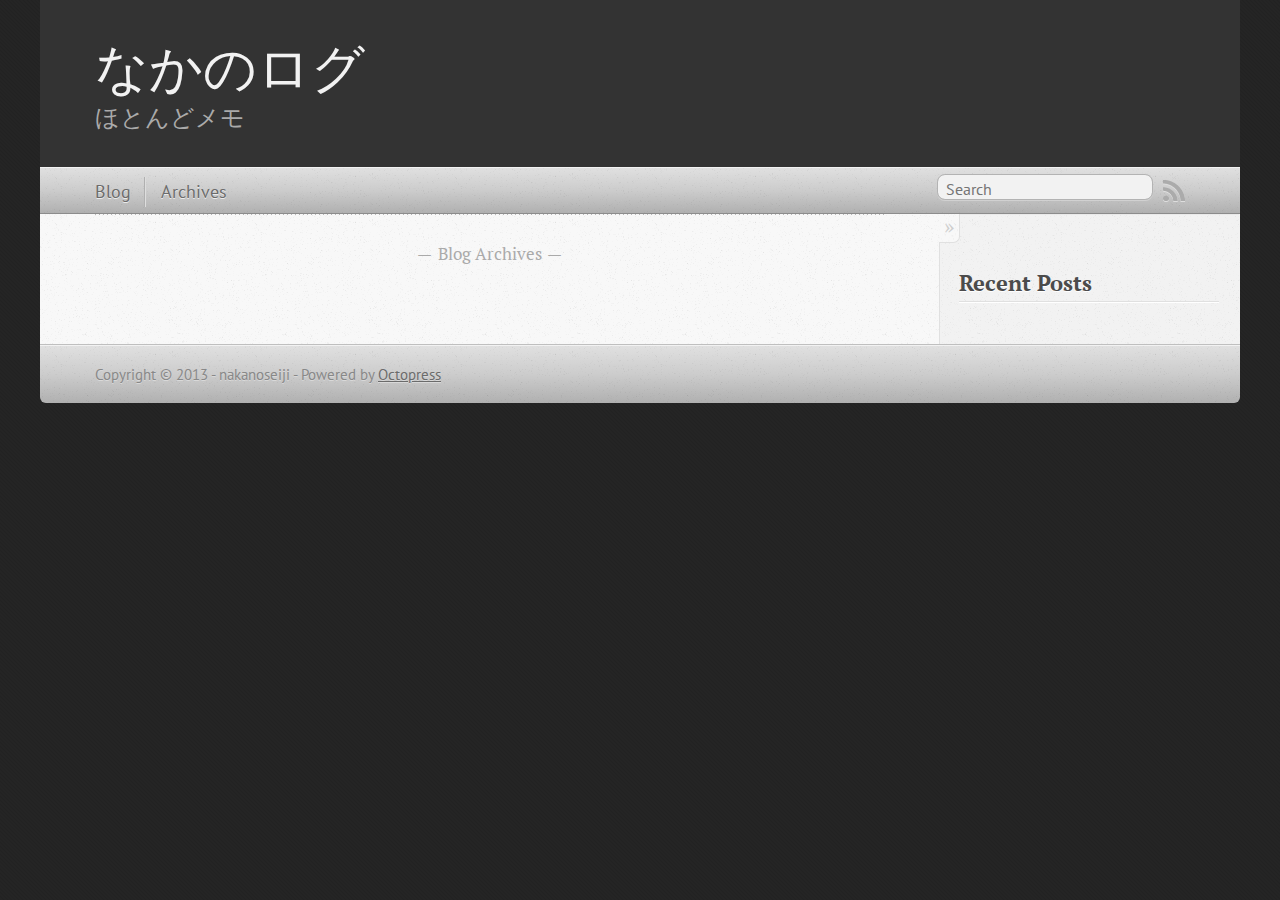
==== index.html @ bb23fef5 "Site updated at 2013-03-10 07:55:59 UTC" ====
<!DOCTYPE html>
<!--[if IEMobile 7 ]><html class="no-js iem7"><![endif]-->
<!--[if lt IE 9]><html class="no-js lte-ie8"><![endif]-->
<!--[if (gt IE 8)|(gt IEMobile 7)|!(IEMobile)|!(IE)]><!--><html class="no-js" lang="en"><!--<![endif]-->
<head>
  <meta charset="utf-8">
  <title>なかのログ</title>
  <meta name="author" content="nakanoseiji">

  
  <meta name="description" content=" Blog Archives Recent Posts ">
  

  <!-- http://t.co/dKP3o1e -->
  <meta name="HandheldFriendly" content="True">
  <meta name="MobileOptimized" content="320">
  <meta name="viewport" content="width=device-width, initial-scale=1">

  
  <link rel="canonical" href="http://nakanoseiji.github.com">
  <link href="/favicon.png" rel="icon">
  <link href="/stylesheets/screen.css" media="screen, projection" rel="stylesheet" type="text/css">
  <link href="/atom.xml" rel="alternate" title="なかのログ" type="application/atom+xml">
  <script src="/javascripts/modernizr-2.0.js"></script>
  <script src="//ajax.googleapis.com/ajax/libs/jquery/1.9.1/jquery.min.js"></script>
  <script>!window.jQuery && document.write(unescape('%3Cscript src="./javascripts/lib/jquery.min.js"%3E%3C/script%3E'))</script>
  <script src="/javascripts/octopress.js" type="text/javascript"></script>
  <!--Fonts from Google"s Web font directory at http://google.com/webfonts -->
<link href="http://fonts.googleapis.com/css?family=PT+Serif:regular,italic,bold,bolditalic" rel="stylesheet" type="text/css">
<link href="http://fonts.googleapis.com/css?family=PT+Sans:regular,italic,bold,bolditalic" rel="stylesheet" type="text/css">

  

</head>

<body   >
  <header role="banner"><hgroup>
  <h1><a href="/">なかのログ</a></h1>
  
    <h2>ほとんどメモ</h2>
  
</hgroup>

</header>
  <nav role="navigation"><ul class="subscription" data-subscription="rss">
  <li><a href="/atom.xml" rel="subscribe-rss" title="subscribe via RSS">RSS</a></li>
  
</ul>
  
<form action="http://google.com/search" method="get">
  <fieldset role="search">
    <input type="hidden" name="q" value="site:nakanoseiji.github.com" />
    <input class="search" type="text" name="q" results="0" placeholder="Search"/>
  </fieldset>
</form>
  
<ul class="main-navigation">
  <li><a href="/">Blog</a></li>
  <li><a href="/blog/archives">Archives</a></li>
</ul>

</nav>
  <div id="main">
    <div id="content">
      <div class="blog-index">
  
  
  <div class="pagination">
    
    <a href="/blog/archives">Blog Archives</a>
    
  </div>
</div>
<aside class="sidebar">
  
    <section>
  <h1>Recent Posts</h1>
  <ul id="recent_posts">
    
  </ul>
</section>





  
</aside>

    </div>
  </div>
  <footer role="contentinfo"><p>
  Copyright &copy; 2013 - nakanoseiji -
  <span class="credit">Powered by <a href="http://octopress.org">Octopress</a></span>
</p>

</footer>
  







  <script type="text/javascript">
    (function(){
      var twitterWidgets = document.createElement('script');
      twitterWidgets.type = 'text/javascript';
      twitterWidgets.async = true;
      twitterWidgets.src = 'http://platform.twitter.com/widgets.js';
      document.getElementsByTagName('head')[0].appendChild(twitterWidgets);
    })();
  </script>





</body>
</html>
---- stylesheets/screen.css ----
html,body,div,span,applet,object,iframe,h1,h2,h3,h4,h5,h6,p,blockquote,pre,a,abbr,acronym,address,big,cite,code,del,dfn,em,img,ins,kbd,q,s,samp,small,strike,strong,sub,sup,tt,var,b,u,i,center,dl,dt,dd,ol,ul,li,fieldset,form,label,legend,table,caption,tbody,tfoot,thead,tr,th,td,article,aside,canvas,details,embed,figure,figcaption,footer,header,hgroup,menu,nav,output,ruby,section,summary,time,mark,audio,video{margin:0;padding:0;border:0;font:inherit;font-size:100%;vertical-align:baseline}html{line-height:1}ol,ul{list-style:none}table{border-collapse:collapse;border-spacing:0}caption,th,td{text-align:left;font-weight:normal;vertical-align:middle}q,blockquote{quotes:none}q:before,q:after,blockquote:before,blockquote:after{content:"";content:none}a img{border:none}article,aside,details,figcaption,figure,footer,header,hgroup,menu,nav,section,summary{display:block}article,aside,details,figcaption,figure,footer,header,hgroup,menu,nav,section,summary{display:block}a{color:#1863a1}a:visited{color:#751590}a:focus{color:#0181eb}a:hover{color:#0181eb}a:active{color:#01579f}aside.sidebar a{color:#1863a1}aside.sidebar a:focus{color:#0181eb}aside.sidebar a:hover{color:#0181eb}aside.sidebar a:active{color:#01579f}a{-webkit-transition:color 0.3s;-moz-transition:color 0.3s;-o-transition:color 0.3s;transition:color 0.3s}html{background:#252525 url('/images/line-tile.png?1362900975') top left}body>div{background:#f2f2f2 url('/images/noise.png?1362900975') top left;border-bottom:1px solid #bfbfbf}body>div>div{background:#f8f8f8 url('/images/noise.png?1362900975') top left;border-right:1px solid #e0e0e0}.heading,body>header h1,h1,h2,h3,h4,h5,h6{font-family:"PT Serif","Georgia","Helvetica Neue",Arial,sans-serif}.sans,body>header h2,article header p.meta,article>footer,#content .blog-index footer,html .gist .gist-file .gist-meta,#blog-archives a.category,#blog-archives time,aside.sidebar section,body>footer{font-family:"PT Sans","Helvetica Neue",Arial,sans-serif}.serif,body,#content .blog-index a[rel=full-article]{font-family:"PT Serif",Georgia,Times,"Times New Roman",serif}.mono,pre,code,tt,p code,li code{font-family:Menlo,Monaco,"Andale Mono","lucida console","Courier New",monospace}body>header h1{font-size:2.2em;font-family:"PT Serif","Georgia","Helvetica Neue",Arial,sans-serif;font-weight:normal;line-height:1.2em;margin-bottom:0.6667em}body>header h2{font-family:"PT Serif","Georgia","Helvetica Neue",Arial,sans-serif}body{line-height:1.5em;color:#222}h1{font-size:2.2em;line-height:1.2em}@media only screen and (min-width: 992px){body{font-size:1.15em}h1{font-size:2.6em;line-height:1.2em}}h1,h2,h3,h4,h5,h6{text-rendering:optimizelegibility;margin-bottom:1em;font-weight:bold}h2,section h1{font-size:1.5em}h3,section h2,section section h1{font-size:1.3em}h4,section h3,section section h2,section section section h1{font-size:1em}h5,section h4,section section h3{font-size:.9em}h6,section h5,section section h4,section section section h3{font-size:.8em}p,article blockquote,ul,ol{margin-bottom:1.5em}ul{list-style-type:disc}ul ul{list-style-type:circle;margin-bottom:0px}ul ul ul{list-style-type:square;margin-bottom:0px}ol{list-style-type:decimal}ol ol{list-style-type:lower-alpha;margin-bottom:0px}ol ol ol{list-style-type:lower-roman;margin-bottom:0px}ul,ul ul,ul ol,ol,ol ul,ol ol{margin-left:1.3em}ul ul,ul ol,ol ul,ol ol{margin-bottom:0em}strong{font-weight:bold}em{font-style:italic}sup,sub{font-size:0.8em;position:relative;display:inline-block}sup{top:-0.5em}sub{bottom:-0.5em}q{font-style:italic}q:before{content:"\201C"}q:after{content:"\201D"}em,dfn{font-style:italic}strong,dfn{font-weight:bold}del,s{text-decoration:line-through}abbr,acronym{border-bottom:1px dotted;cursor:help}sub,sup{line-height:0}hr{margin-bottom:0.2em}small{font-size:.8em}big{font-size:1.2em}article blockquote{font-style:italic;position:relative;font-size:1.2em;line-height:1.5em;padding-left:1em;border-left:4px solid rgba(170,170,170,0.5)}article blockquote cite{font-style:italic}article blockquote cite a{color:#aaa !important;word-wrap:break-word}article blockquote cite:before{content:'\2014';padding-right:.3em;padding-left:.3em;color:#aaa}@media only screen and (min-width: 992px){article blockquote{padding-left:1.5em;border-left-width:4px}}.pullquote-right:before,.pullquote-left:before{padding:0;border:none;content:attr(data-pullquote);float:right;width:45%;margin:.5em 0 1em 1.5em;position:relative;top:7px;font-size:1.4em;line-height:1.45em}.pullquote-left:before{float:left;margin:.5em 1.5em 1em 0}.force-wrap,article a,aside.sidebar a{white-space:-moz-pre-wrap;white-space:-pre-wrap;white-space:-o-pre-wrap;white-space:pre-wrap;word-wrap:break-word}.group,body>header,body>nav,body>footer,body #content>article,body #content>div>article,body #content>div>section,body div.pagination,aside.sidebar,#main,#content,.sidebar{*zoom:1}.group:after,body>header:after,body>nav:after,body>footer:after,body #content>article:after,body #content>div>article:after,body #content>div>section:after,body div.pagination:after,aside.sidebar:after,#main:after,#content:after,.sidebar:after{content:"";display:table;clear:both}body{-webkit-text-size-adjust:none;max-width:1200px;position:relative;margin:0 auto}body>header,body>nav,body>footer,body #content>article,body #content>div>article,body #content>div>section{padding-left:18px;padding-right:18px}@media only screen and (min-width: 480px){body>header,body>nav,body>footer,body #content>article,body #content>div>article,body #content>div>section{padding-left:25px;padding-right:25px}}@media only screen and (min-width: 768px){body>header,body>nav,body>footer,body #content>article,body #content>div>article,body #content>div>section{padding-left:35px;padding-right:35px}}@media only screen and (min-width: 992px){body>header,body>nav,body>footer,body #content>article,body #content>div>article,body #content>div>section{padding-left:55px;padding-right:55px}}body div.pagination{margin-left:18px;margin-right:18px}@media only screen and (min-width: 480px){body div.pagination{margin-left:25px;margin-right:25px}}@media only screen and (min-width: 768px){body div.pagination{margin-left:35px;margin-right:35px}}@media only screen and (min-width: 992px){body div.pagination{margin-left:55px;margin-right:55px}}body>header{font-size:1em;padding-top:1.5em;padding-bottom:1.5em}#content{overflow:hidden}#content>div,#content>article{width:100%}aside.sidebar{float:none;padding:0 18px 1px;background-color:#f7f7f7;border-top:1px solid #e0e0e0}.flex-content,article img,article video,article .flash-video,aside.sidebar img{max-width:100%;height:auto}.basic-alignment.left,article img.left,article video.left,article .left.flash-video,aside.sidebar img.left{float:left;margin-right:1.5em}.basic-alignment.right,article img.right,article video.right,article .right.flash-video,aside.sidebar img.right{float:right;margin-left:1.5em}.basic-alignment.center,article img.center,article video.center,article .center.flash-video,aside.sidebar img.center{display:block;margin:0 auto 1.5em}.basic-alignment.left,article img.left,article video.left,article .left.flash-video,aside.sidebar img.left,.basic-alignment.right,article img.right,article video.right,article .right.flash-video,aside.sidebar img.right{margin-bottom:.8em}.toggle-sidebar,.no-sidebar .toggle-sidebar{display:none}@media only screen and (min-width: 750px){body.sidebar-footer aside.sidebar{float:none;width:auto;clear:left;margin:0;padding:0 35px 1px;background-color:#f7f7f7;border-top:1px solid #eaeaea}body.sidebar-footer aside.sidebar section.odd,body.sidebar-footer aside.sidebar section.even{float:left;width:48%}body.sidebar-footer aside.sidebar section.odd{margin-left:0}body.sidebar-footer aside.sidebar section.even{margin-left:4%}body.sidebar-footer aside.sidebar.thirds section{width:30%;margin-left:5%}body.sidebar-footer aside.sidebar.thirds section.first{margin-left:0;clear:both}}body.sidebar-footer #content{margin-right:0px}body.sidebar-footer .toggle-sidebar{display:none}@media only screen and (min-width: 550px){body>header{font-size:1em}}@media only screen and (min-width: 750px){aside.sidebar{float:none;width:auto;clear:left;margin:0;padding:0 35px 1px;background-color:#f7f7f7;border-top:1px solid #eaeaea}aside.sidebar section.odd,aside.sidebar section.even{float:left;width:48%}aside.sidebar section.odd{margin-left:0}aside.sidebar section.even{margin-left:4%}aside.sidebar.thirds section{width:30%;margin-left:5%}aside.sidebar.thirds section.first{margin-left:0;clear:both}}@media only screen and (min-width: 768px){body{-webkit-text-size-adjust:auto}body>header{font-size:1.2em}#main{padding:0;margin:0 auto}#content{overflow:visible;margin-right:240px;position:relative}.no-sidebar #content{margin-right:0;border-right:0}.collapse-sidebar #content{margin-right:20px}#content>div,#content>article{padding-top:17.5px;padding-bottom:17.5px;float:left}aside.sidebar{width:210px;padding:0 15px 15px;background:none;clear:none;float:left;margin:0 -100% 0 0}aside.sidebar section{width:auto;margin-left:0}aside.sidebar section.odd,aside.sidebar section.even{float:none;width:auto;margin-left:0}.collapse-sidebar aside.sidebar{float:none;width:auto;clear:left;margin:0;padding:0 35px 1px;background-color:#f7f7f7;border-top:1px solid #eaeaea}.collapse-sidebar aside.sidebar section.odd,.collapse-sidebar aside.sidebar section.even{float:left;width:48%}.collapse-sidebar aside.sidebar section.odd{margin-left:0}.collapse-sidebar aside.sidebar section.even{margin-left:4%}.collapse-sidebar aside.sidebar.thirds section{width:30%;margin-left:5%}.collapse-sidebar aside.sidebar.thirds section.first{margin-left:0;clear:both}}@media only screen and (min-width: 992px){body>header{font-size:1.3em}#content{margin-right:300px}#content>div,#content>article{padding-top:27.5px;padding-bottom:27.5px}aside.sidebar{width:260px;padding:1.2em 20px 20px}.collapse-sidebar aside.sidebar{padding-left:55px;padding-right:55px}}@media only screen and (min-width: 768px){ul,ol{margin-left:0}}body>header{background:#333}body>header h1{display:inline-block;margin:0}body>header h1 a,body>header h1 a:visited,body>header h1 a:hover{color:#f2f2f2;text-decoration:none}body>header h2{margin:.2em 0 0;font-size:1em;color:#aaa;font-weight:normal}body>nav{position:relative;background-color:#ccc;background:url('/images/noise.png?1362900975'),-webkit-gradient(linear, 50% 0%, 50% 100%, color-stop(0%, #e0e0e0), color-stop(50%, #cccccc), color-stop(100%, #b0b0b0));background:url('/images/noise.png?1362900975'),-webkit-linear-gradient(#e0e0e0,#cccccc,#b0b0b0);background:url('/images/noise.png?1362900975'),-moz-linear-gradient(#e0e0e0,#cccccc,#b0b0b0);background:url('/images/noise.png?1362900975'),-o-linear-gradient(#e0e0e0,#cccccc,#b0b0b0);background:url('/images/noise.png?1362900975'),linear-gradient(#e0e0e0,#cccccc,#b0b0b0);border-top:1px solid #f2f2f2;border-bottom:1px solid #8c8c8c;padding-top:.35em;padding-bottom:.35em}body>nav form{-webkit-background-clip:padding;-moz-background-clip:padding;background-clip:padding-box;margin:0;padding:0}body>nav form .search{padding:.3em .5em 0;font-size:.85em;font-family:"PT Sans","Helvetica Neue",Arial,sans-serif;line-height:1.1em;width:95%;-webkit-border-radius:0.5em;-moz-border-radius:0.5em;-ms-border-radius:0.5em;-o-border-radius:0.5em;border-radius:0.5em;-webkit-background-clip:padding;-moz-background-clip:padding;background-clip:padding-box;-webkit-box-shadow:#d1d1d1 0 1px;-moz-box-shadow:#d1d1d1 0 1px;box-shadow:#d1d1d1 0 1px;background-color:#f2f2f2;border:1px solid #b3b3b3;color:#888}body>nav form .search:focus{color:#444;border-color:#80b1df;-webkit-box-shadow:#80b1df 0 0 4px,#80b1df 0 0 3px inset;-moz-box-shadow:#80b1df 0 0 4px,#80b1df 0 0 3px inset;box-shadow:#80b1df 0 0 4px,#80b1df 0 0 3px inset;background-color:#fff;outline:none}body>nav fieldset[role=search]{float:right;width:48%}body>nav fieldset.mobile-nav{float:left;width:48%}body>nav fieldset.mobile-nav select{width:100%;font-size:.8em;border:1px solid #888}body>nav ul{display:none}@media only screen and (min-width: 550px){body>nav{font-size:.9em}body>nav ul{margin:0;padding:0;border:0;overflow:hidden;*zoom:1;float:left;display:block;padding-top:.15em}body>nav ul li{list-style-image:none;list-style-type:none;margin-left:0;white-space:nowrap;display:inline;float:left;padding-left:0;padding-right:0}body>nav ul li:first-child,body>nav ul li.first{padding-left:0}body>nav ul li:last-child{padding-right:0}body>nav ul li.last{padding-right:0}body>nav ul.subscription{margin-left:.8em;float:right}body>nav ul.subscription li:last-child a{padding-right:0}body>nav ul li{margin:0}body>nav a{color:#6b6b6b;font-family:"PT Sans","Helvetica Neue",Arial,sans-serif;text-shadow:#ebebeb 0 1px;float:left;text-decoration:none;font-size:1.1em;padding:.1em 0;line-height:1.5em}body>nav a:visited{color:#6b6b6b}body>nav a:hover{color:#2b2b2b}body>nav li+li{border-left:1px solid #b0b0b0;margin-left:.8em}body>nav li+li a{padding-left:.8em;border-left:1px solid #dedede}body>nav form{float:right;text-align:left;padding-left:.8em;width:175px}body>nav form .search{width:93%;font-size:.95em;line-height:1.2em}body>nav ul[data-subscription$=email]+form{width:97px}body>nav ul[data-subscription$=email]+form .search{width:91%}body>nav fieldset.mobile-nav{display:none}body>nav fieldset[role=search]{width:99%}}@media only screen and (min-width: 992px){body>nav form{width:215px}body>nav ul[data-subscription$=email]+form{width:147px}}.no-placeholder body>nav .search{background:#f2f2f2 url('/images/search.png?1362900975') 0.3em 0.25em no-repeat;text-indent:1.3em}@media only screen and (min-width: 550px){.maskImage body>nav ul[data-subscription$=email]+form{width:123px}}@media only screen and (min-width: 992px){.maskImage body>nav ul[data-subscription$=email]+form{width:173px}}.maskImage ul.subscription{position:relative;top:.2em}.maskImage ul.subscription li,.maskImage ul.subscription a{border:0;padding:0}.maskImage a[rel=subscribe-rss]{position:relative;top:0px;text-indent:-999999em;background-color:#dedede;border:0;padding:0}.maskImage a[rel=subscribe-rss],.maskImage a[rel=subscribe-rss]:after{-webkit-mask-image:url('/images/rss.png?1362900975');-moz-mask-image:url('/images/rss.png?1362900975');-ms-mask-image:url('/images/rss.png?1362900975');-o-mask-image:url('/images/rss.png?1362900975');mask-image:url('/images/rss.png?1362900975');-webkit-mask-repeat:no-repeat;-moz-mask-repeat:no-repeat;-ms-mask-repeat:no-repeat;-o-mask-repeat:no-repeat;mask-repeat:no-repeat;width:22px;height:22px}.maskImage a[rel=subscribe-rss]:after{content:"";position:absolute;top:-1px;left:0;background-color:#ababab}.maskImage a[rel=subscribe-rss]:hover:after{background-color:#9e9e9e}.maskImage a[rel=subscribe-email]{position:relative;top:0px;text-indent:-999999em;background-color:#dedede;border:0;padding:0}.maskImage a[rel=subscribe-email],.maskImage a[rel=subscribe-email]:after{-webkit-mask-image:url('/images/email.png?1362900975');-moz-mask-image:url('/images/email.png?1362900975');-ms-mask-image:url('/images/email.png?1362900975');-o-mask-image:url('/images/email.png?1362900975');mask-image:url('/images/email.png?1362900975');-webkit-mask-repeat:no-repeat;-moz-mask-repeat:no-repeat;-ms-mask-repeat:no-repeat;-o-mask-repeat:no-repeat;mask-repeat:no-repeat;width:28px;height:22px}.maskImage a[rel=subscribe-email]:after{content:"";position:absolute;top:-1px;left:0;background-color:#ababab}.maskImage a[rel=subscribe-email]:hover:after{background-color:#9e9e9e}article{padding-top:1em}article header{position:relative;padding-top:2em;padding-bottom:1em;margin-bottom:1em;background:url('[data-uri]') bottom left repeat-x}article header h1{margin:0}article header h1 a{text-decoration:none}article header h1 a:hover{text-decoration:underline}article header p{font-size:.9em;color:#aaa;margin:0}article header p.meta{text-transform:uppercase;position:absolute;top:0}@media only screen and (min-width: 768px){article header{margin-bottom:1.5em;padding-bottom:1em;background:url('[data-uri]') bottom left repeat-x}}article h2{padding-top:0.8em;background:url('[data-uri]') top left repeat-x}.entry-content article h2:first-child,article header+h2{padding-top:0}article h2:first-child,article header+h2{background:none}article .feature{padding-top:.5em;margin-bottom:1em;padding-bottom:1em;background:url('[data-uri]') bottom left repeat-x;font-size:2.0em;font-style:italic;line-height:1.3em}article img,article video,article .flash-video{-webkit-border-radius:0.3em;-moz-border-radius:0.3em;-ms-border-radius:0.3em;-o-border-radius:0.3em;border-radius:0.3em;-webkit-box-shadow:rgba(0,0,0,0.15) 0 1px 4px;-moz-box-shadow:rgba(0,0,0,0.15) 0 1px 4px;box-shadow:rgba(0,0,0,0.15) 0 1px 4px;-webkit-box-sizing:border-box;-moz-box-sizing:border-box;box-sizing:border-box;border:#fff 0.5em solid}article video,article .flash-video{margin:0 auto 1.5em}article video{display:block;width:100%}article .flash-video>div{position:relative;display:block;padding-bottom:56.25%;padding-top:1px;height:0;overflow:hidden}article .flash-video>div iframe,article .flash-video>div object,article .flash-video>div embed{position:absolute;top:0;left:0;width:100%;height:100%}article>footer{padding-bottom:2.5em;margin-top:2em}article>footer p.meta{margin-bottom:.8em;font-size:.85em;clear:both;overflow:hidden}.blog-index article+article{background:url('[data-uri]') top left repeat-x}#content .blog-index{padding-top:0;padding-bottom:0}#content .blog-index article{padding-top:2em}#content .blog-index article header{background:none;padding-bottom:0}#content .blog-index article h1{font-size:2.2em}#content .blog-index article h1 a{color:inherit}#content .blog-index article h1 a:hover{color:#0181eb}#content .blog-index a[rel=full-article]{background:#ebebeb;display:inline-block;padding:.4em .8em;margin-right:.5em;text-decoration:none;color:#666;-webkit-transition:background-color 0.5s;-moz-transition:background-color 0.5s;-o-transition:background-color 0.5s;transition:background-color 0.5s}#content .blog-index a[rel=full-article]:hover{background:#0181eb;text-shadow:none;color:#f8f8f8}#content .blog-index footer{margin-top:1em}.separator,article>footer .byline+time:before,article>footer time+time:before,article>footer .comments:before,article>footer .byline ~ .categories:before{content:"\2022 ";padding:0 .4em 0 .2em;display:inline-block}#content div.pagination{text-align:center;font-size:.95em;position:relative;background:url('[data-uri]') top left repeat-x;padding-top:1.5em;padding-bottom:1.5em}#content div.pagination a{text-decoration:none;color:#aaa}#content div.pagination a.prev{position:absolute;left:0}#content div.pagination a.next{position:absolute;right:0}#content div.pagination a:hover{color:#0181eb}#content div.pagination a[href*=archive]:before,#content div.pagination a[href*=archive]:after{content:'\2014';padding:0 .3em}p.meta+.sharing{padding-top:1em;padding-left:0;background:url('[data-uri]') top left repeat-x}#fb-root{display:none}.highlight,html .gist .gist-file .gist-syntax .gist-highlight{border:1px solid #05232b !important}.highlight table td.code,html .gist .gist-file .gist-syntax .gist-highlight table td.code{width:100%}.highlight .line-numbers,html .gist .gist-file .gist-syntax .highlight .line_numbers{text-align:right;font-size:13px;line-height:1.45em;background:#073642 url('/images/noise.png?1362900975') top left !important;border-right:1px solid #00232c !important;-webkit-box-shadow:#083e4b -1px 0 inset;-moz-box-shadow:#083e4b -1px 0 inset;box-shadow:#083e4b -1px 0 inset;text-shadow:#021014 0 -1px;padding:.8em !important;-webkit-border-radius:0;-moz-border-radius:0;-ms-border-radius:0;-o-border-radius:0;border-radius:0}.highlight .line-numbers span,html .gist .gist-file .gist-syntax .highlight .line_numbers span{color:#586e75 !important}figure.code,.gist-file,pre{-webkit-box-shadow:rgba(0,0,0,0.06) 0 0 10px;-moz-box-shadow:rgba(0,0,0,0.06) 0 0 10px;box-shadow:rgba(0,0,0,0.06) 0 0 10px}figure.code .highlight pre,.gist-file .highlight pre,pre .highlight pre{-webkit-box-shadow:none;-moz-box-shadow:none;box-shadow:none}.gist .highlight *::-moz-selection,figure.code .highlight *::-moz-selection{background:#386774;color:inherit;text-shadow:#002b36 0 1px}.gist .highlight *::-webkit-selection,figure.code .highlight *::-webkit-selection{background:#386774;color:inherit;text-shadow:#002b36 0 1px}.gist .highlight *::selection,figure.code .highlight *::selection{background:#386774;color:inherit;text-shadow:#002b36 0 1px}html .gist .gist-file{margin-bottom:1.8em;position:relative;border:none;padding-top:26px !important}html .gist .gist-file .highlight{margin-bottom:0}html .gist .gist-file .gist-syntax{border-bottom:0 !important;background:none !important}html .gist .gist-file .gist-syntax .gist-highlight{background:#002b36 !important}html .gist .gist-file .gist-syntax .highlight pre{padding:0}html .gist .gist-file .gist-meta{padding:.6em 0.8em;border:1px solid #083e4b !important;color:#586e75;font-size:.7em !important;background:#073642 url('/images/noise.png?1362900975') top left;line-height:1.5em}html .gist .gist-file .gist-meta a{color:#75878b !important;text-decoration:none}html .gist .gist-file .gist-meta a:hover{text-decoration:underline}html .gist .gist-file .gist-meta a:hover{color:#93a1a1 !important}html .gist .gist-file .gist-meta a[href*='#file']{position:absolute;top:0;left:0;right:-10px;color:#474747 !important}html .gist .gist-file .gist-meta a[href*='#file']:hover{color:#1863a1 !important}html .gist .gist-file .gist-meta a[href*=raw]{top:.4em}pre{background:#002b36 url('/images/noise.png?1362900975') top left;-webkit-border-radius:0.4em;-moz-border-radius:0.4em;-ms-border-radius:0.4em;-o-border-radius:0.4em;border-radius:0.4em;border:1px solid #05232b;line-height:1.45em;font-size:13px;margin-bottom:2.1em;padding:.8em 1em;color:#93a1a1;overflow:auto}h3.filename+pre{-moz-border-radius-topleft:0px;-webkit-border-top-left-radius:0px;border-top-left-radius:0px;-moz-border-radius-topright:0px;-webkit-border-top-right-radius:0px;border-top-right-radius:0px}p code,li code{display:inline-block;white-space:no-wrap;background:#fff;font-size:.8em;line-height:1.5em;color:#555;border:1px solid #ddd;-webkit-border-radius:0.4em;-moz-border-radius:0.4em;-ms-border-radius:0.4em;-o-border-radius:0.4em;border-radius:0.4em;padding:0 .3em;margin:-1px 0}p pre code,li pre code{font-size:1em !important;background:none;border:none}.pre-code,html .gist .gist-file .gist-syntax .highlight pre,.highlight code{font-family:Menlo,Monaco,"Andale Mono","lucida console","Courier New",monospace !important;overflow:scroll;overflow-y:hidden;display:block;padding:.8em;overflow-x:auto;line-height:1.45em;background:#002b36 url('/images/noise.png?1362900975') top left !important;color:#93a1a1 !important}.pre-code span,html .gist .gist-file .gist-syntax .highlight pre span,.highlight code span{color:#93a1a1 !important}.pre-code span,html .gist .gist-file .gist-syntax .highlight pre span,.highlight code span{font-style:normal !important;font-weight:normal !important}.pre-code .c,html .gist .gist-file .gist-syntax .highlight pre .c,.highlight code .c{color:#586e75 !important;font-style:italic !important}.pre-code .cm,html .gist .gist-file .gist-syntax .highlight pre .cm,.highlight code .cm{color:#586e75 !important;font-style:italic !important}.pre-code .cp,html .gist .gist-file .gist-syntax .highlight pre .cp,.highlight code .cp{color:#586e75 !important;font-style:italic !important}.pre-code .c1,html .gist .gist-file .gist-syntax .highlight pre .c1,.highlight code .c1{color:#586e75 !important;font-style:italic !important}.pre-code .cs,html .gist .gist-file .gist-syntax .highlight pre .cs,.highlight code .cs{color:#586e75 !important;font-weight:bold !important;font-style:italic !important}.pre-code .err,html .gist .gist-file .gist-syntax .highlight pre .err,.highlight code .err{color:#dc322f !important;background:none !important}.pre-code .k,html .gist .gist-file .gist-syntax .highlight pre .k,.highlight code .k{color:#cb4b16 !important}.pre-code .o,html .gist .gist-file .gist-syntax .highlight pre .o,.highlight code .o{color:#93a1a1 !important;font-weight:bold !important}.pre-code .p,html .gist .gist-file .gist-syntax .highlight pre .p,.highlight code .p{color:#93a1a1 !important}.pre-code .ow,html .gist .gist-file .gist-syntax .highlight pre .ow,.highlight code .ow{color:#2aa198 !important;font-weight:bold !important}.pre-code .gd,html .gist .gist-file .gist-syntax .highlight pre .gd,.highlight code .gd{color:#93a1a1 !important;background-color:#372c34 !important;display:inline-block}.pre-code .gd .x,html .gist .gist-file .gist-syntax .highlight pre .gd .x,.highlight code .gd .x{color:#93a1a1 !important;background-color:#4d2d33 !important;display:inline-block}.pre-code .ge,html .gist .gist-file .gist-syntax .highlight pre .ge,.highlight code .ge{color:#93a1a1 !important;font-style:italic !important}.pre-code .gh,html .gist .gist-file .gist-syntax .highlight pre .gh,.highlight code .gh{color:#586e75 !important}.pre-code .gi,html .gist .gist-file .gist-syntax .highlight pre .gi,.highlight code .gi{color:#93a1a1 !important;background-color:#1a412b !important;display:inline-block}.pre-code .gi .x,html .gist .gist-file .gist-syntax .highlight pre .gi .x,.highlight code .gi .x{color:#93a1a1 !important;background-color:#355720 !important;display:inline-block}.pre-code .gs,html .gist .gist-file .gist-syntax .highlight pre .gs,.highlight code .gs{color:#93a1a1 !important;font-weight:bold !important}.pre-code .gu,html .gist .gist-file .gist-syntax .highlight pre .gu,.highlight code .gu{color:#6c71c4 !important}.pre-code .kc,html .gist .gist-file .gist-syntax .highlight pre .kc,.highlight code .kc{color:#859900 !important;font-weight:bold !important}.pre-code .kd,html .gist .gist-file .gist-syntax .highlight pre .kd,.highlight code .kd{color:#268bd2 !important}.pre-code .kp,html .gist .gist-file .gist-syntax .highlight pre .kp,.highlight code .kp{color:#cb4b16 !important;font-weight:bold !important}.pre-code .kr,html .gist .gist-file .gist-syntax .highlight pre .kr,.highlight code .kr{color:#d33682 !important;font-weight:bold !important}.pre-code .kt,html .gist .gist-file .gist-syntax .highlight pre .kt,.highlight code .kt{color:#2aa198 !important}.pre-code .n,html .gist .gist-file .gist-syntax .highlight pre .n,.highlight code .n{color:#268bd2 !important}.pre-code .na,html .gist .gist-file .gist-syntax .highlight pre .na,.highlight code .na{color:#268bd2 !important}.pre-code .nb,html .gist .gist-file .gist-syntax .highlight pre .nb,.highlight code .nb{color:#859900 !important}.pre-code .nc,html .gist .gist-file .gist-syntax .highlight pre .nc,.highlight code .nc{color:#d33682 !important}.pre-code .no,html .gist .gist-file .gist-syntax .highlight pre .no,.highlight code .no{color:#b58900 !important}.pre-code .nl,html .gist .gist-file .gist-syntax .highlight pre .nl,.highlight code .nl{color:#859900 !important}.pre-code .ne,html .gist .gist-file .gist-syntax .highlight pre .ne,.highlight code .ne{color:#268bd2 !important;font-weight:bold !important}.pre-code .nf,html .gist .gist-file .gist-syntax .highlight pre .nf,.highlight code .nf{color:#268bd2 !important;font-weight:bold !important}.pre-code .nn,html .gist .gist-file .gist-syntax .highlight pre .nn,.highlight code .nn{color:#b58900 !important}.pre-code .nt,html .gist .gist-file .gist-syntax .highlight pre .nt,.highlight code .nt{color:#268bd2 !important;font-weight:bold !important}.pre-code .nx,html .gist .gist-file .gist-syntax .highlight pre .nx,.highlight code .nx{color:#b58900 !important}.pre-code .vg,html .gist .gist-file .gist-syntax .highlight pre .vg,.highlight code .vg{color:#268bd2 !important}.pre-code .vi,html .gist .gist-file .gist-syntax .highlight pre .vi,.highlight code .vi{color:#268bd2 !important}.pre-code .nv,html .gist .gist-file .gist-syntax .highlight pre .nv,.highlight code .nv{color:#268bd2 !important}.pre-code .mf,html .gist .gist-file .gist-syntax .highlight pre .mf,.highlight code .mf{color:#2aa198 !important}.pre-code .m,html .gist .gist-file .gist-syntax .highlight pre .m,.highlight code .m{color:#2aa198 !important}.pre-code .mh,html .gist .gist-file .gist-syntax .highlight pre .mh,.highlight code .mh{color:#2aa198 !important}.pre-code .mi,html .gist .gist-file .gist-syntax .highlight pre .mi,.highlight code .mi{color:#2aa198 !important}.pre-code .s,html .gist .gist-file .gist-syntax .highlight pre .s,.highlight code .s{color:#2aa198 !important}.pre-code .sd,html .gist .gist-file .gist-syntax .highlight pre .sd,.highlight code .sd{color:#2aa198 !important}.pre-code .s2,html .gist .gist-file .gist-syntax .highlight pre .s2,.highlight code .s2{color:#2aa198 !important}.pre-code .se,html .gist .gist-file .gist-syntax .highlight pre .se,.highlight code .se{color:#dc322f !important}.pre-code .si,html .gist .gist-file .gist-syntax .highlight pre .si,.highlight code .si{color:#268bd2 !important}.pre-code .sr,html .gist .gist-file .gist-syntax .highlight pre .sr,.highlight code .sr{color:#2aa198 !important}.pre-code .s1,html .gist .gist-file .gist-syntax .highlight pre .s1,.highlight code .s1{color:#2aa198 !important}.pre-code div .gd,html .gist .gist-file .gist-syntax .highlight pre div .gd,.highlight code div .gd,.pre-code div .gd .x,html .gist .gist-file .gist-syntax .highlight pre div .gd .x,.highlight code div .gd .x,.pre-code div .gi,html .gist .gist-file .gist-syntax .highlight pre div .gi,.highlight code div .gi,.pre-code div .gi .x,html .gist .gist-file .gist-syntax .highlight pre div .gi .x,.highlight code div .gi .x{display:inline-block;width:100%}.highlight,.gist-highlight{margin-bottom:1.8em;background:#002b36;overflow-y:hidden;overflow-x:auto}.highlight pre,.gist-highlight pre{background:none;-webkit-border-radius:0px;-moz-border-radius:0px;-ms-border-radius:0px;-o-border-radius:0px;border-radius:0px;border:none;padding:0;margin-bottom:0}pre::-webkit-scrollbar,.highlight::-webkit-scrollbar,.gist-highlight::-webkit-scrollbar{height:.5em;background:rgba(255,255,255,0.15)}pre::-webkit-scrollbar-thumb:horizontal,.highlight::-webkit-scrollbar-thumb:horizontal,.gist-highlight::-webkit-scrollbar-thumb:horizontal{background:rgba(255,255,255,0.2);-webkit-border-radius:4px;border-radius:4px}.highlight code{background:#000}figure.code{background:none;padding:0;border:0;margin-bottom:1.5em}figure.code pre{margin-bottom:0}figure.code figcaption{position:relative}figure.code .highlight{margin-bottom:0}.code-title,html .gist .gist-file .gist-meta a[href*='#file'],h3.filename,figure.code figcaption{text-align:center;font-size:13px;line-height:2em;text-shadow:#cbcccc 0 1px 0;color:#474747;font-weight:normal;margin-bottom:0;-moz-border-radius-topleft:5px;-webkit-border-top-left-radius:5px;border-top-left-radius:5px;-moz-border-radius-topright:5px;-webkit-border-top-right-radius:5px;border-top-right-radius:5px;font-family:"Helvetica Neue", Arial, "Lucida Grande", "Lucida Sans Unicode", Lucida, sans-serif;background:#aaa url('/images/code_bg.png?1362900975') top repeat-x;border:1px solid #565656;border-top-color:#cbcbcb;border-left-color:#a5a5a5;border-right-color:#a5a5a5;border-bottom:0}.download-source,html .gist .gist-file .gist-meta a[href*=raw],figure.code figcaption a{position:absolute;right:.8em;text-decoration:none;color:#666 !important;z-index:1;font-size:13px;text-shadow:#cbcccc 0 1px 0;padding-left:3em}.download-source:hover,html .gist .gist-file .gist-meta a[href*=raw]:hover,figure.code figcaption a:hover{text-decoration:underline}#archive #content>div,#archive #content>div>article{padding-top:0}#blog-archives{color:#aaa}#blog-archives article{padding:1em 0 1em;position:relative;background:url('[data-uri]') bottom left repeat-x}#blog-archives article:last-child{background:none}#blog-archives article footer{padding:0;margin:0}#blog-archives h1{color:#222;margin-bottom:.3em}#blog-archives h2{display:none}#blog-archives h1{font-size:1.5em}#blog-archives h1 a{text-decoration:none;color:inherit;font-weight:normal;display:inline-block}#blog-archives h1 a:hover{text-decoration:underline}#blog-archives h1 a:hover{color:#0181eb}#blog-archives a.category,#blog-archives time{color:#aaa}#blog-archives .entry-content{display:none}#blog-archives time{font-size:.9em;line-height:1.2em}#blog-archives time .month,#blog-archives time .day{display:inline-block}#blog-archives time .month{text-transform:uppercase}#blog-archives p{margin-bottom:1em}#blog-archives a,#blog-archives .entry-content a{color:inherit}#blog-archives a:hover,#blog-archives .entry-content a:hover{color:#0181eb}#blog-archives a:hover{color:#0181eb}@media only screen and (min-width: 550px){#blog-archives article{margin-left:5em}#blog-archives h2{margin-bottom:.3em;font-weight:normal;display:inline-block;position:relative;top:-1px;float:left}#blog-archives h2:first-child{padding-top:.75em}#blog-archives time{position:absolute;text-align:right;left:0em;top:1.8em}#blog-archives .year{display:none}#blog-archives article{padding-left:4.5em;padding-bottom:.7em}#blog-archives a.category{line-height:1.1em}}#content>.category article{margin-left:0;padding-left:6.8em}#content>.category .year{display:inline}.side-shadow-border,aside.sidebar section h1,aside.sidebar li{-webkit-box-shadow:#fff 0 1px;-moz-box-shadow:#fff 0 1px;box-shadow:#fff 0 1px}aside.sidebar{overflow:hidden;color:#4b4b4b;text-shadow:#fff 0 1px}aside.sidebar section{font-size:.8em;line-height:1.4em;margin-bottom:1.5em}aside.sidebar section h1{margin:1.5em 0 0;padding-bottom:.2em;border-bottom:1px solid #e0e0e0}aside.sidebar section h1+p{padding-top:.4em}aside.sidebar img{-webkit-border-radius:0.3em;-moz-border-radius:0.3em;-ms-border-radius:0.3em;-o-border-radius:0.3em;border-radius:0.3em;-webkit-box-shadow:rgba(0,0,0,0.15) 0 1px 4px;-moz-box-shadow:rgba(0,0,0,0.15) 0 1px 4px;box-shadow:rgba(0,0,0,0.15) 0 1px 4px;-webkit-box-sizing:border-box;-moz-box-sizing:border-box;box-sizing:border-box;border:#fff 0.3em solid}aside.sidebar ul{margin-bottom:0.5em;margin-left:0}aside.sidebar li{list-style:none;padding:.5em 0;margin:0;border-bottom:1px solid #e0e0e0}aside.sidebar li p:last-child{margin-bottom:0}aside.sidebar a{color:inherit;-webkit-transition:color 0.5s;-moz-transition:color 0.5s;-o-transition:color 0.5s;transition:color 0.5s}aside.sidebar:hover a{color:#1863a1}aside.sidebar:hover a:hover{color:#0181eb}.aside-alt-link,#pinboard_linkroll .pin-tag{color:#7e7e7e}.aside-alt-link:hover,#pinboard_linkroll .pin-tag:hover{color:#0181eb}@media only screen and (min-width: 768px){.toggle-sidebar{outline:none;position:absolute;right:-10px;top:0;bottom:0;display:inline-block;text-decoration:none;color:#cecece;width:9px;cursor:pointer}.toggle-sidebar:hover{background:#e9e9e9;background:-webkit-gradient(linear, 0% 50%, 100% 50%, color-stop(0%, rgba(224,224,224,0.5)), color-stop(100%, rgba(224,224,224,0)));background:-webkit-linear-gradient(left, rgba(224,224,224,0.5),rgba(224,224,224,0));background:-moz-linear-gradient(left, rgba(224,224,224,0.5),rgba(224,224,224,0));background:-o-linear-gradient(left, rgba(224,224,224,0.5),rgba(224,224,224,0));background:linear-gradient(left, rgba(224,224,224,0.5),rgba(224,224,224,0))}.toggle-sidebar:after{position:absolute;right:-11px;top:0;width:20px;font-size:1.2em;line-height:1.1em;padding-bottom:.15em;-moz-border-radius-bottomright:0.3em;-webkit-border-bottom-right-radius:0.3em;border-bottom-right-radius:0.3em;text-align:center;background:#f8f8f8 url('/images/noise.png?1362900975') top left;border-bottom:1px solid #e0e0e0;border-right:1px solid #e0e0e0;content:"\00BB";text-indent:-1px}.collapse-sidebar .toggle-sidebar{text-indent:0px;right:-20px;width:19px}.collapse-sidebar .toggle-sidebar:hover{background:#e9e9e9}.collapse-sidebar .toggle-sidebar:after{border-left:1px solid #e0e0e0;text-shadow:#fff 0 1px;content:"\00AB";left:0px;right:0;text-align:center;text-indent:0;border:0;border-right-width:0;background:none}}.googleplus h1{-moz-box-shadow:none !important;-webkit-box-shadow:none !important;-o-box-shadow:none !important;box-shadow:none !important;border-bottom:0px none !important}.googleplus a{text-decoration:none;white-space:normal !important;line-height:32px}.googleplus a img{float:left;margin-right:0.5em;border:0 none}.googleplus-hidden{position:absolute;top:-1000em;left:-1000em}#pinboard_linkroll .pin-title,#pinboard_linkroll .pin-description{display:block;margin-bottom:.5em}#pinboard_linkroll .pin-tag{text-decoration:none}#pinboard_linkroll .pin-tag:hover{text-decoration:underline}#pinboard_linkroll .pin-tag:after{content:','}#pinboard_linkroll .pin-tag:last-child:after{content:''}.delicious-posts a.delicious-link{margin-bottom:.5em;display:block}.delicious-posts p{font-size:1em}body>footer{font-size:.8em;color:#888;text-shadow:#d9d9d9 0 1px;background-color:#ccc;background:url('/images/noise.png?1362900975'),-webkit-gradient(linear, 50% 0%, 50% 100%, color-stop(0%, #e0e0e0), color-stop(50%, #cccccc), color-stop(100%, #b0b0b0));background:url('/images/noise.png?1362900975'),-webkit-linear-gradient(#e0e0e0,#cccccc,#b0b0b0);background:url('/images/noise.png?1362900975'),-moz-linear-gradient(#e0e0e0,#cccccc,#b0b0b0);background:url('/images/noise.png?1362900975'),-o-linear-gradient(#e0e0e0,#cccccc,#b0b0b0);background:url('/images/noise.png?1362900975'),linear-gradient(#e0e0e0,#cccccc,#b0b0b0);border-top:1px solid #f2f2f2;position:relative;padding-top:1em;padding-bottom:1em;margin-bottom:3em;-moz-border-radius-bottomleft:0.4em;-webkit-border-bottom-left-radius:0.4em;border-bottom-left-radius:0.4em;-moz-border-radius-bottomright:0.4em;-webkit-border-bottom-right-radius:0.4em;border-bottom-right-radius:0.4em;z-index:1}body>footer a{color:#6b6b6b}body>footer a:visited{color:#6b6b6b}body>footer a:hover{color:#484848}body>footer p:last-child{margin-bottom:0}
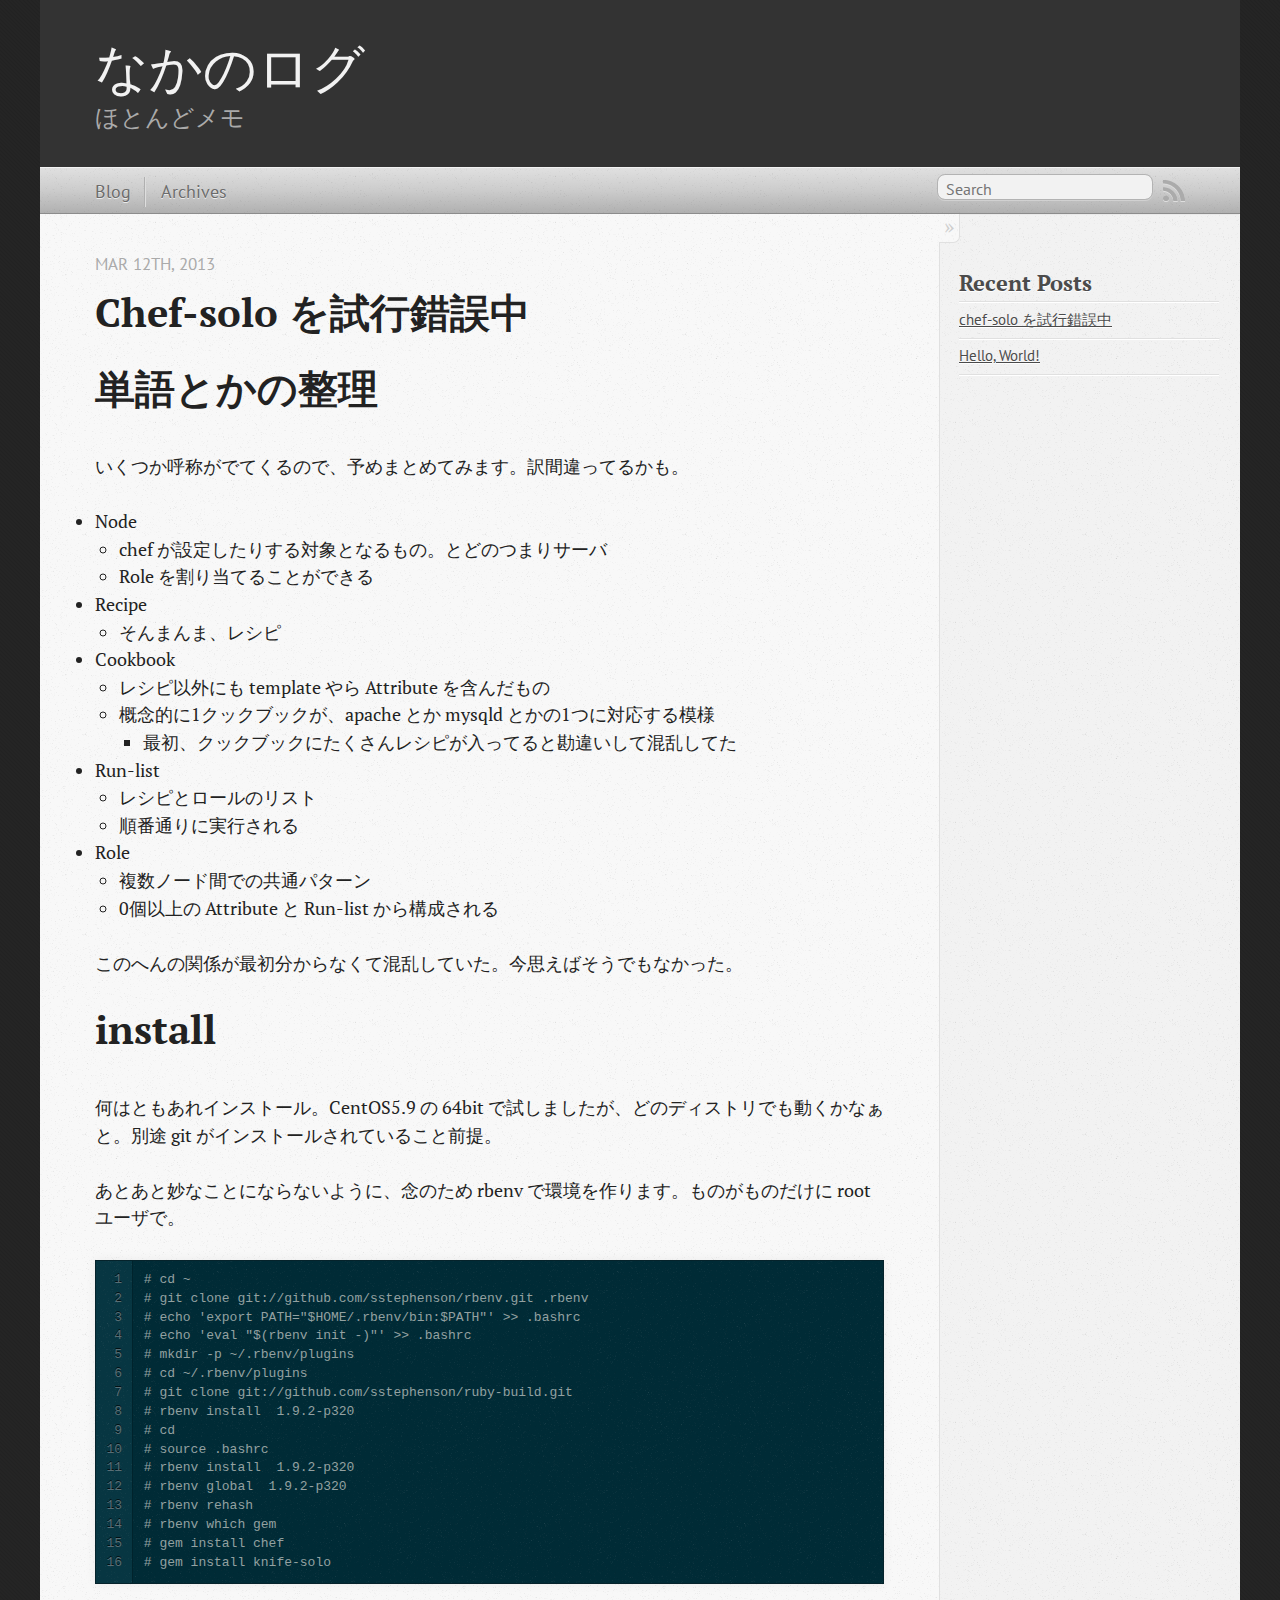
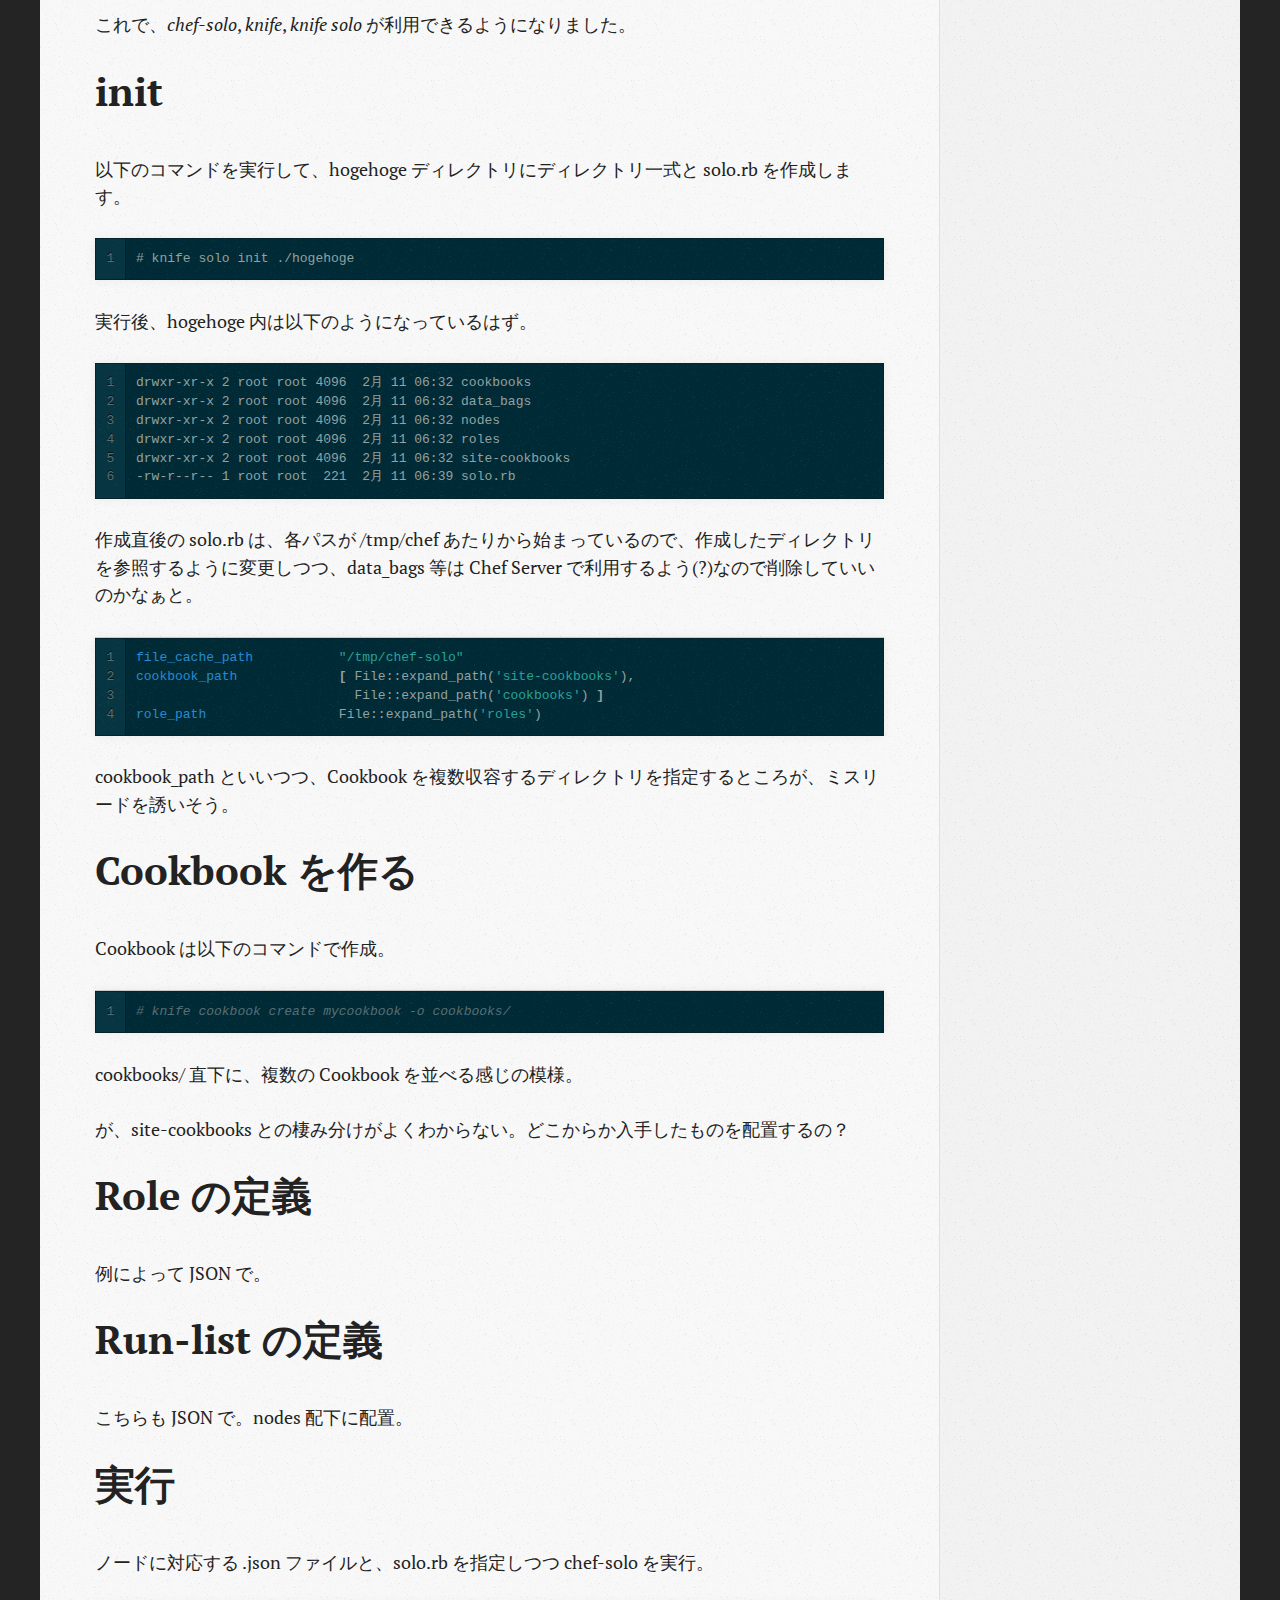
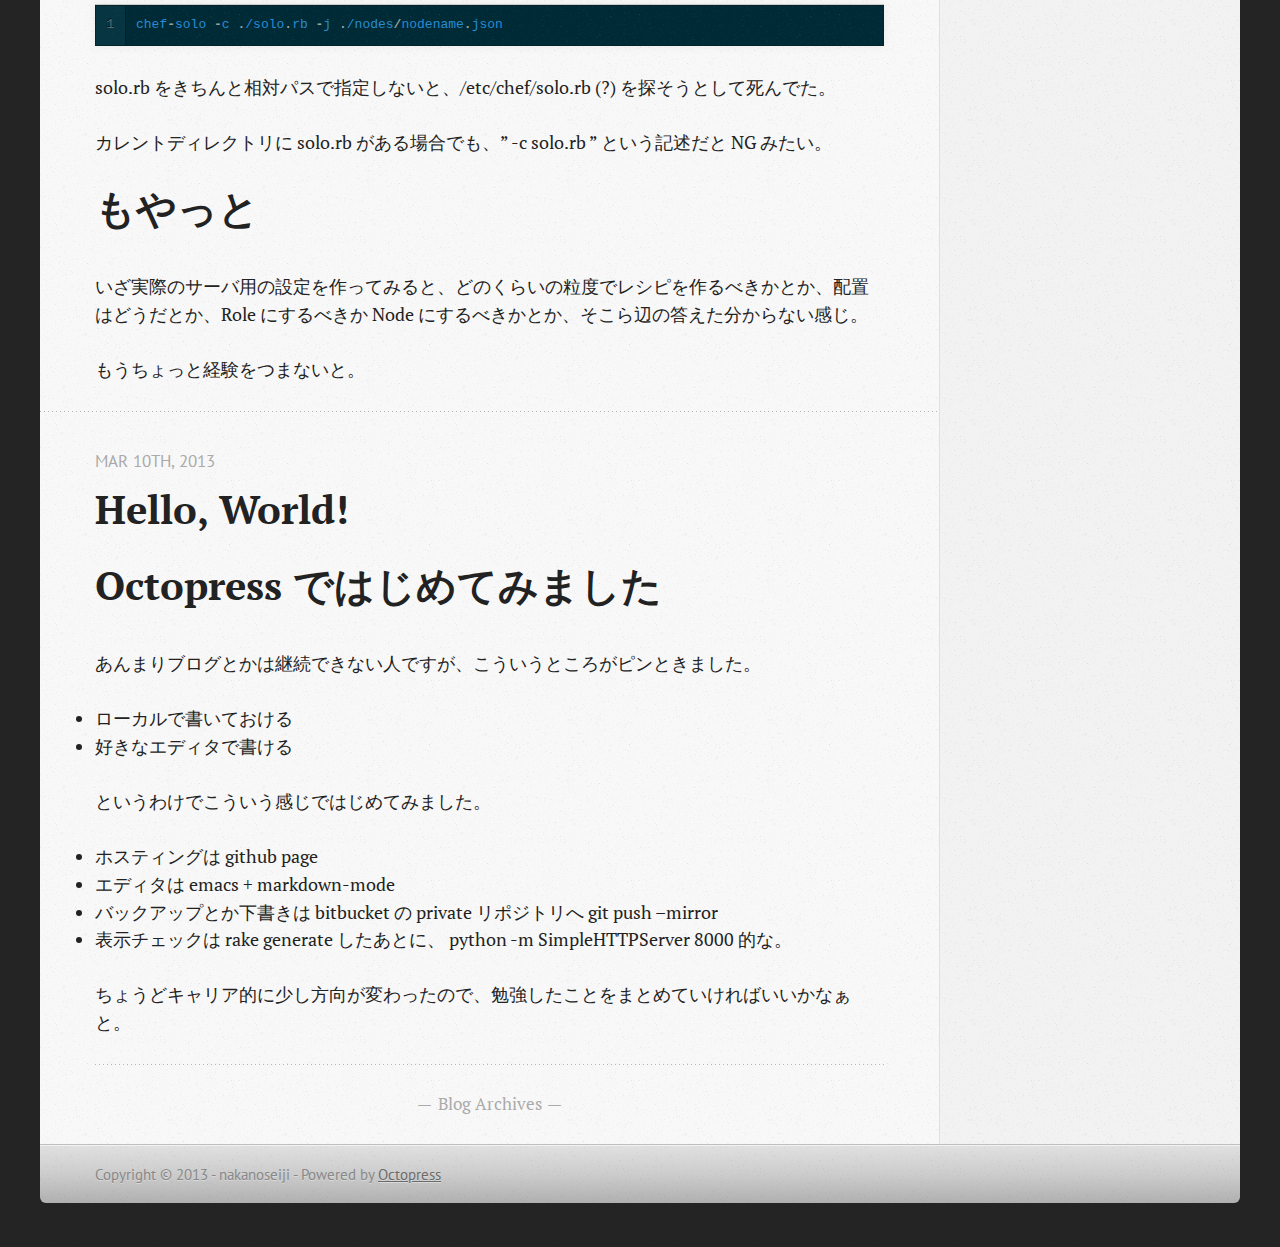
==== commit 184627ee: "Site updated at 2013-03-12 17:14:43 UTC" ====
--- a/index.html
+++ b/index.html
@@ -9,7 +9,8 @@
   <meta name="author" content="nakanoseiji">
 
   
-  <meta name="description" content=" Blog Archives Recent Posts ">
+  <meta name="description" content="単語とかの整理 いくつか呼称がでてくるので、予めまとめてみます。訳間違ってるかも。 Node chef が設定したりする対象となるもの。とどのつまりサーバ
+Role を割り当てることができる Recipe そんまんま、レシピ Cookbook レシピ以外にも template やら &hellip;">
   
 
   <!-- http://t.co/dKP3o1e -->
@@ -66,6 +67,266 @@
       <div class="blog-index">
   
   
+  
+    <article>
+      
+  <header>
+    
+      <h1 class="entry-title"><a href="/blog/2013/03/12/hello-chef-solo/">Chef-solo を試行錯誤中</a></h1>
+    
+    
+      <p class="meta">
+        
+
+
+
+
+
+
+
+
+  
+
+
+<time datetime="2013-03-12T06:34:00+09:00" pubdate data-updated="true">Mar 12<span>th</span>, 2013</time>
+        
+      </p>
+    
+  </header>
+
+
+  <div class="entry-content"><h1>単語とかの整理</h1>
+
+<p>いくつか呼称がでてくるので、予めまとめてみます。訳間違ってるかも。</p>
+
+<ul>
+<li>Node
+
+<ul>
+<li>chef が設定したりする対象となるもの。とどのつまりサーバ</li>
+<li>Role を割り当てることができる</li>
+</ul>
+</li>
+<li>Recipe
+
+<ul>
+<li>そんまんま、レシピ</li>
+</ul>
+</li>
+<li>Cookbook
+
+<ul>
+<li>レシピ以外にも template やら Attribute を含んだもの</li>
+<li>概念的に1クックブックが、apache とか mysqld とかの1つに対応する模様
+
+<ul>
+<li> 最初、クックブックにたくさんレシピが入ってると勘違いして混乱してた</li>
+</ul>
+</li>
+</ul>
+</li>
+<li>Run-list
+
+<ul>
+<li>レシピとロールのリスト</li>
+<li>順番通りに実行される</li>
+</ul>
+</li>
+<li>Role
+
+<ul>
+<li>複数ノード間での共通パターン</li>
+<li>0個以上の Attribute と Run-list から構成される</li>
+</ul>
+</li>
+</ul>
+
+
+<p>このへんの関係が最初分からなくて混乱していた。今思えばそうでもなかった。</p>
+
+<h1>install</h1>
+
+<p>何はともあれインストール。CentOS5.9 の 64bit で試しましたが、どのディストリでも動くかなぁと。別途 git がインストールされていること前提。</p>
+
+<p>あとあと妙なことにならないように、念のため rbenv で環境を作ります。ものがものだけに root ユーザで。</p>
+
+<figure class='code'><div class="highlight"><table><tr><td class="gutter"><pre class="line-numbers"><span class='line-number'>1</span>
+<span class='line-number'>2</span>
+<span class='line-number'>3</span>
+<span class='line-number'>4</span>
+<span class='line-number'>5</span>
+<span class='line-number'>6</span>
+<span class='line-number'>7</span>
+<span class='line-number'>8</span>
+<span class='line-number'>9</span>
+<span class='line-number'>10</span>
+<span class='line-number'>11</span>
+<span class='line-number'>12</span>
+<span class='line-number'>13</span>
+<span class='line-number'>14</span>
+<span class='line-number'>15</span>
+<span class='line-number'>16</span>
+</pre></td><td class='code'><pre><code class=''><span class='line'># cd ~
+</span><span class='line'># git clone git://github.com/sstephenson/rbenv.git .rbenv
+</span><span class='line'># echo 'export PATH="$HOME/.rbenv/bin:$PATH"' &gt;&gt; .bashrc
+</span><span class='line'># echo 'eval "$(rbenv init -)"' &gt;&gt; .bashrc
+</span><span class='line'># mkdir -p ~/.rbenv/plugins
+</span><span class='line'># cd ~/.rbenv/plugins
+</span><span class='line'># git clone git://github.com/sstephenson/ruby-build.git
+</span><span class='line'># rbenv install  1.9.2-p320
+</span><span class='line'># cd
+</span><span class='line'># source .bashrc
+</span><span class='line'># rbenv install  1.9.2-p320
+</span><span class='line'># rbenv global  1.9.2-p320
+</span><span class='line'># rbenv rehash
+</span><span class='line'># rbenv which gem
+</span><span class='line'># gem install chef
+</span><span class='line'># gem install knife-solo</span></code></pre></td></tr></table></div></figure>
+
+
+<p>これで、<em>chef-solo</em>, <em>knife</em>, <em>knife solo</em> が利用できるようになりました。</p>
+
+<h1>init</h1>
+
+<p>以下のコマンドを実行して、hogehoge ディレクトリにディレクトリ一式と solo.rb を作成します。</p>
+
+<figure class='code'><div class="highlight"><table><tr><td class="gutter"><pre class="line-numbers"><span class='line-number'>1</span>
+</pre></td><td class='code'><pre><code class=''><span class='line'># knife solo init ./hogehoge</span></code></pre></td></tr></table></div></figure>
+
+
+<p>実行後、hogehoge 内は以下のようになっているはず。</p>
+
+<figure class='code'><div class="highlight"><table><tr><td class="gutter"><pre class="line-numbers"><span class='line-number'>1</span>
+<span class='line-number'>2</span>
+<span class='line-number'>3</span>
+<span class='line-number'>4</span>
+<span class='line-number'>5</span>
+<span class='line-number'>6</span>
+</pre></td><td class='code'><pre><code class=''><span class='line'>drwxr-xr-x 2 root root 4096  2月 11 06:32 cookbooks
+</span><span class='line'>drwxr-xr-x 2 root root 4096  2月 11 06:32 data_bags
+</span><span class='line'>drwxr-xr-x 2 root root 4096  2月 11 06:32 nodes
+</span><span class='line'>drwxr-xr-x 2 root root 4096  2月 11 06:32 roles
+</span><span class='line'>drwxr-xr-x 2 root root 4096  2月 11 06:32 site-cookbooks
+</span><span class='line'>-rw-r--r-- 1 root root  221  2月 11 06:39 solo.rb</span></code></pre></td></tr></table></div></figure>
+
+
+<p>作成直後の solo.rb は、各パスが /tmp/chef あたりから始まっているので、作成したディレクトリを参照するように変更しつつ、data_bags 等は Chef Server で利用するよう(?)なので削除していいのかなぁと。</p>
+
+<figure class='code'><figcaption><span></span></figcaption><div class="highlight"><table><tr><td class="gutter"><pre class="line-numbers"><span class='line-number'>1</span>
+<span class='line-number'>2</span>
+<span class='line-number'>3</span>
+<span class='line-number'>4</span>
+</pre></td><td class='code'><pre><code class='ruby'><span class='line'><span class="n">file_cache_path</span>           <span class="s2">&quot;/tmp/chef-solo&quot;</span>
+</span><span class='line'><span class="n">cookbook_path</span>             <span class="o">[</span> <span class="ss">File</span><span class="p">:</span><span class="ss">:expand_path</span><span class="p">(</span><span class="s1">&#39;site-cookbooks&#39;</span><span class="p">),</span>
+</span><span class='line'>                            <span class="ss">File</span><span class="p">:</span><span class="ss">:expand_path</span><span class="p">(</span><span class="s1">&#39;cookbooks&#39;</span><span class="p">)</span> <span class="o">]</span>
+</span><span class='line'><span class="n">role_path</span>                 <span class="ss">File</span><span class="p">:</span><span class="ss">:expand_path</span><span class="p">(</span><span class="s1">&#39;roles&#39;</span><span class="p">)</span>
+</span></code></pre></td></tr></table></div></figure>
+
+
+<p>cookbook_path といいつつ、Cookbook を複数収容するディレクトリを指定するところが、ミスリードを誘いそう。</p>
+
+<h1>Cookbook を作る</h1>
+
+<p>Cookbook は以下のコマンドで作成。</p>
+
+<figure class='code'><figcaption><span></span></figcaption><div class="highlight"><table><tr><td class="gutter"><pre class="line-numbers"><span class='line-number'>1</span>
+</pre></td><td class='code'><pre><code class='ruby'><span class='line'><span class="c1"># knife cookbook create mycookbook -o cookbooks/</span>
+</span></code></pre></td></tr></table></div></figure>
+
+
+<p>cookbooks/ 直下に、複数の Cookbook を並べる感じの模様。</p>
+
+<p>が、site-cookbooks との棲み分けがよくわからない。どこからか入手したものを配置するの？</p>
+
+<h1>Role の定義</h1>
+
+<p>例によって JSON で。</p>
+
+<h1>Run-list の定義</h1>
+
+<p>こちらも JSON で。nodes 配下に配置。</p>
+
+<h1>実行</h1>
+
+<p>ノードに対応する .json ファイルと、solo.rb を指定しつつ chef-solo を実行。</p>
+
+<figure class='code'><figcaption><span></span></figcaption><div class="highlight"><table><tr><td class="gutter"><pre class="line-numbers"><span class='line-number'>1</span>
+</pre></td><td class='code'><pre><code class='ruby'><span class='line'><span class="n">chef</span><span class="o">-</span><span class="n">solo</span> <span class="o">-</span><span class="n">c</span> <span class="o">.</span><span class="n">/solo</span><span class="o">.</span><span class="n">rb</span> <span class="o">-</span><span class="n">j</span> <span class="o">.</span><span class="n">/nodes</span><span class="o">/</span><span class="n">nodename</span><span class="o">.</span><span class="n">json</span>
+</span></code></pre></td></tr></table></div></figure>
+
+
+<p>solo.rb をきちんと相対パスで指定しないと、/etc/chef/solo.rb (?) を探そうとして死んでた。</p>
+
+<p>カレントディレクトリに solo.rb がある場合でも、&#8221; -c solo.rb &#8221; という記述だと NG みたい。</p>
+
+<h1>もやっと</h1>
+
+<p>いざ実際のサーバ用の設定を作ってみると、どのくらいの粒度でレシピを作るべきかとか、配置はどうだとか、Role にするべきか Node にするべきかとか、そこら辺の答えた分からない感じ。</p>
+
+<p>もうちょっと経験をつまないと。</p>
+</div>
+  
+  
+
+
+    </article>
+  
+  
+    <article>
+      
+  <header>
+    
+      <h1 class="entry-title"><a href="/blog/2013/03/10/hello-world/">Hello, World!</a></h1>
+    
+    
+      <p class="meta">
+        
+
+
+
+
+
+
+
+
+  
+
+
+<time datetime="2013-03-10T17:04:00+09:00" pubdate data-updated="true">Mar 10<span>th</span>, 2013</time>
+        
+      </p>
+    
+  </header>
+
+
+  <div class="entry-content"><h1>Octopress ではじめてみました</h1>
+
+<p>あんまりブログとかは継続できない人ですが、こういうところがピンときました。</p>
+
+<ul>
+<li>ローカルで書いておける</li>
+<li>好きなエディタで書ける</li>
+</ul>
+
+
+<p>というわけでこういう感じではじめてみました。</p>
+
+<ul>
+<li>ホスティングは github page</li>
+<li>エディタは emacs + markdown-mode</li>
+<li>バックアップとか下書きは bitbucket の private リポジトリへ git push &#8211;mirror</li>
+<li>表示チェックは rake generate したあとに、 python -m SimpleHTTPServer 8000 的な。</li>
+</ul>
+
+
+<p>ちょうどキャリア的に少し方向が変わったので、勉強したことをまとめていければいいかなぁと。</p>
+</div>
+  
+  
+
+
+    </article>
+  
   <div class="pagination">
     
     <a href="/blog/archives">Blog Archives</a>
@@ -77,6 +338,14 @@
     <section>
   <h1>Recent Posts</h1>
   <ul id="recent_posts">
+    
+      <li class="post">
+        <a href="/blog/2013/03/12/hello-chef-solo/">chef-solo を試行錯誤中</a>
+      </li>
+    
+      <li class="post">
+        <a href="/blog/2013/03/10/hello-world/">Hello, World!</a>
+      </li>
     
   </ul>
 </section>
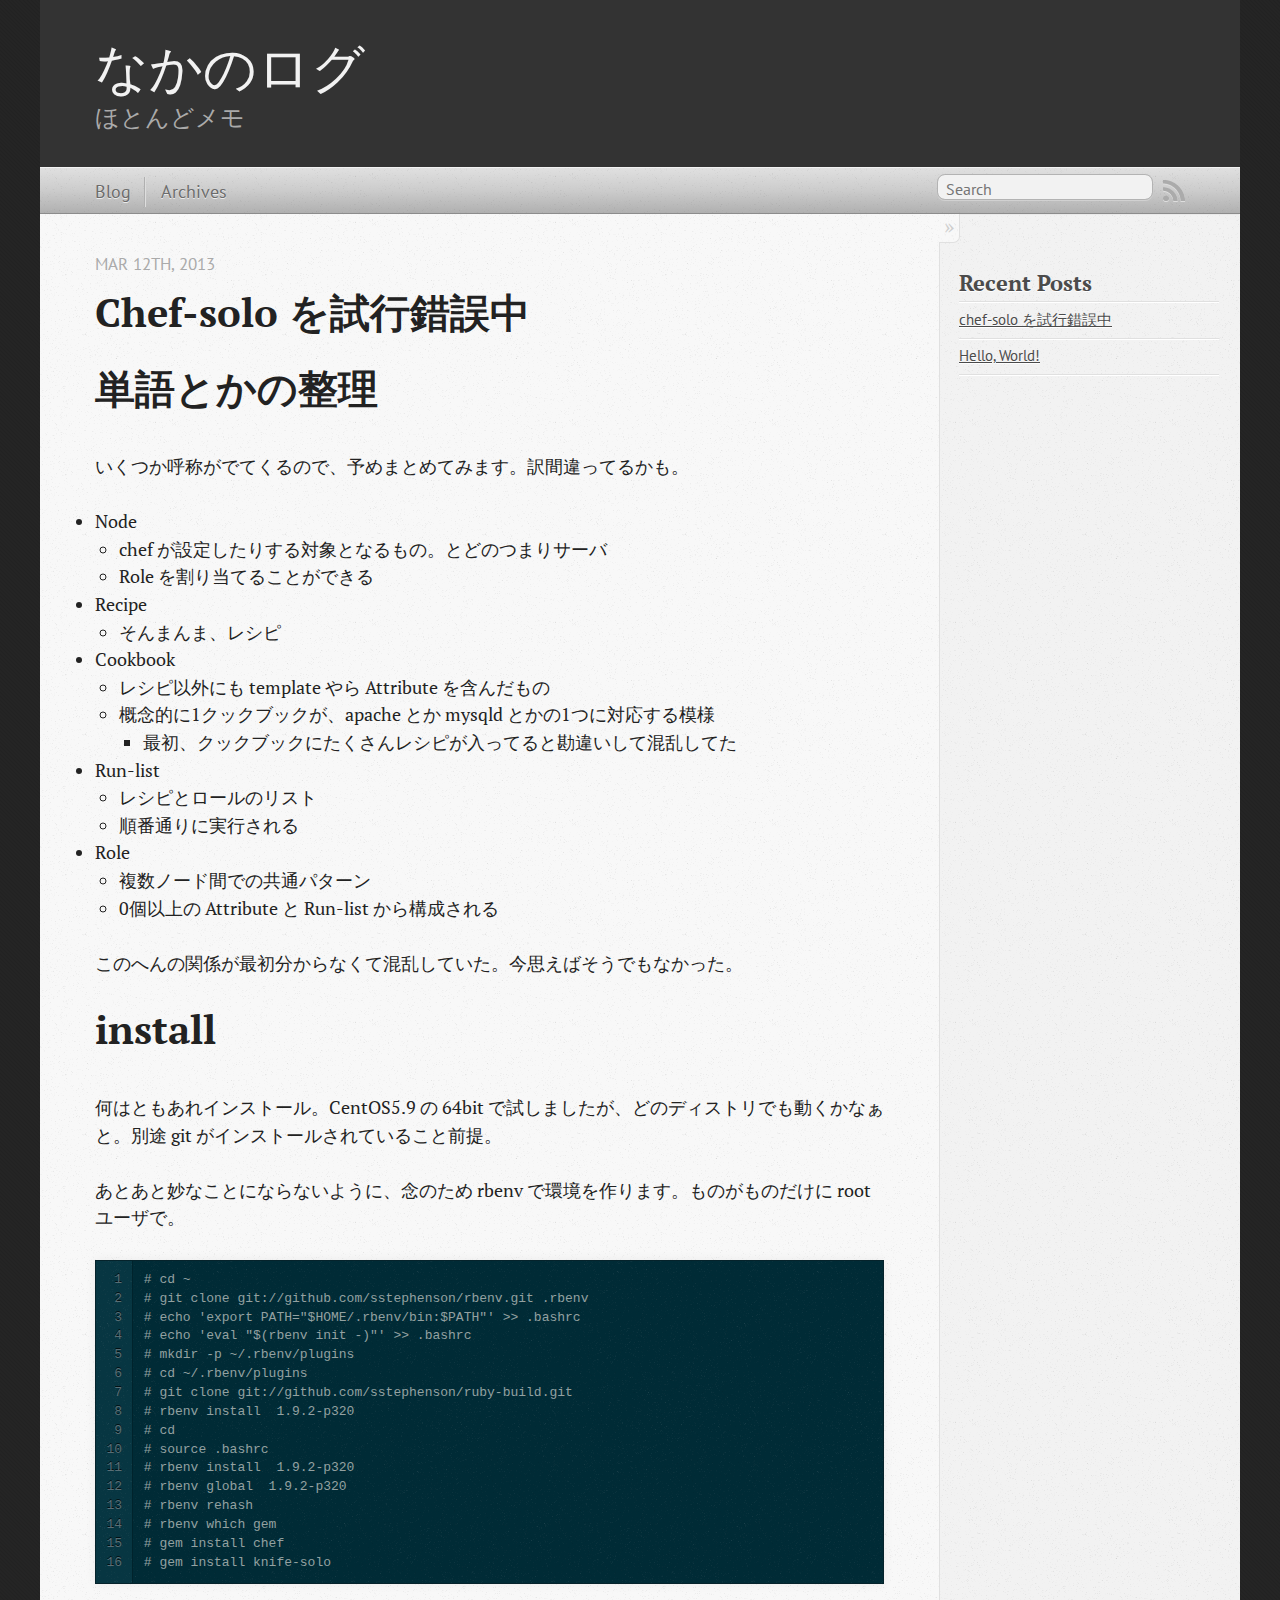
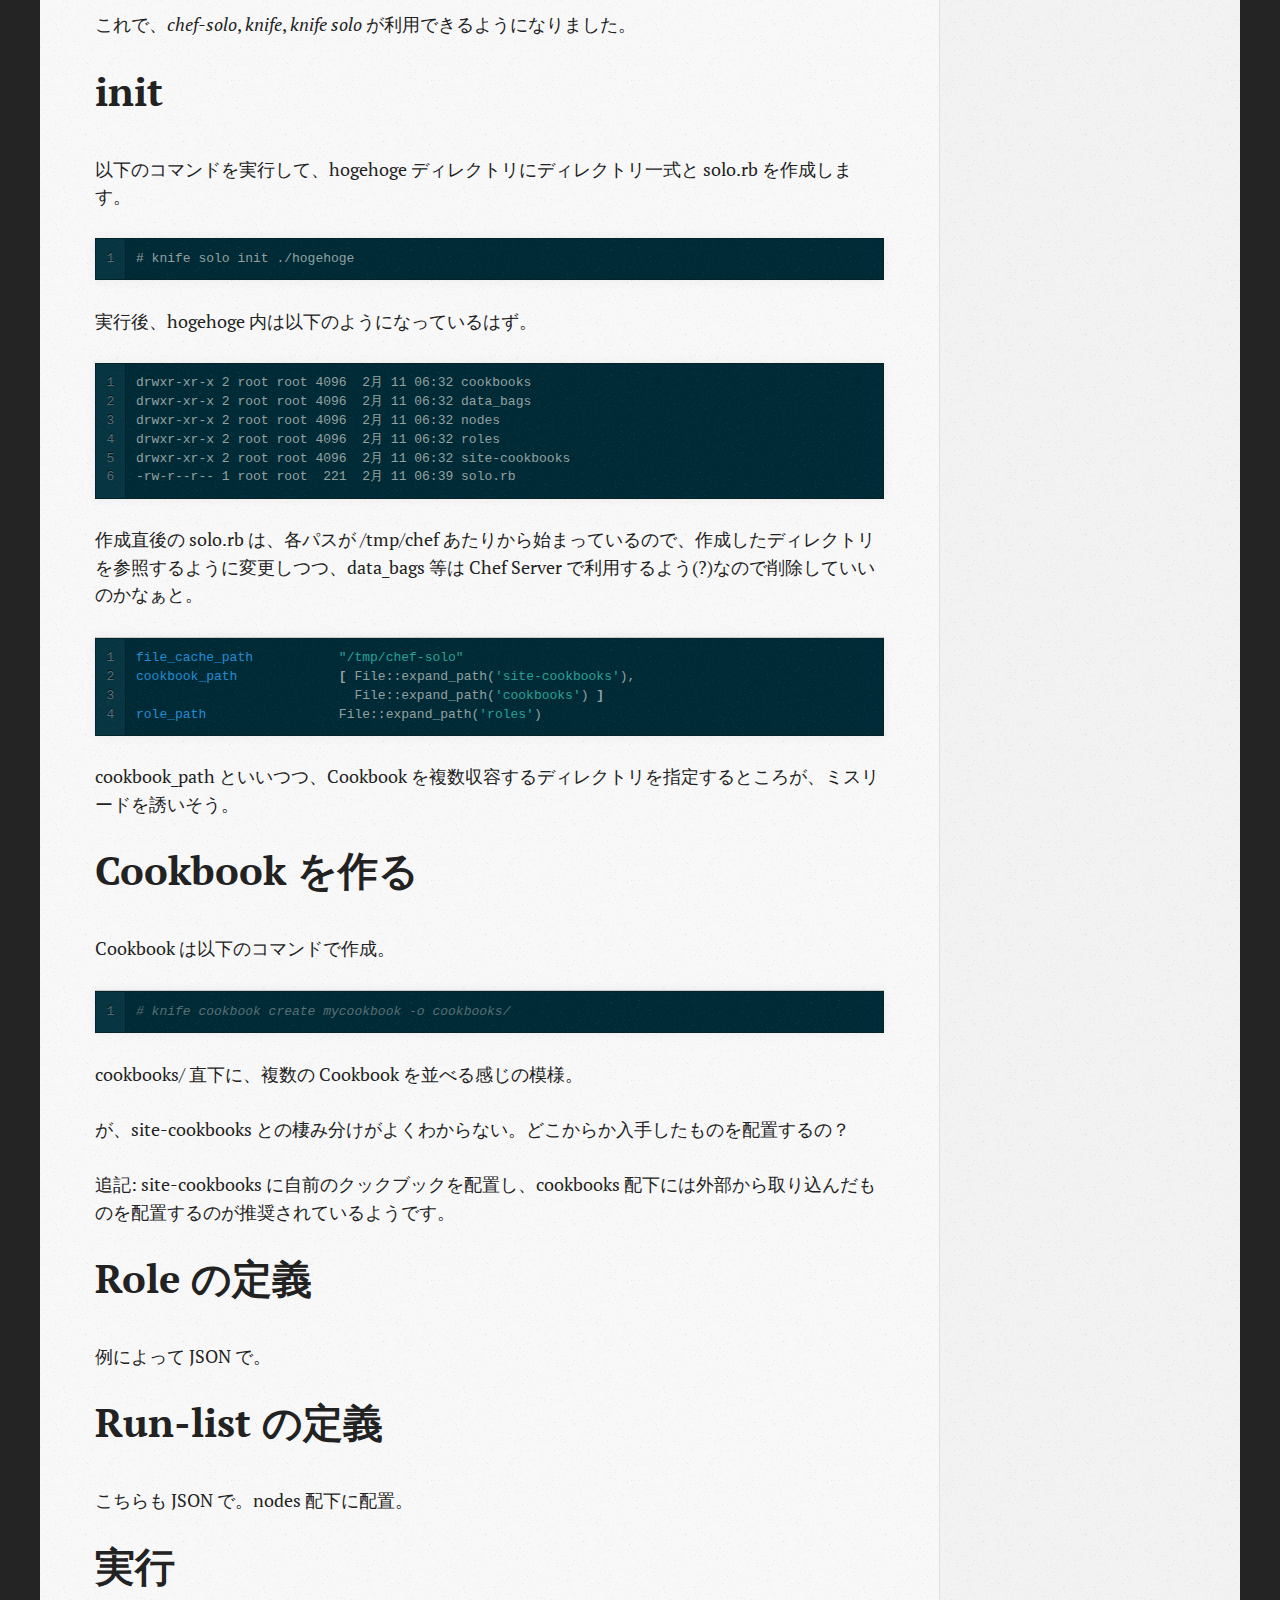
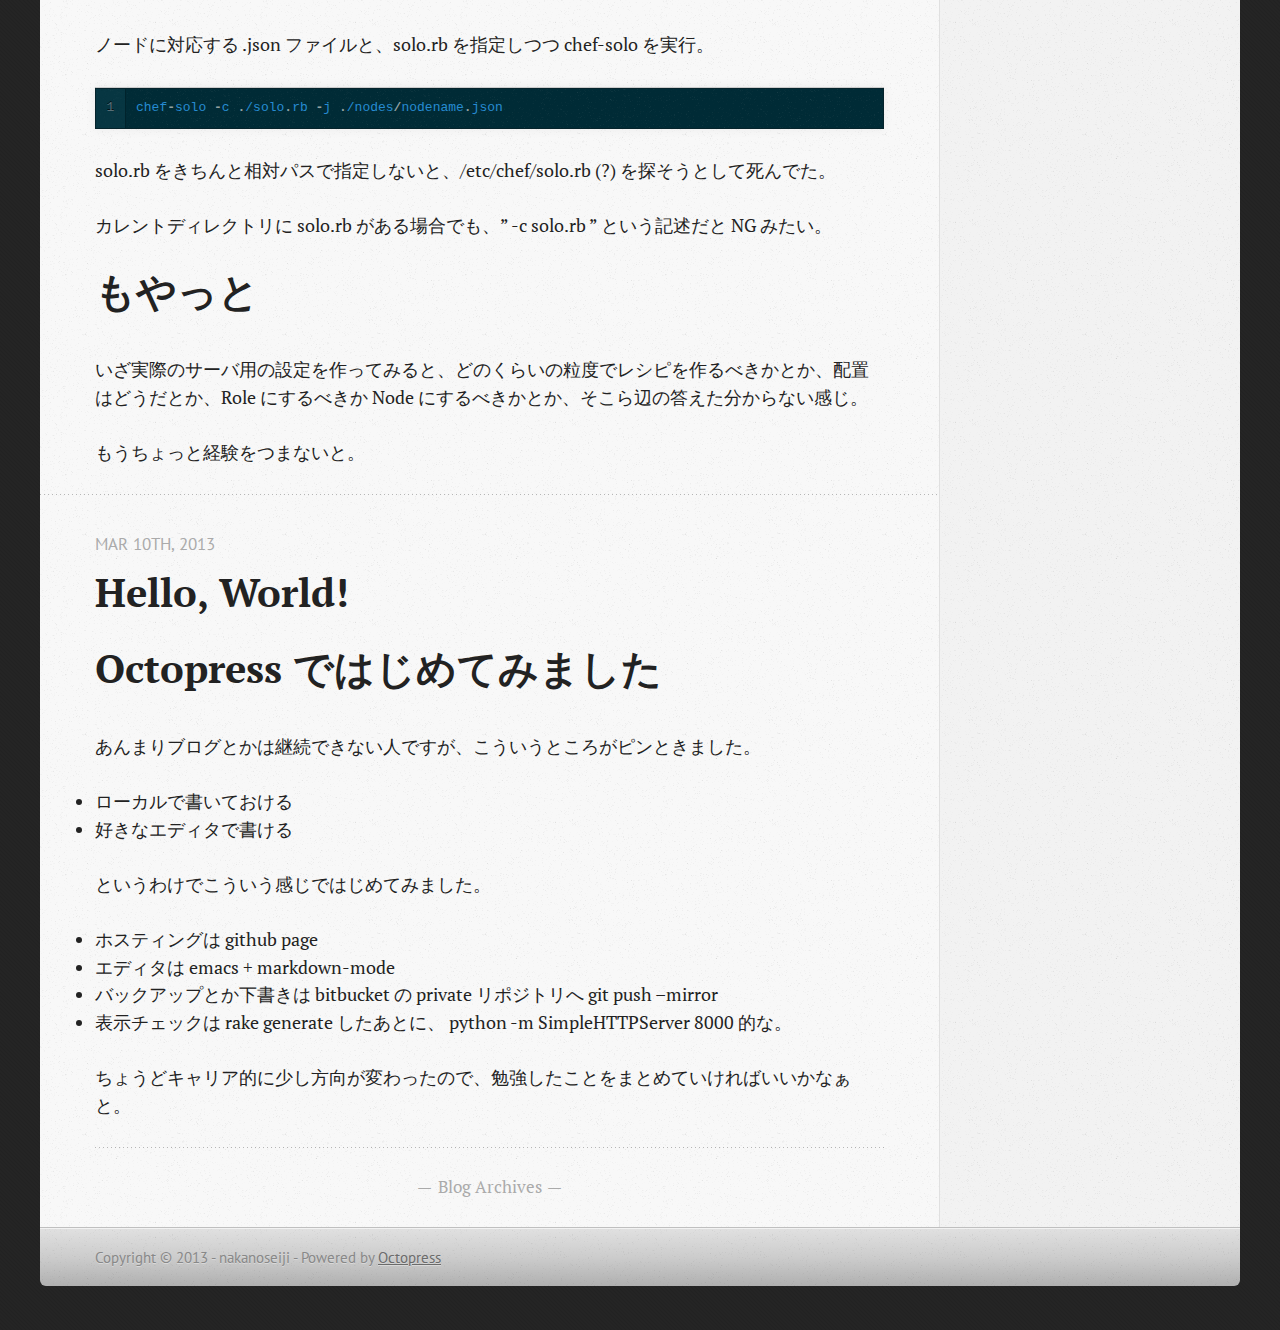
==== commit 31f2bff6: "Site updated at 2013-03-17 14:30:49 UTC" ====
--- a/index.html
+++ b/index.html
@@ -238,6 +238,8 @@
 
 <p>が、site-cookbooks との棲み分けがよくわからない。どこからか入手したものを配置するの？</p>
 
+<p>追記: site-cookbooks に自前のクックブックを配置し、cookbooks 配下には外部から取り込んだものを配置するのが推奨されているようです。</p>
+
 <h1>Role の定義</h1>
 
 <p>例によって JSON で。</p>
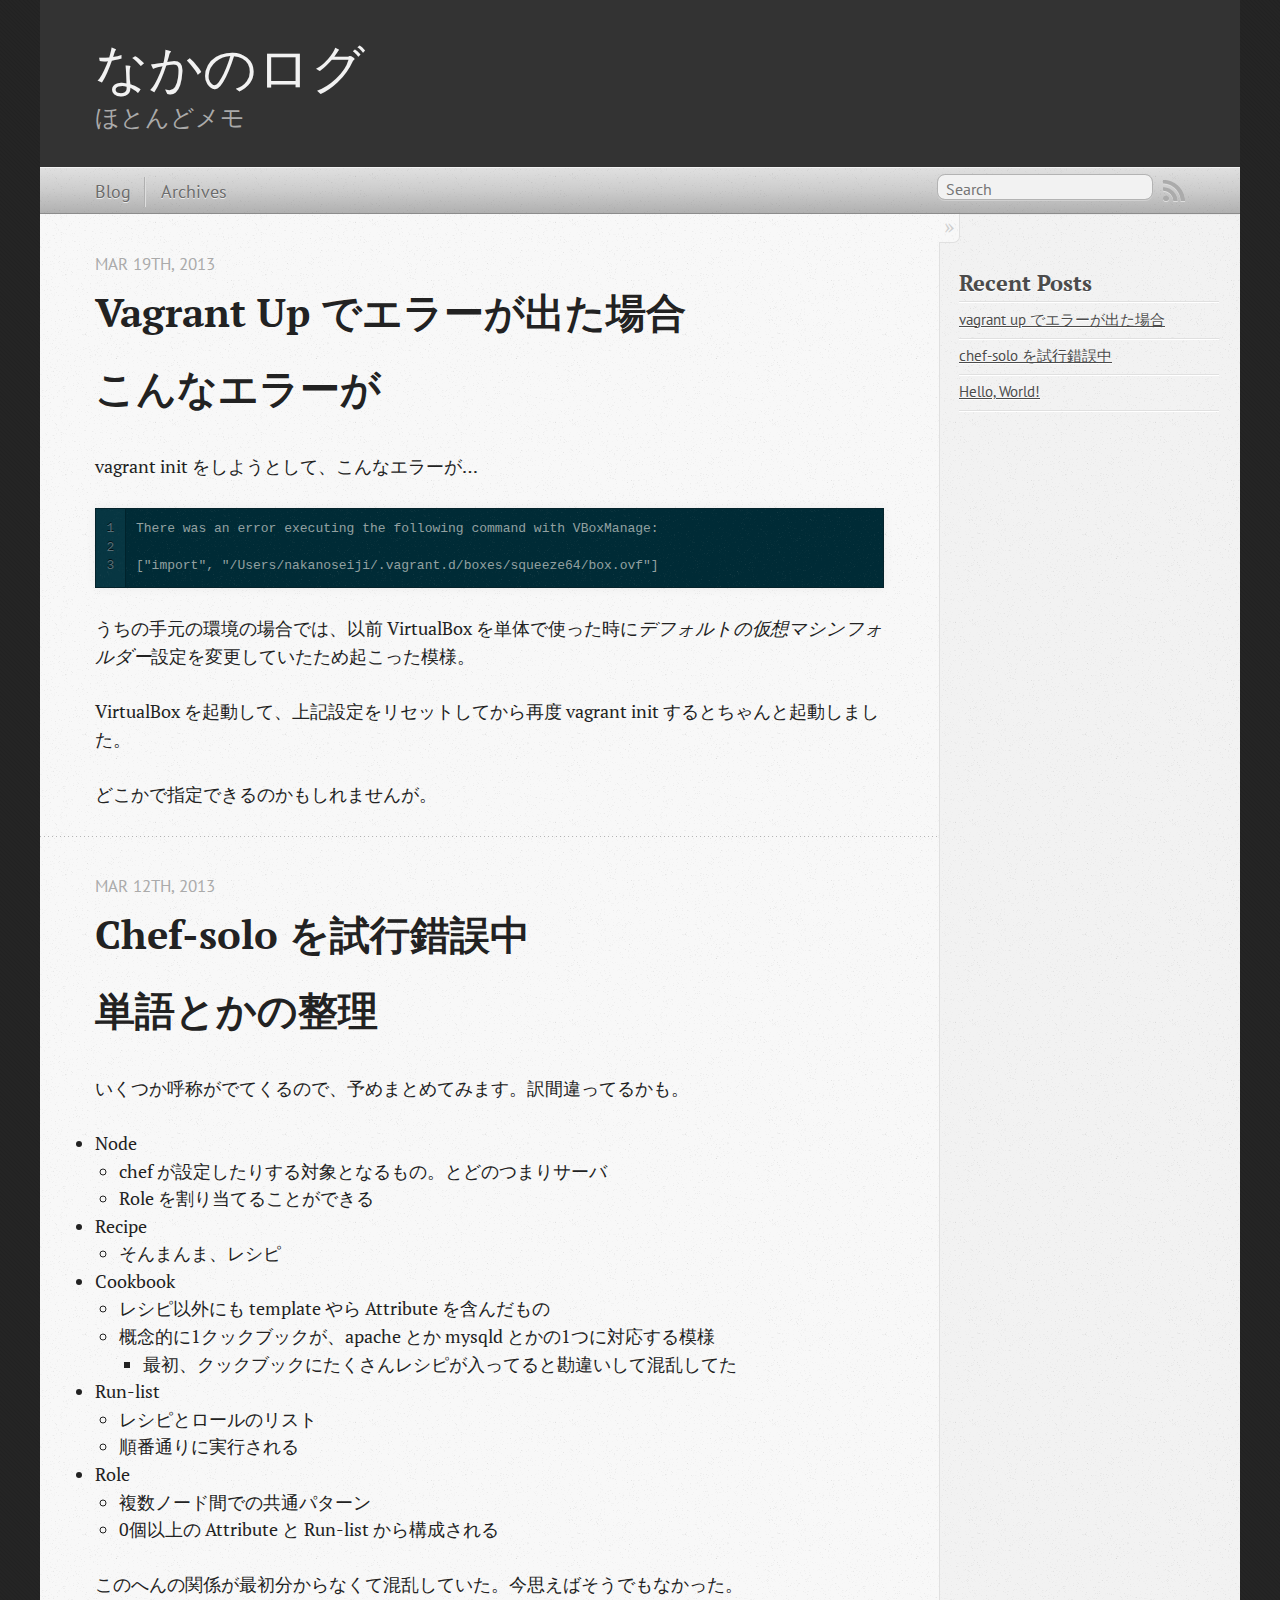
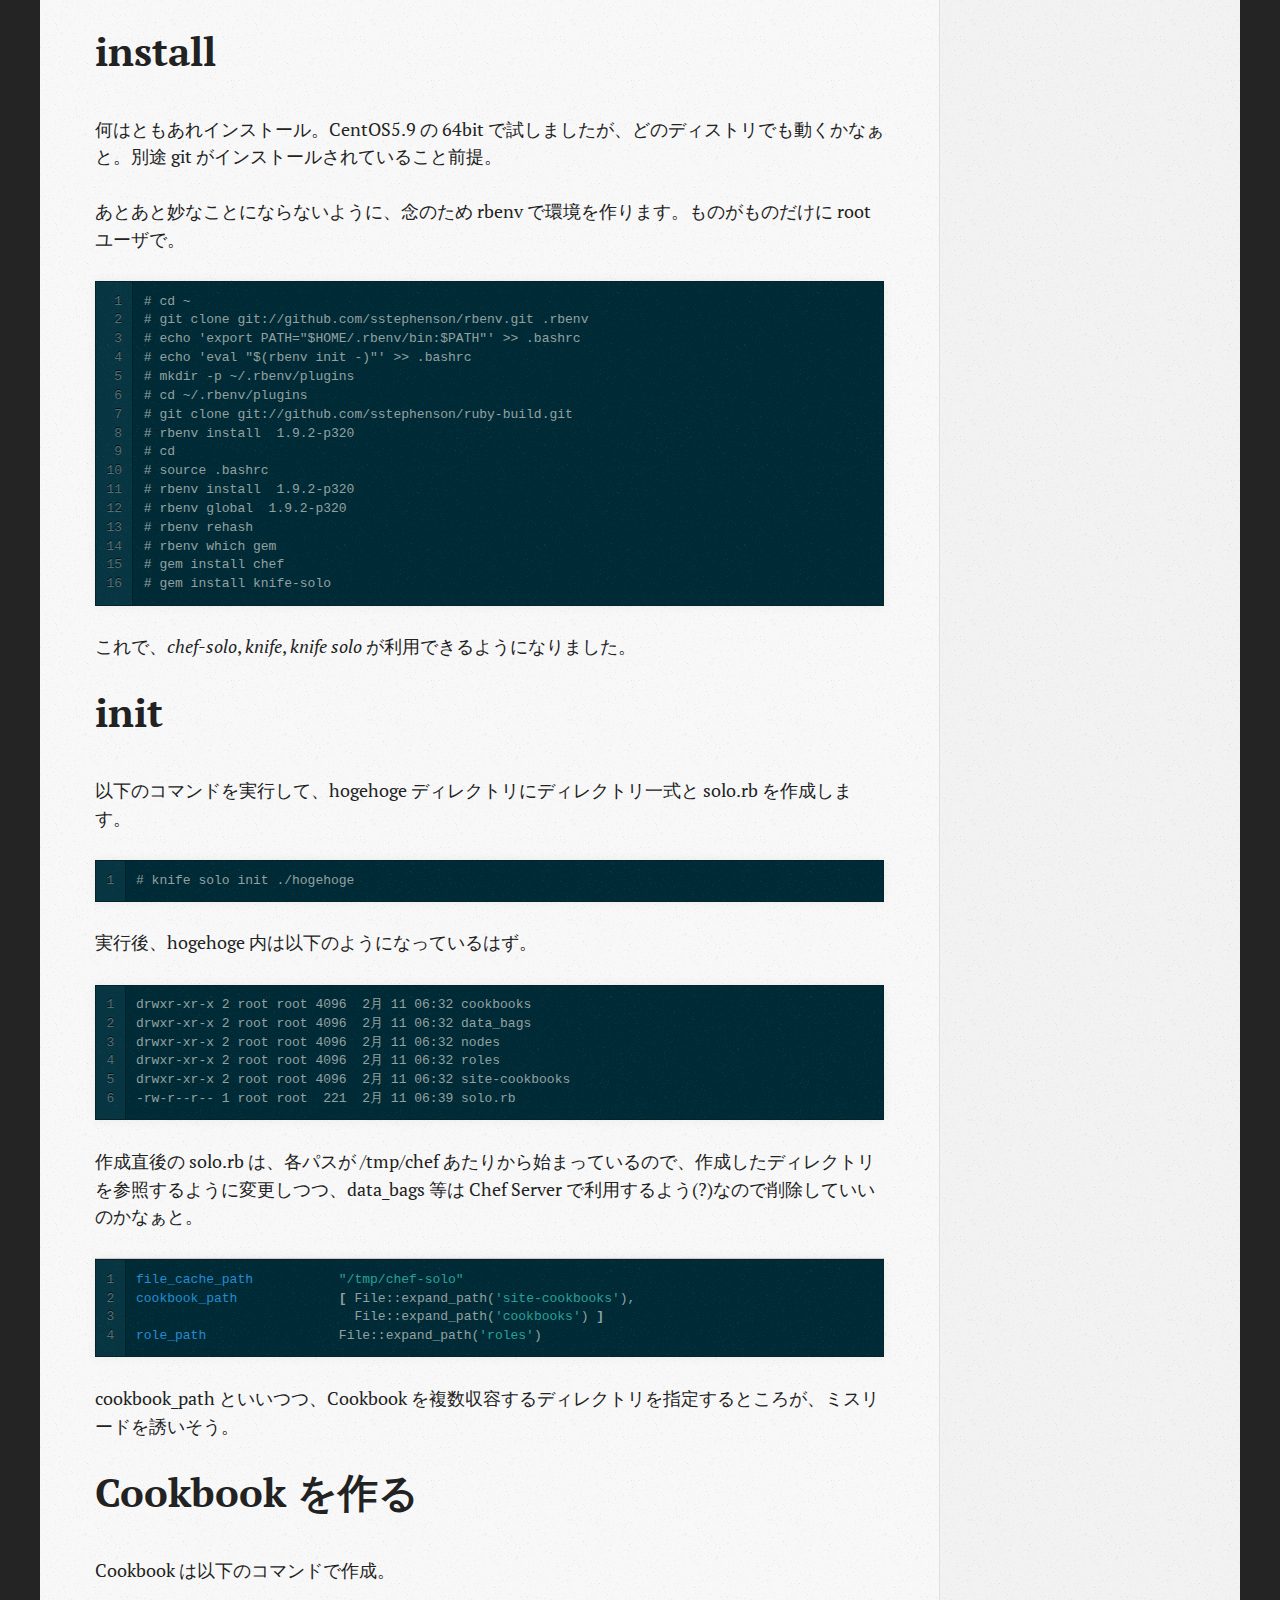
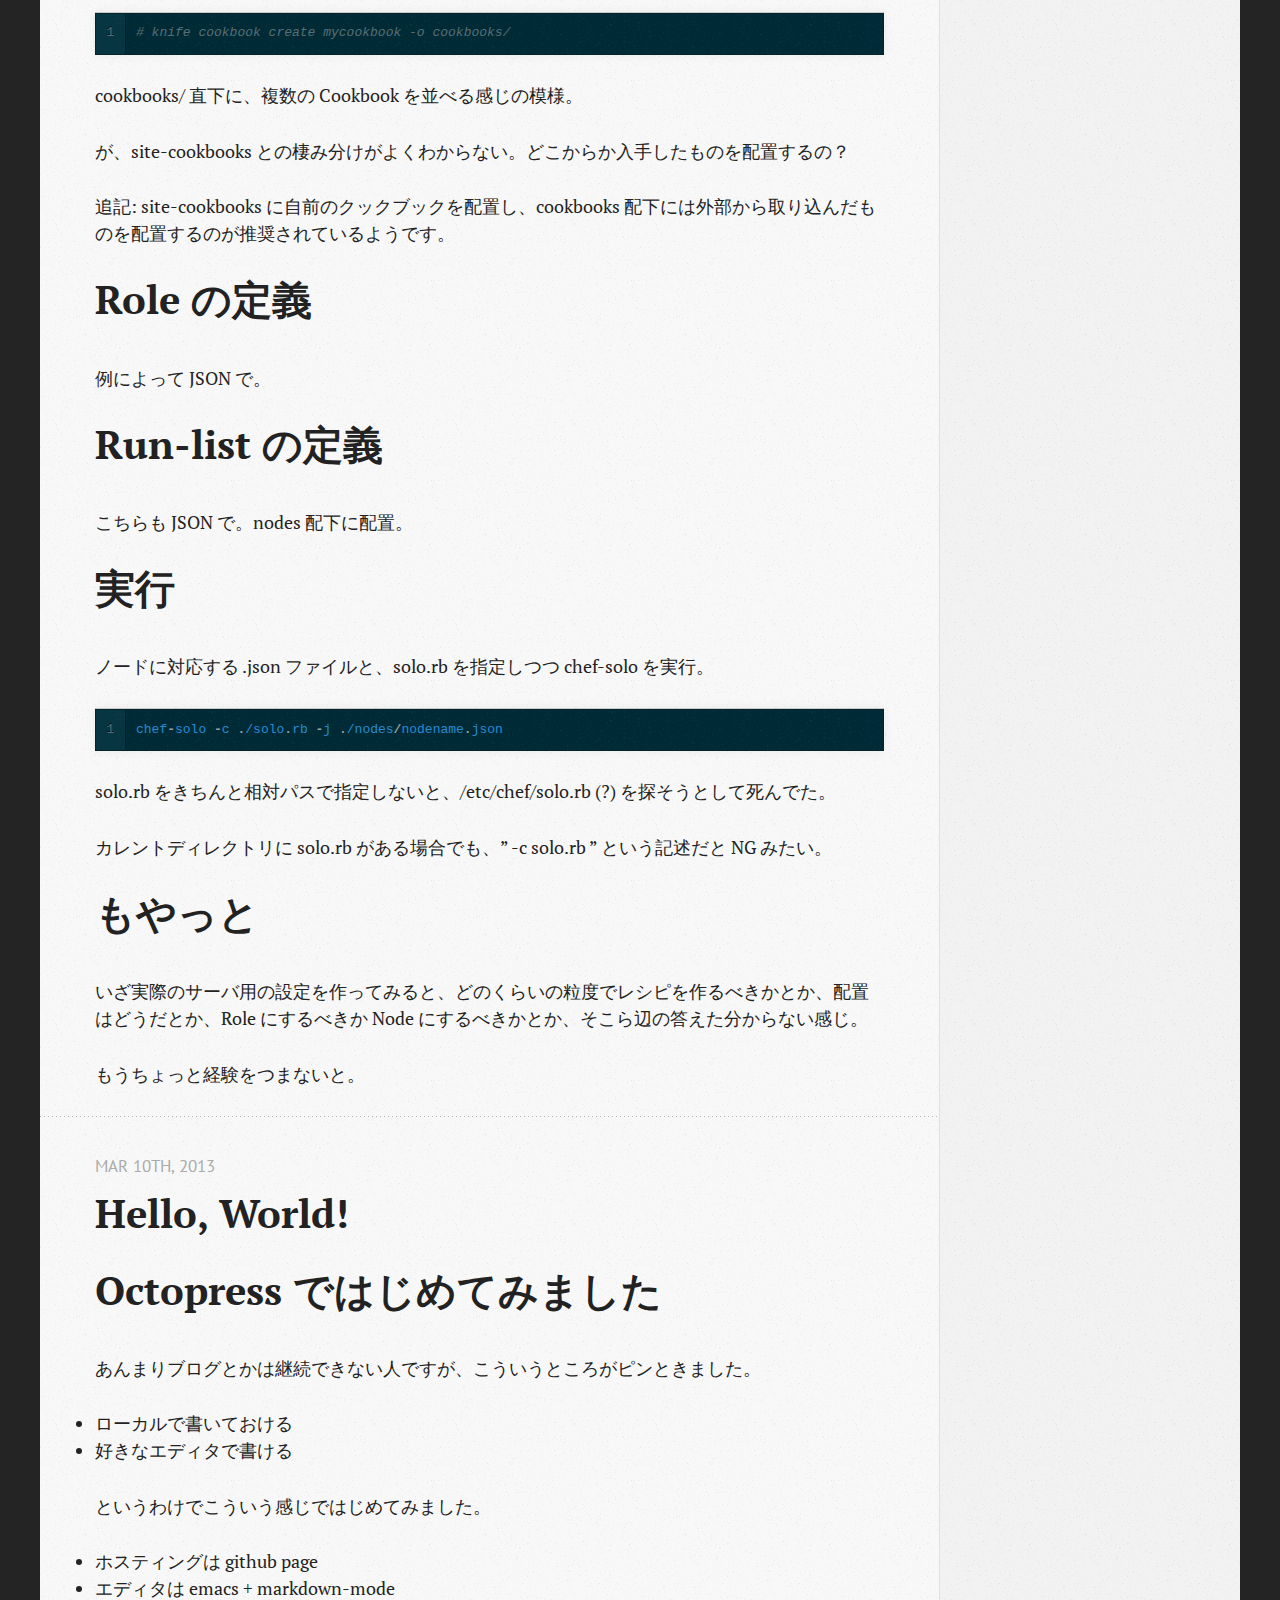
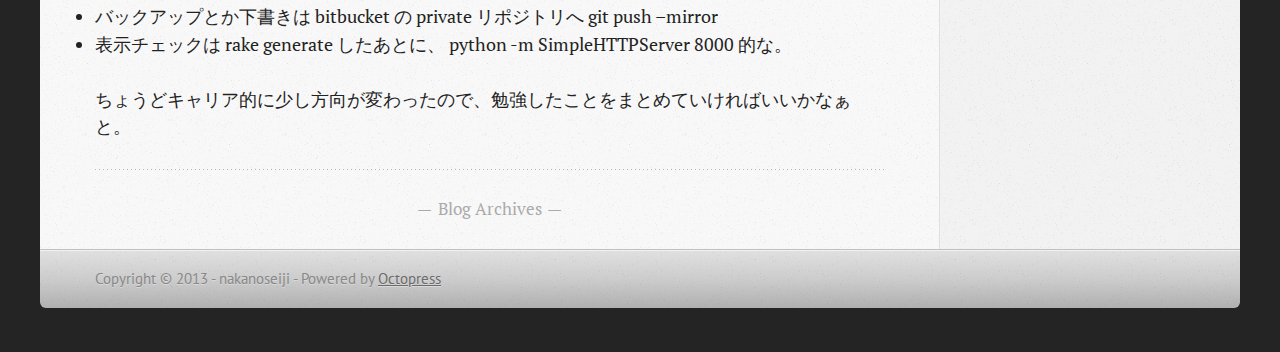
==== commit 3739f7cf: "Site updated at 2013-03-18 17:40:18 UTC" ====
--- a/index.html
+++ b/index.html
@@ -9,8 +9,10 @@
   <meta name="author" content="nakanoseiji">
 
   
-  <meta name="description" content="単語とかの整理 いくつか呼称がでてくるので、予めまとめてみます。訳間違ってるかも。 Node chef が設定したりする対象となるもの。とどのつまりサーバ
-Role を割り当てることができる Recipe そんまんま、レシピ Cookbook レシピ以外にも template やら &hellip;">
+  <meta name="description" content="こんなエラーが vagrant init をしようとして、こんなエラーが&#8230; 1
+2
+3
+There was an error executing the following command with VBoxManage: ["import", "/Users/nakanoseiji &hellip;">
   
 
   <!-- http://t.co/dKP3o1e -->
@@ -66,6 +68,58 @@
     <div id="content">
       <div class="blog-index">
   
+  
+  
+    <article>
+      
+  <header>
+    
+      <h1 class="entry-title"><a href="/blog/2013/03/19/hello-vagrant/">Vagrant Up でエラーが出た場合</a></h1>
+    
+    
+      <p class="meta">
+        
+
+
+
+
+
+
+
+
+  
+
+
+<time datetime="2013-03-19T02:27:00+09:00" pubdate data-updated="true">Mar 19<span>th</span>, 2013</time>
+        
+      </p>
+    
+  </header>
+
+
+  <div class="entry-content"><h1>こんなエラーが</h1>
+
+<p>vagrant init をしようとして、こんなエラーが&#8230;</p>
+
+<figure class='code'><div class="highlight"><table><tr><td class="gutter"><pre class="line-numbers"><span class='line-number'>1</span>
+<span class='line-number'>2</span>
+<span class='line-number'>3</span>
+</pre></td><td class='code'><pre><code class=''><span class='line'>There was an error executing the following command with VBoxManage:
+</span><span class='line'>
+</span><span class='line'>["import", "/Users/nakanoseiji/.vagrant.d/boxes/squeeze64/box.ovf"]</span></code></pre></td></tr></table></div></figure>
+
+
+<p>うちの手元の環境の場合では、以前 VirtualBox を単体で使った時に<em>デフォルトの仮想マシンフォルダー</em>設定を変更していたため起こった模様。</p>
+
+<p>VirtualBox を起動して、上記設定をリセットしてから再度 vagrant init するとちゃんと起動しました。</p>
+
+<p>どこかで指定できるのかもしれませんが。</p>
+</div>
+  
+  
+
+
+    </article>
   
   
     <article>
@@ -342,6 +396,10 @@
   <ul id="recent_posts">
     
       <li class="post">
+        <a href="/blog/2013/03/19/hello-vagrant/">vagrant up でエラーが出た場合</a>
+      </li>
+    
+      <li class="post">
         <a href="/blog/2013/03/12/hello-chef-solo/">chef-solo を試行錯誤中</a>
       </li>
     
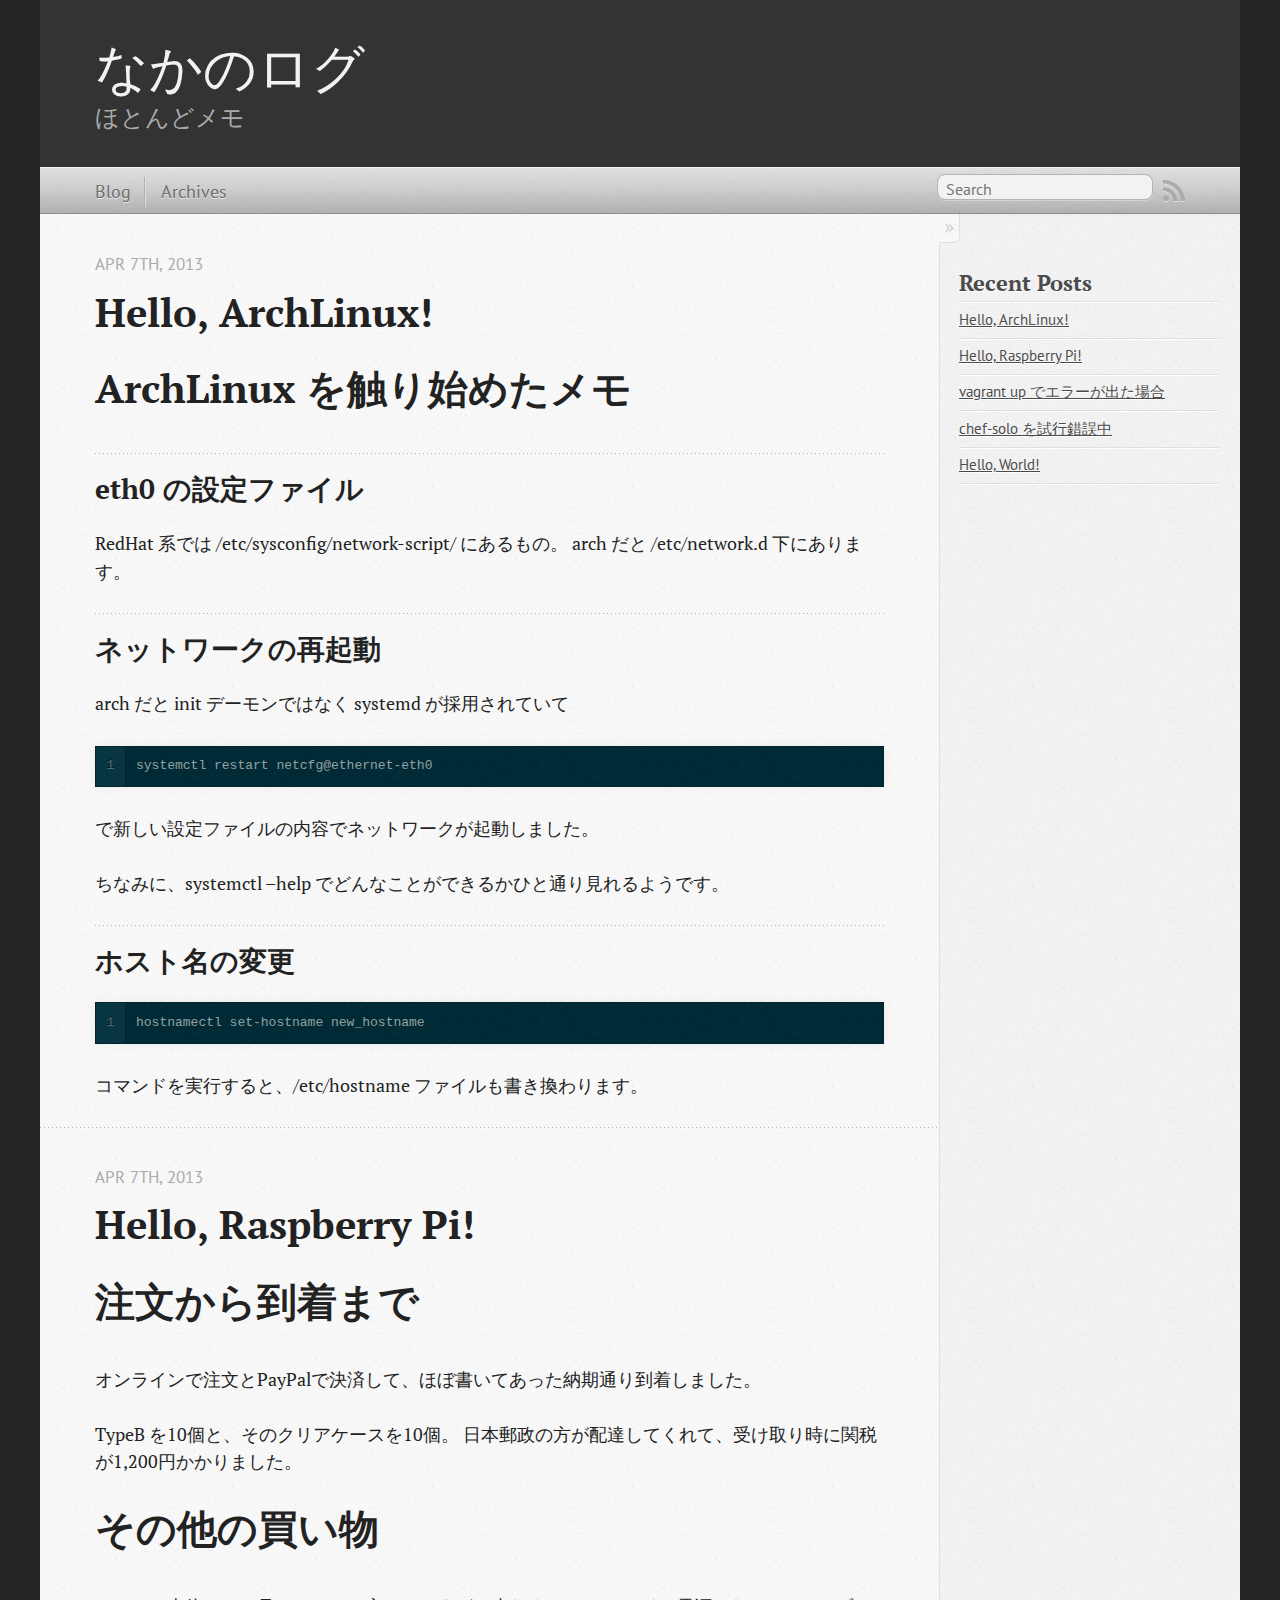
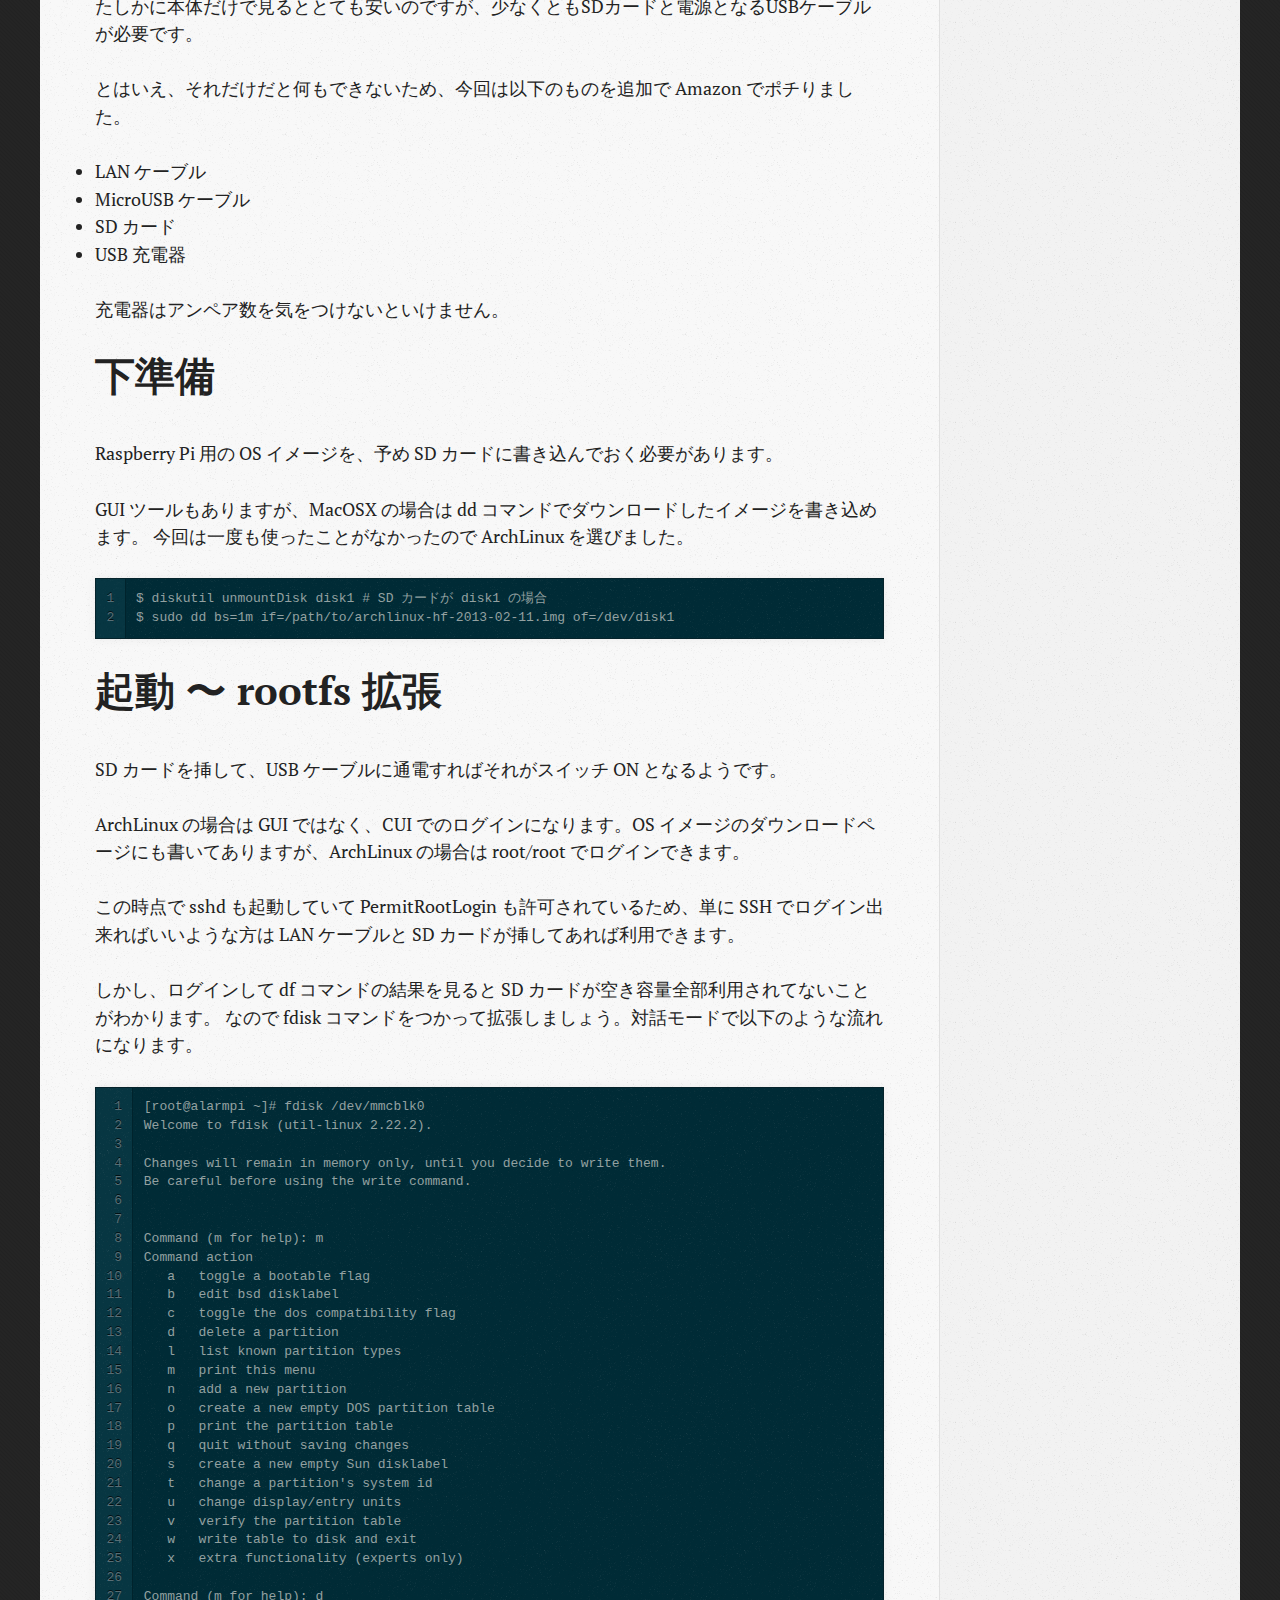
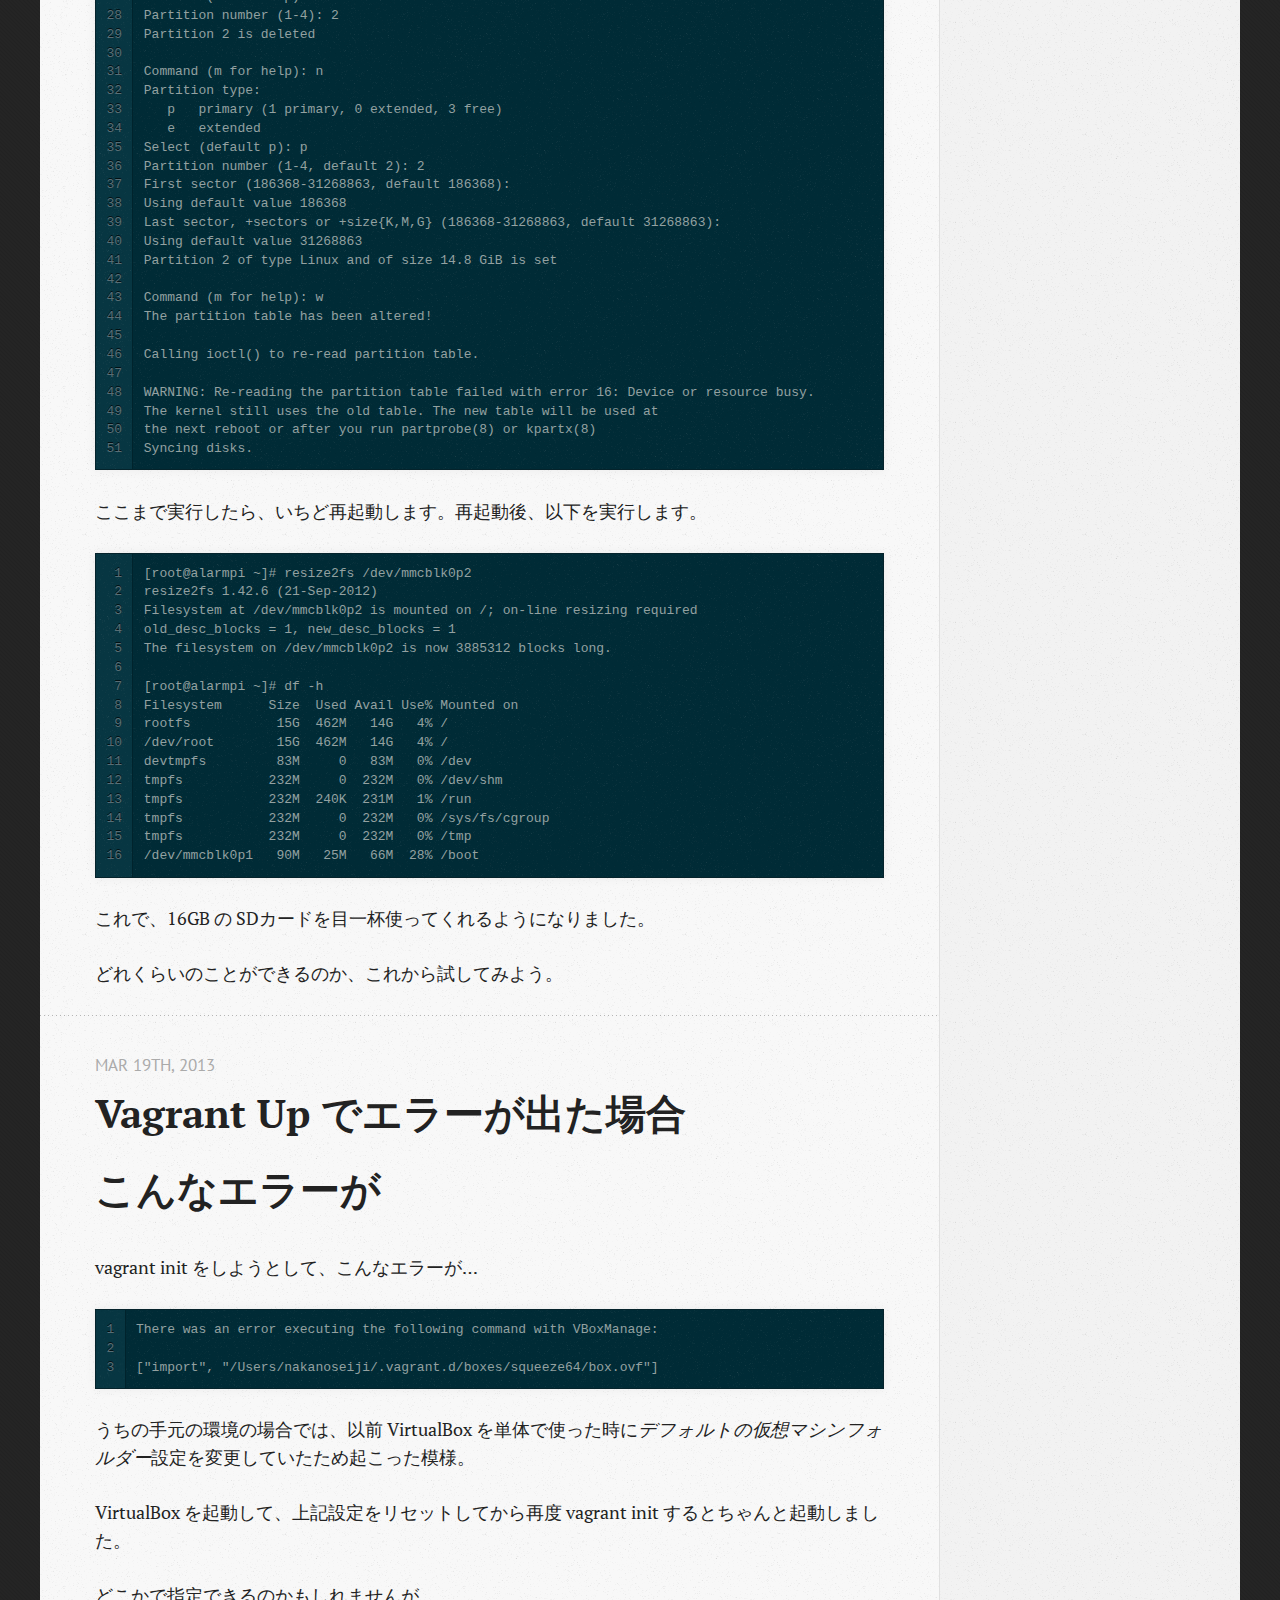
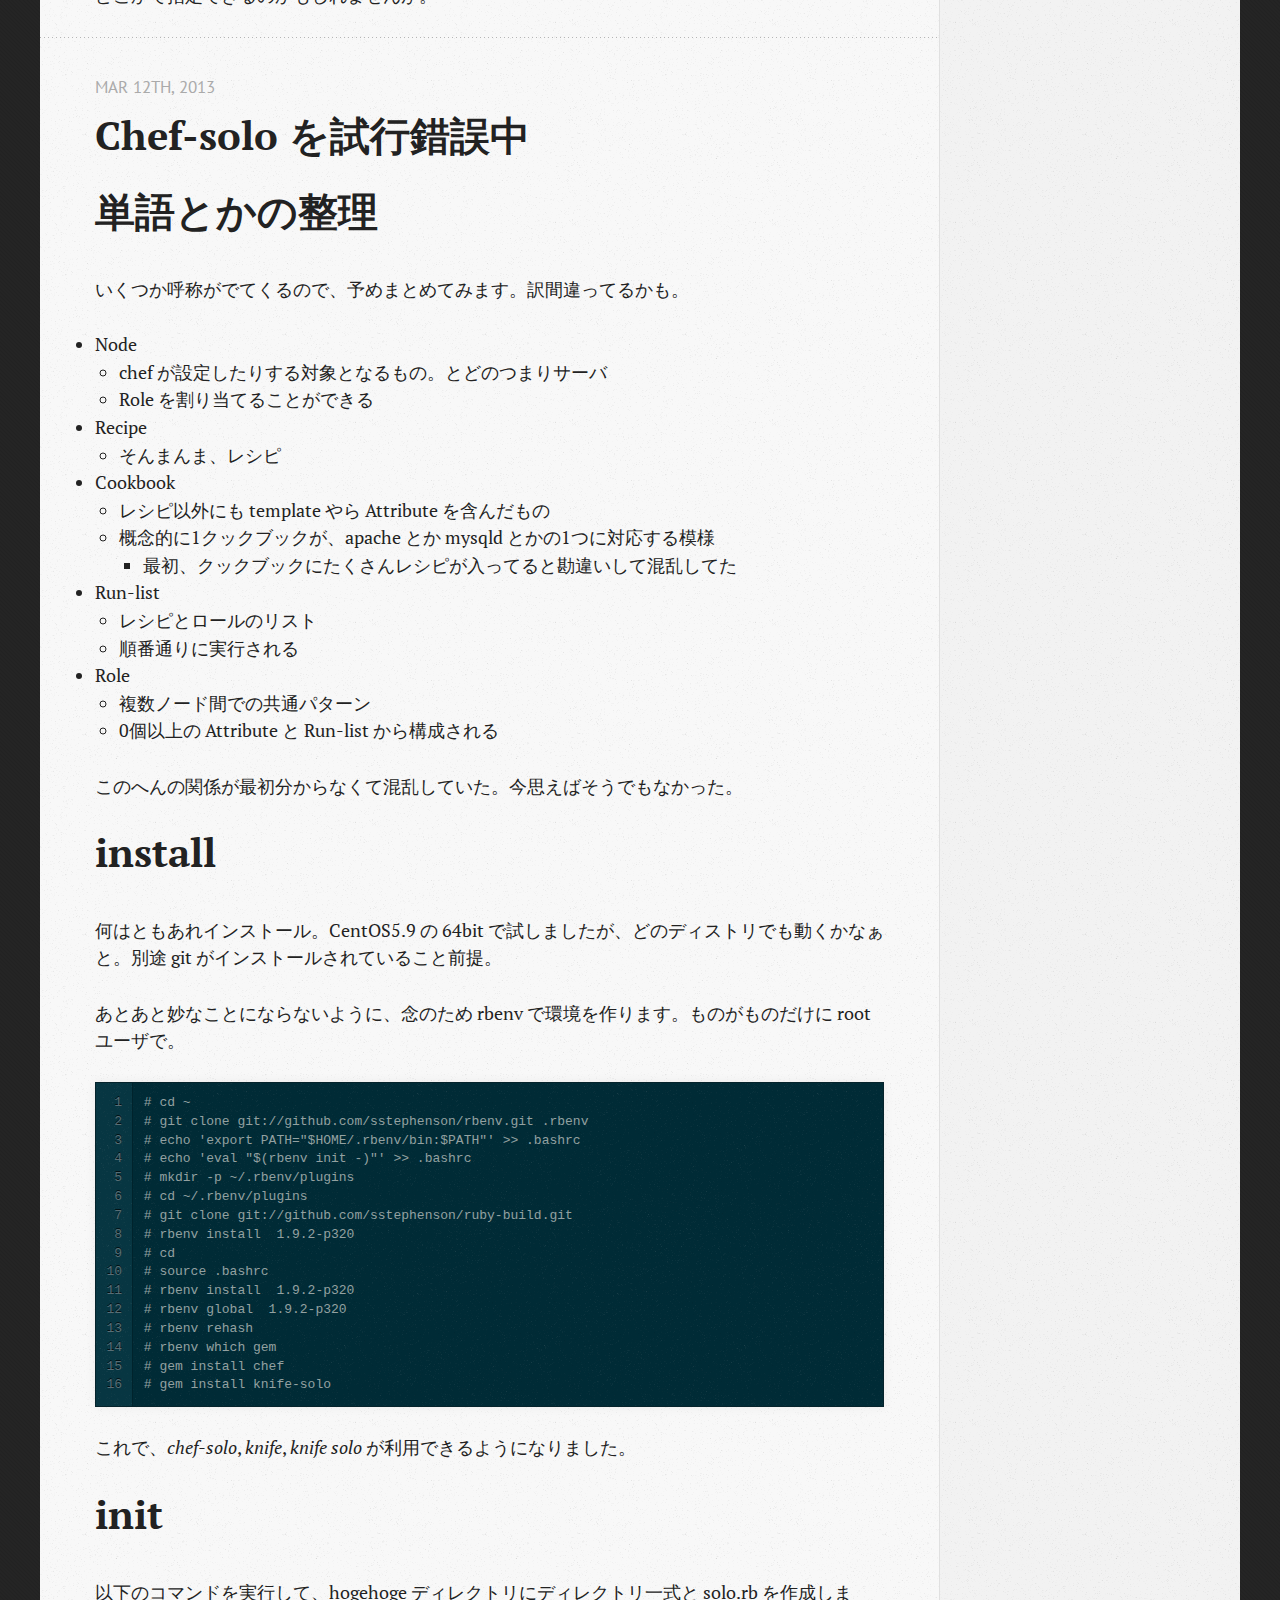
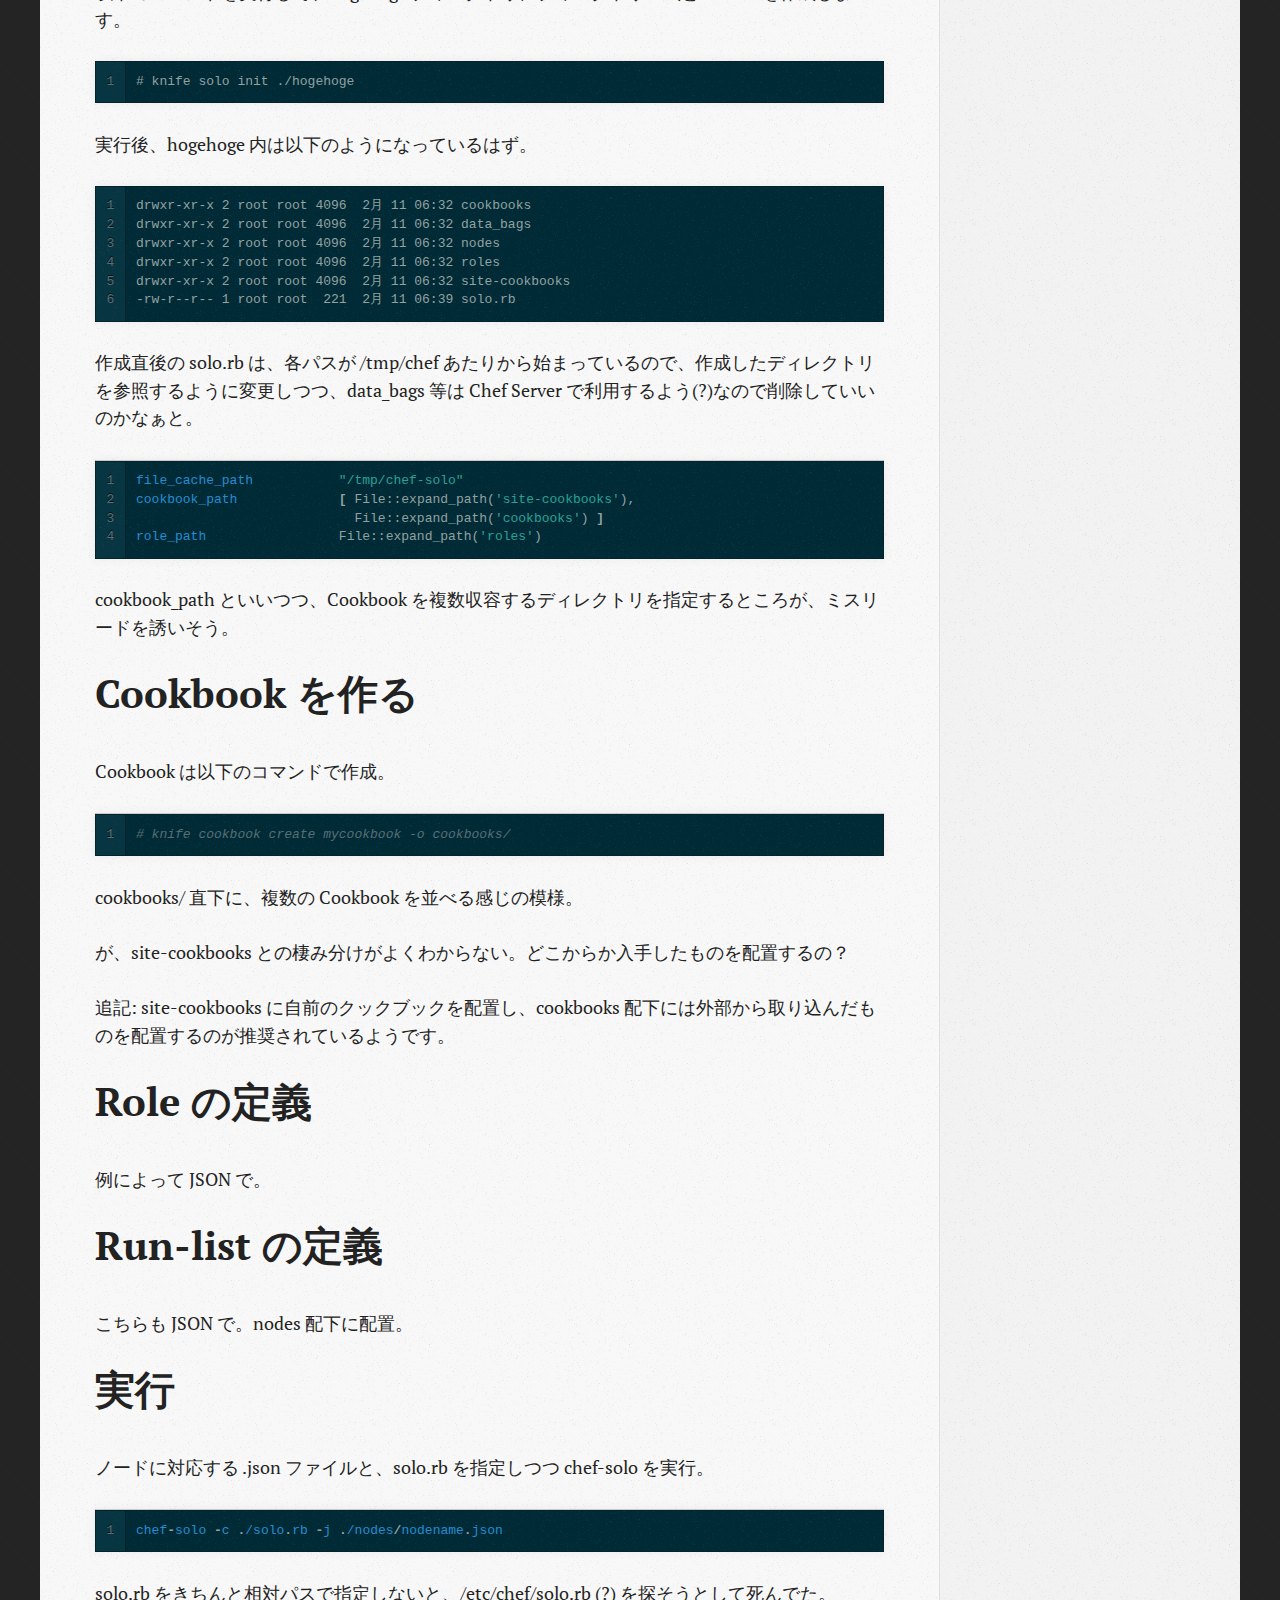
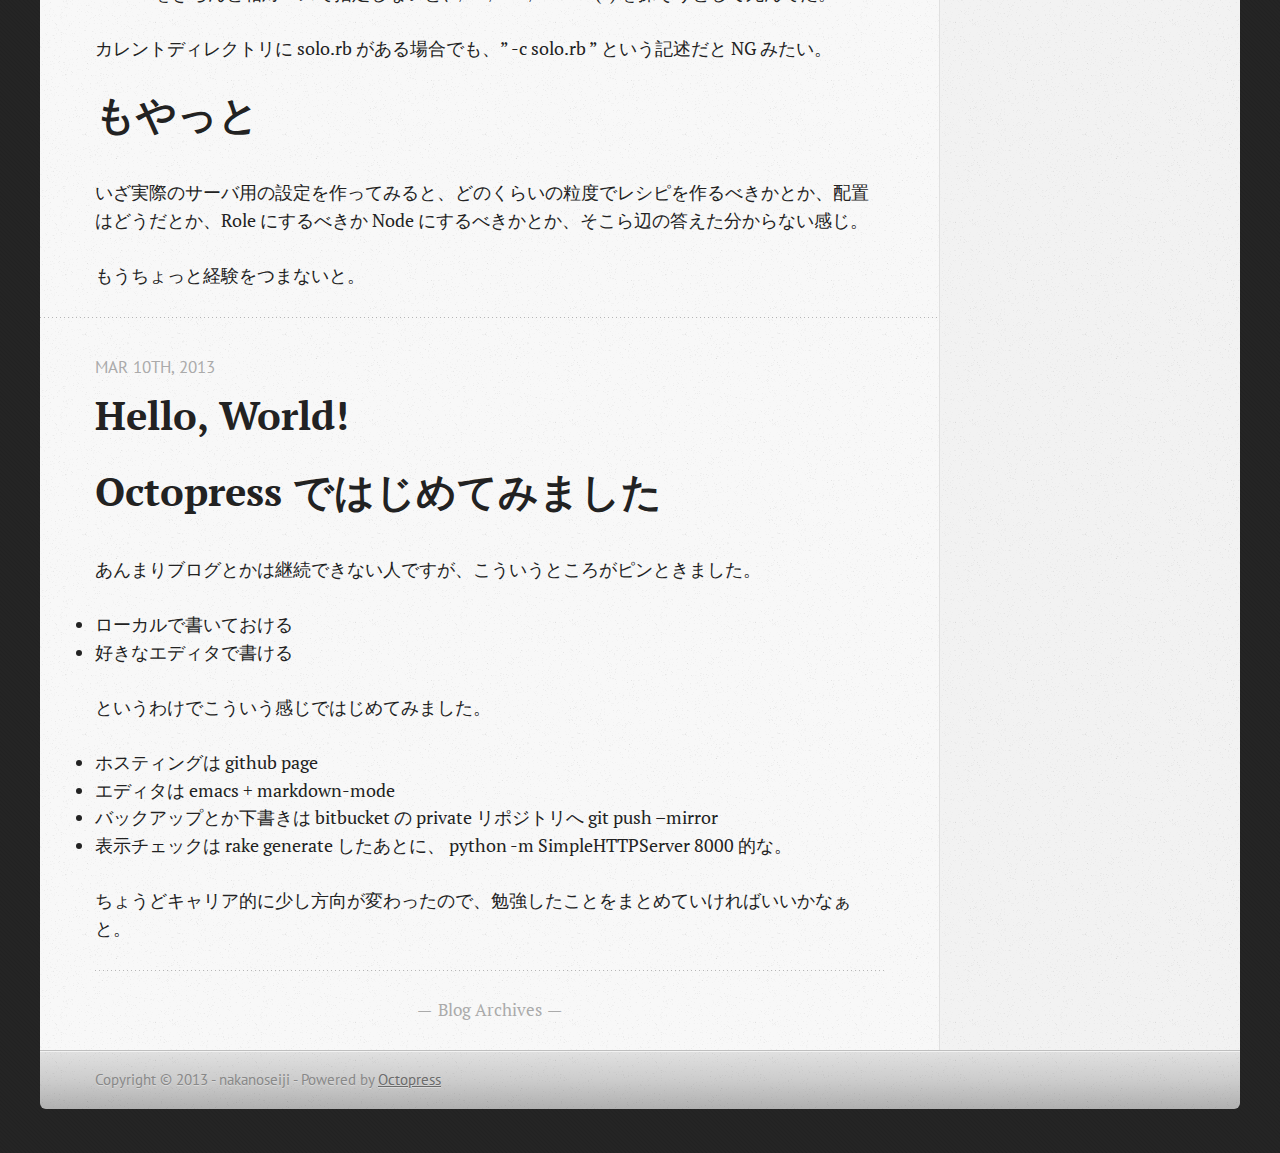
==== commit 8af7edb2: "Site updated at 2013-04-09 15:13:38 UTC" ====
--- a/index.html
+++ b/index.html
@@ -9,10 +9,8 @@
   <meta name="author" content="nakanoseiji">
 
   
-  <meta name="description" content="こんなエラーが vagrant init をしようとして、こんなエラーが&#8230; 1
-2
-3
-There was an error executing the following command with VBoxManage: ["import", "/Users/nakanoseiji &hellip;">
+  <meta name="description" content="ArchLinux を触り始めたメモ eth0 の設定ファイル RedHat 系では /etc/sysconfig/network-script/ にあるもの。
+arch だと /etc/network.d 下にあります。 ネットワークの再起動 arch だと init デーモンではなく &hellip;">
   
 
   <!-- http://t.co/dKP3o1e -->
@@ -68,6 +66,292 @@
     <div id="content">
       <div class="blog-index">
   
+  
+  
+    <article>
+      
+  <header>
+    
+      <h1 class="entry-title"><a href="/blog/2013/04/07/helloarchlinux/">Hello, ArchLinux!</a></h1>
+    
+    
+      <p class="meta">
+        
+
+
+
+
+
+
+
+
+  
+
+
+<time datetime="2013-04-07T22:54:00+09:00" pubdate data-updated="true">Apr 7<span>th</span>, 2013</time>
+        
+      </p>
+    
+  </header>
+
+
+  <div class="entry-content"><h1>ArchLinux を触り始めたメモ</h1>
+
+<h2>eth0 の設定ファイル</h2>
+
+<p>RedHat 系では /etc/sysconfig/network-script/ にあるもの。
+arch だと /etc/network.d 下にあります。</p>
+
+<h2>ネットワークの再起動</h2>
+
+<p>arch だと init デーモンではなく systemd が採用されていて</p>
+
+<figure class='code'><div class="highlight"><table><tr><td class="gutter"><pre class="line-numbers"><span class='line-number'>1</span>
+</pre></td><td class='code'><pre><code class=''><span class='line'>systemctl restart netcfg@ethernet-eth0</span></code></pre></td></tr></table></div></figure>
+
+
+<p>で新しい設定ファイルの内容でネットワークが起動しました。</p>
+
+<p>ちなみに、systemctl &#8211;help でどんなことができるかひと通り見れるようです。</p>
+
+<h2>ホスト名の変更</h2>
+
+<figure class='code'><div class="highlight"><table><tr><td class="gutter"><pre class="line-numbers"><span class='line-number'>1</span>
+</pre></td><td class='code'><pre><code class=''><span class='line'>hostnamectl set-hostname new_hostname</span></code></pre></td></tr></table></div></figure>
+
+
+<p>コマンドを実行すると、/etc/hostname ファイルも書き換わります。</p>
+</div>
+  
+  
+
+
+    </article>
+  
+  
+    <article>
+      
+  <header>
+    
+      <h1 class="entry-title"><a href="/blog/2013/04/07/hello/">Hello, Raspberry Pi!</a></h1>
+    
+    
+      <p class="meta">
+        
+
+
+
+
+
+
+
+
+  
+
+
+<time datetime="2013-04-07T00:19:00+09:00" pubdate data-updated="true">Apr 7<span>th</span>, 2013</time>
+        
+      </p>
+    
+  </header>
+
+
+  <div class="entry-content"><h1>注文から到着まで</h1>
+
+<p>オンラインで注文とPayPalで決済して、ほぼ書いてあった納期通り到着しました。</p>
+
+<p>TypeB を10個と、そのクリアケースを10個。
+日本郵政の方が配達してくれて、受け取り時に関税が1,200円かかりました。</p>
+
+<h1>その他の買い物</h1>
+
+<p>たしかに本体だけで見るととても安いのですが、少なくともSDカードと電源となるUSBケーブルが必要です。</p>
+
+<p>とはいえ、それだけだと何もできないため、今回は以下のものを追加で Amazon でポチりました。</p>
+
+<ul>
+<li>LAN ケーブル</li>
+<li>MicroUSB ケーブル</li>
+<li>SD カード</li>
+<li>USB 充電器</li>
+</ul>
+
+
+<p>充電器はアンペア数を気をつけないといけません。</p>
+
+<h1>下準備</h1>
+
+<p>Raspberry Pi 用の OS イメージを、予め SD カードに書き込んでおく必要があります。</p>
+
+<p>GUI ツールもありますが、MacOSX の場合は dd コマンドでダウンロードしたイメージを書き込めます。
+今回は一度も使ったことがなかったので ArchLinux を選びました。</p>
+
+<figure class='code'><div class="highlight"><table><tr><td class="gutter"><pre class="line-numbers"><span class='line-number'>1</span>
+<span class='line-number'>2</span>
+</pre></td><td class='code'><pre><code class=''><span class='line'>$ diskutil unmountDisk disk1 # SD カードが disk1 の場合
+</span><span class='line'>$ sudo dd bs=1m if=/path/to/archlinux-hf-2013-02-11.img of=/dev/disk1</span></code></pre></td></tr></table></div></figure>
+
+
+<h1>起動 〜 rootfs 拡張</h1>
+
+<p>SD カードを挿して、USB ケーブルに通電すればそれがスイッチ ON となるようです。</p>
+
+<p>ArchLinux の場合は GUI ではなく、CUI でのログインになります。OS イメージのダウンロードページにも書いてありますが、ArchLinux の場合は root/root でログインできます。</p>
+
+<p>この時点で sshd も起動していて PermitRootLogin も許可されているため、単に SSH でログイン出来ればいいような方は LAN ケーブルと SD カードが挿してあれば利用できます。</p>
+
+<p>しかし、ログインして df コマンドの結果を見ると SD カードが空き容量全部利用されてないことがわかります。
+なので fdisk コマンドをつかって拡張しましょう。対話モードで以下のような流れになります。</p>
+
+<figure class='code'><div class="highlight"><table><tr><td class="gutter"><pre class="line-numbers"><span class='line-number'>1</span>
+<span class='line-number'>2</span>
+<span class='line-number'>3</span>
+<span class='line-number'>4</span>
+<span class='line-number'>5</span>
+<span class='line-number'>6</span>
+<span class='line-number'>7</span>
+<span class='line-number'>8</span>
+<span class='line-number'>9</span>
+<span class='line-number'>10</span>
+<span class='line-number'>11</span>
+<span class='line-number'>12</span>
+<span class='line-number'>13</span>
+<span class='line-number'>14</span>
+<span class='line-number'>15</span>
+<span class='line-number'>16</span>
+<span class='line-number'>17</span>
+<span class='line-number'>18</span>
+<span class='line-number'>19</span>
+<span class='line-number'>20</span>
+<span class='line-number'>21</span>
+<span class='line-number'>22</span>
+<span class='line-number'>23</span>
+<span class='line-number'>24</span>
+<span class='line-number'>25</span>
+<span class='line-number'>26</span>
+<span class='line-number'>27</span>
+<span class='line-number'>28</span>
+<span class='line-number'>29</span>
+<span class='line-number'>30</span>
+<span class='line-number'>31</span>
+<span class='line-number'>32</span>
+<span class='line-number'>33</span>
+<span class='line-number'>34</span>
+<span class='line-number'>35</span>
+<span class='line-number'>36</span>
+<span class='line-number'>37</span>
+<span class='line-number'>38</span>
+<span class='line-number'>39</span>
+<span class='line-number'>40</span>
+<span class='line-number'>41</span>
+<span class='line-number'>42</span>
+<span class='line-number'>43</span>
+<span class='line-number'>44</span>
+<span class='line-number'>45</span>
+<span class='line-number'>46</span>
+<span class='line-number'>47</span>
+<span class='line-number'>48</span>
+<span class='line-number'>49</span>
+<span class='line-number'>50</span>
+<span class='line-number'>51</span>
+</pre></td><td class='code'><pre><code class=''><span class='line'>[root@alarmpi ~]# fdisk /dev/mmcblk0
+</span><span class='line'>Welcome to fdisk (util-linux 2.22.2).
+</span><span class='line'>
+</span><span class='line'>Changes will remain in memory only, until you decide to write them.
+</span><span class='line'>Be careful before using the write command.
+</span><span class='line'>
+</span><span class='line'>
+</span><span class='line'>Command (m for help): m
+</span><span class='line'>Command action
+</span><span class='line'>   a   toggle a bootable flag
+</span><span class='line'>   b   edit bsd disklabel
+</span><span class='line'>   c   toggle the dos compatibility flag
+</span><span class='line'>   d   delete a partition
+</span><span class='line'>   l   list known partition types
+</span><span class='line'>   m   print this menu
+</span><span class='line'>   n   add a new partition
+</span><span class='line'>   o   create a new empty DOS partition table
+</span><span class='line'>   p   print the partition table
+</span><span class='line'>   q   quit without saving changes
+</span><span class='line'>   s   create a new empty Sun disklabel
+</span><span class='line'>   t   change a partition's system id
+</span><span class='line'>   u   change display/entry units
+</span><span class='line'>   v   verify the partition table
+</span><span class='line'>   w   write table to disk and exit
+</span><span class='line'>   x   extra functionality (experts only)
+</span><span class='line'>
+</span><span class='line'>Command (m for help): d
+</span><span class='line'>Partition number (1-4): 2
+</span><span class='line'>Partition 2 is deleted
+</span><span class='line'>
+</span><span class='line'>Command (m for help): n
+</span><span class='line'>Partition type:
+</span><span class='line'>   p   primary (1 primary, 0 extended, 3 free)
+</span><span class='line'>   e   extended
+</span><span class='line'>Select (default p): p
+</span><span class='line'>Partition number (1-4, default 2): 2
+</span><span class='line'>First sector (186368-31268863, default 186368): 
+</span><span class='line'>Using default value 186368
+</span><span class='line'>Last sector, +sectors or +size{K,M,G} (186368-31268863, default 31268863): 
+</span><span class='line'>Using default value 31268863
+</span><span class='line'>Partition 2 of type Linux and of size 14.8 GiB is set
+</span><span class='line'>
+</span><span class='line'>Command (m for help): w
+</span><span class='line'>The partition table has been altered!
+</span><span class='line'>
+</span><span class='line'>Calling ioctl() to re-read partition table.
+</span><span class='line'>
+</span><span class='line'>WARNING: Re-reading the partition table failed with error 16: Device or resource busy.
+</span><span class='line'>The kernel still uses the old table. The new table will be used at
+</span><span class='line'>the next reboot or after you run partprobe(8) or kpartx(8)
+</span><span class='line'>Syncing disks.</span></code></pre></td></tr></table></div></figure>
+
+
+<p>ここまで実行したら、いちど再起動します。再起動後、以下を実行します。</p>
+
+<figure class='code'><div class="highlight"><table><tr><td class="gutter"><pre class="line-numbers"><span class='line-number'>1</span>
+<span class='line-number'>2</span>
+<span class='line-number'>3</span>
+<span class='line-number'>4</span>
+<span class='line-number'>5</span>
+<span class='line-number'>6</span>
+<span class='line-number'>7</span>
+<span class='line-number'>8</span>
+<span class='line-number'>9</span>
+<span class='line-number'>10</span>
+<span class='line-number'>11</span>
+<span class='line-number'>12</span>
+<span class='line-number'>13</span>
+<span class='line-number'>14</span>
+<span class='line-number'>15</span>
+<span class='line-number'>16</span>
+</pre></td><td class='code'><pre><code class=''><span class='line'>[root@alarmpi ~]# resize2fs /dev/mmcblk0p2
+</span><span class='line'>resize2fs 1.42.6 (21-Sep-2012)
+</span><span class='line'>Filesystem at /dev/mmcblk0p2 is mounted on /; on-line resizing required
+</span><span class='line'>old_desc_blocks = 1, new_desc_blocks = 1
+</span><span class='line'>The filesystem on /dev/mmcblk0p2 is now 3885312 blocks long.
+</span><span class='line'>
+</span><span class='line'>[root@alarmpi ~]# df -h
+</span><span class='line'>Filesystem      Size  Used Avail Use% Mounted on
+</span><span class='line'>rootfs           15G  462M   14G   4% /
+</span><span class='line'>/dev/root        15G  462M   14G   4% /
+</span><span class='line'>devtmpfs         83M     0   83M   0% /dev
+</span><span class='line'>tmpfs           232M     0  232M   0% /dev/shm
+</span><span class='line'>tmpfs           232M  240K  231M   1% /run
+</span><span class='line'>tmpfs           232M     0  232M   0% /sys/fs/cgroup
+</span><span class='line'>tmpfs           232M     0  232M   0% /tmp
+</span><span class='line'>/dev/mmcblk0p1   90M   25M   66M  28% /boot</span></code></pre></td></tr></table></div></figure>
+
+
+<p>これで、16GB の SDカードを目一杯使ってくれるようになりました。</p>
+
+<p>どれくらいのことができるのか、これから試してみよう。</p>
+</div>
+  
+  
+
+
+    </article>
   
   
     <article>
@@ -396,6 +680,14 @@
   <ul id="recent_posts">
     
       <li class="post">
+        <a href="/blog/2013/04/07/helloarchlinux/">Hello, ArchLinux!</a>
+      </li>
+    
+      <li class="post">
+        <a href="/blog/2013/04/07/hello/">Hello, Raspberry Pi!</a>
+      </li>
+    
+      <li class="post">
         <a href="/blog/2013/03/19/hello-vagrant/">vagrant up でエラーが出た場合</a>
       </li>
     
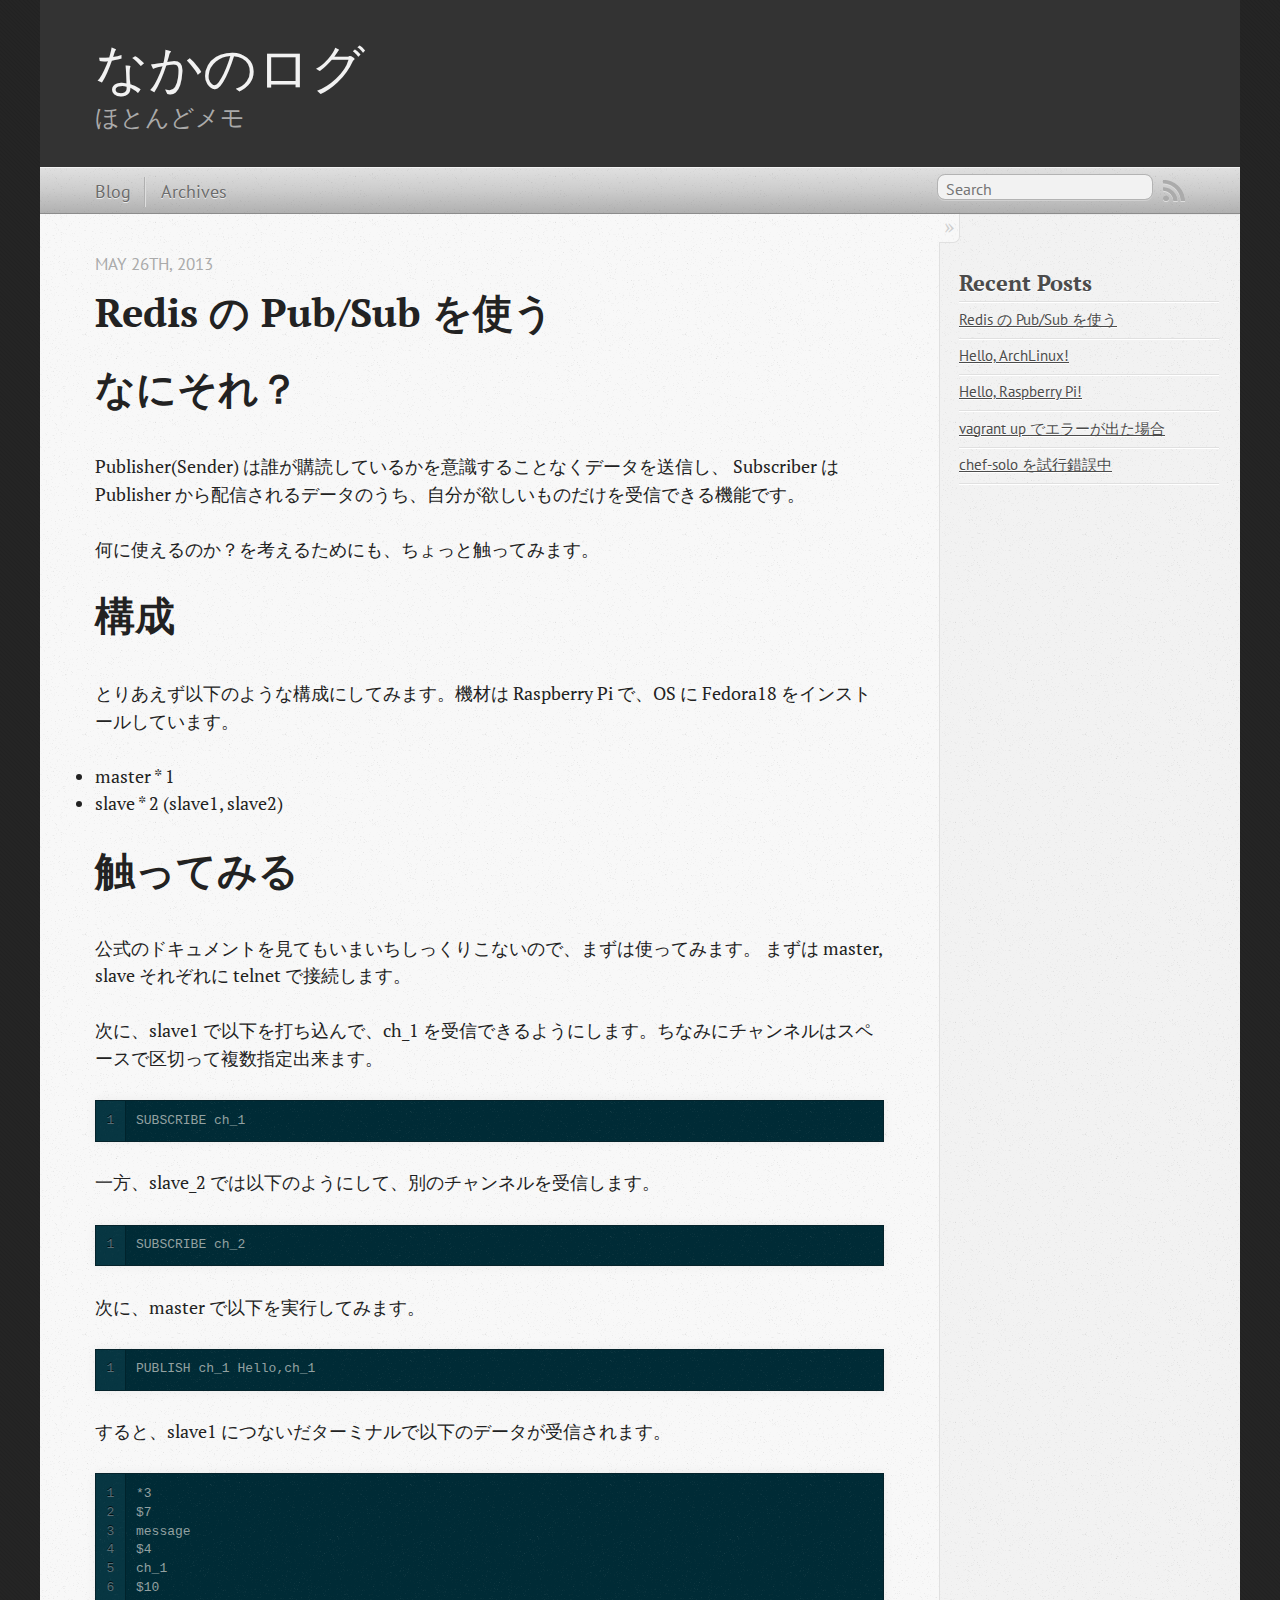
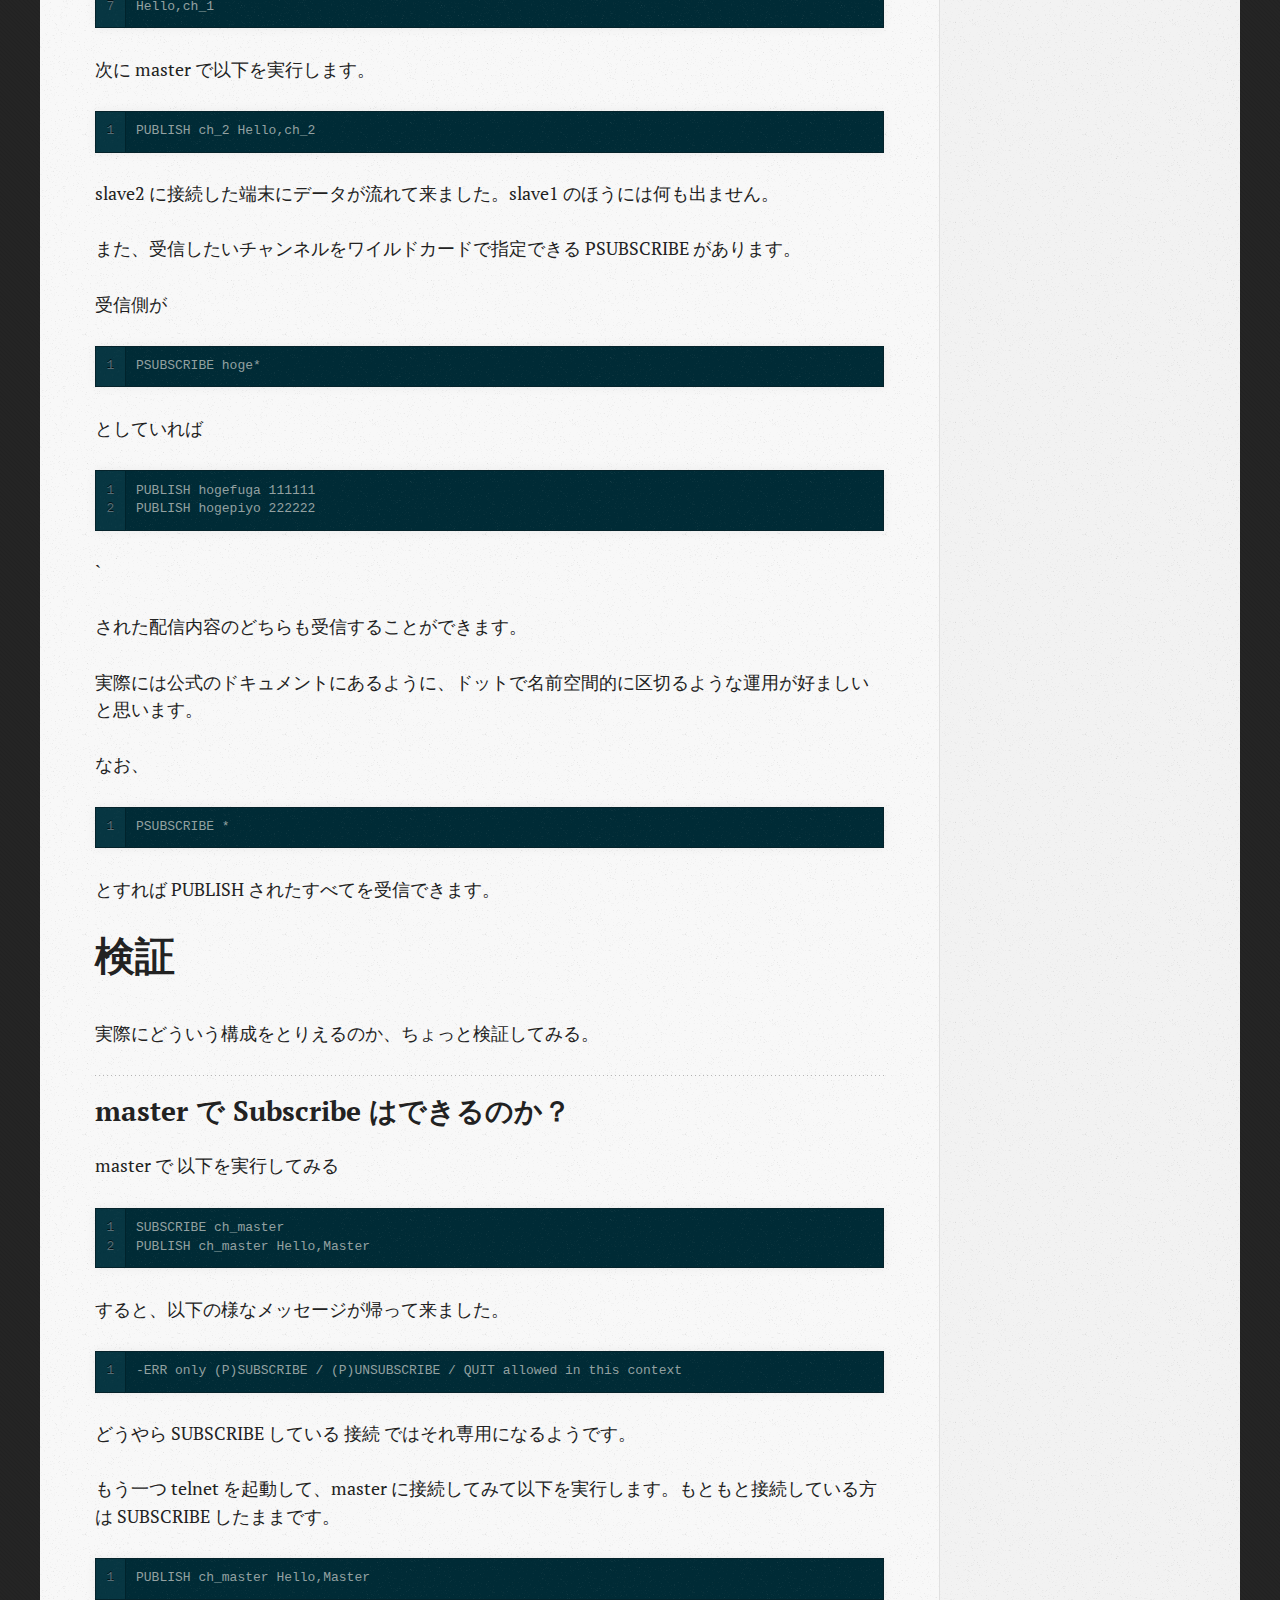
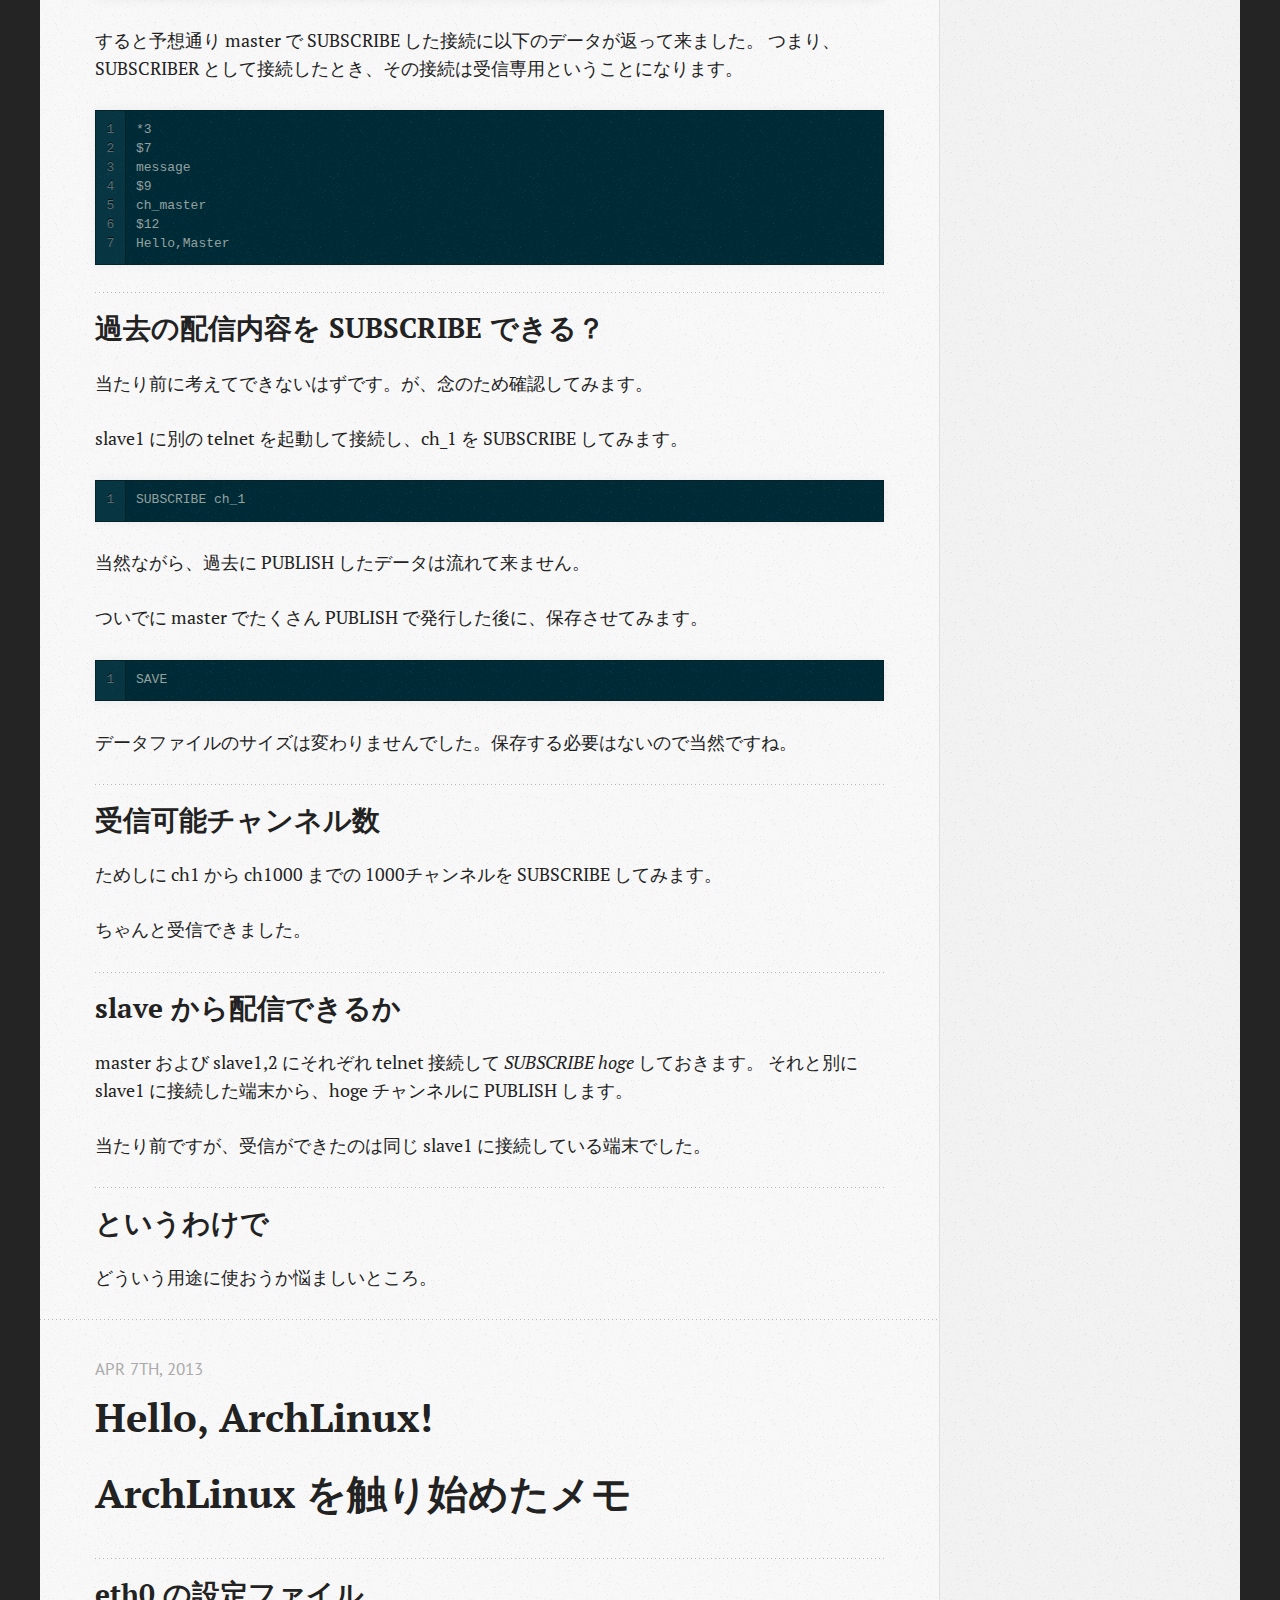
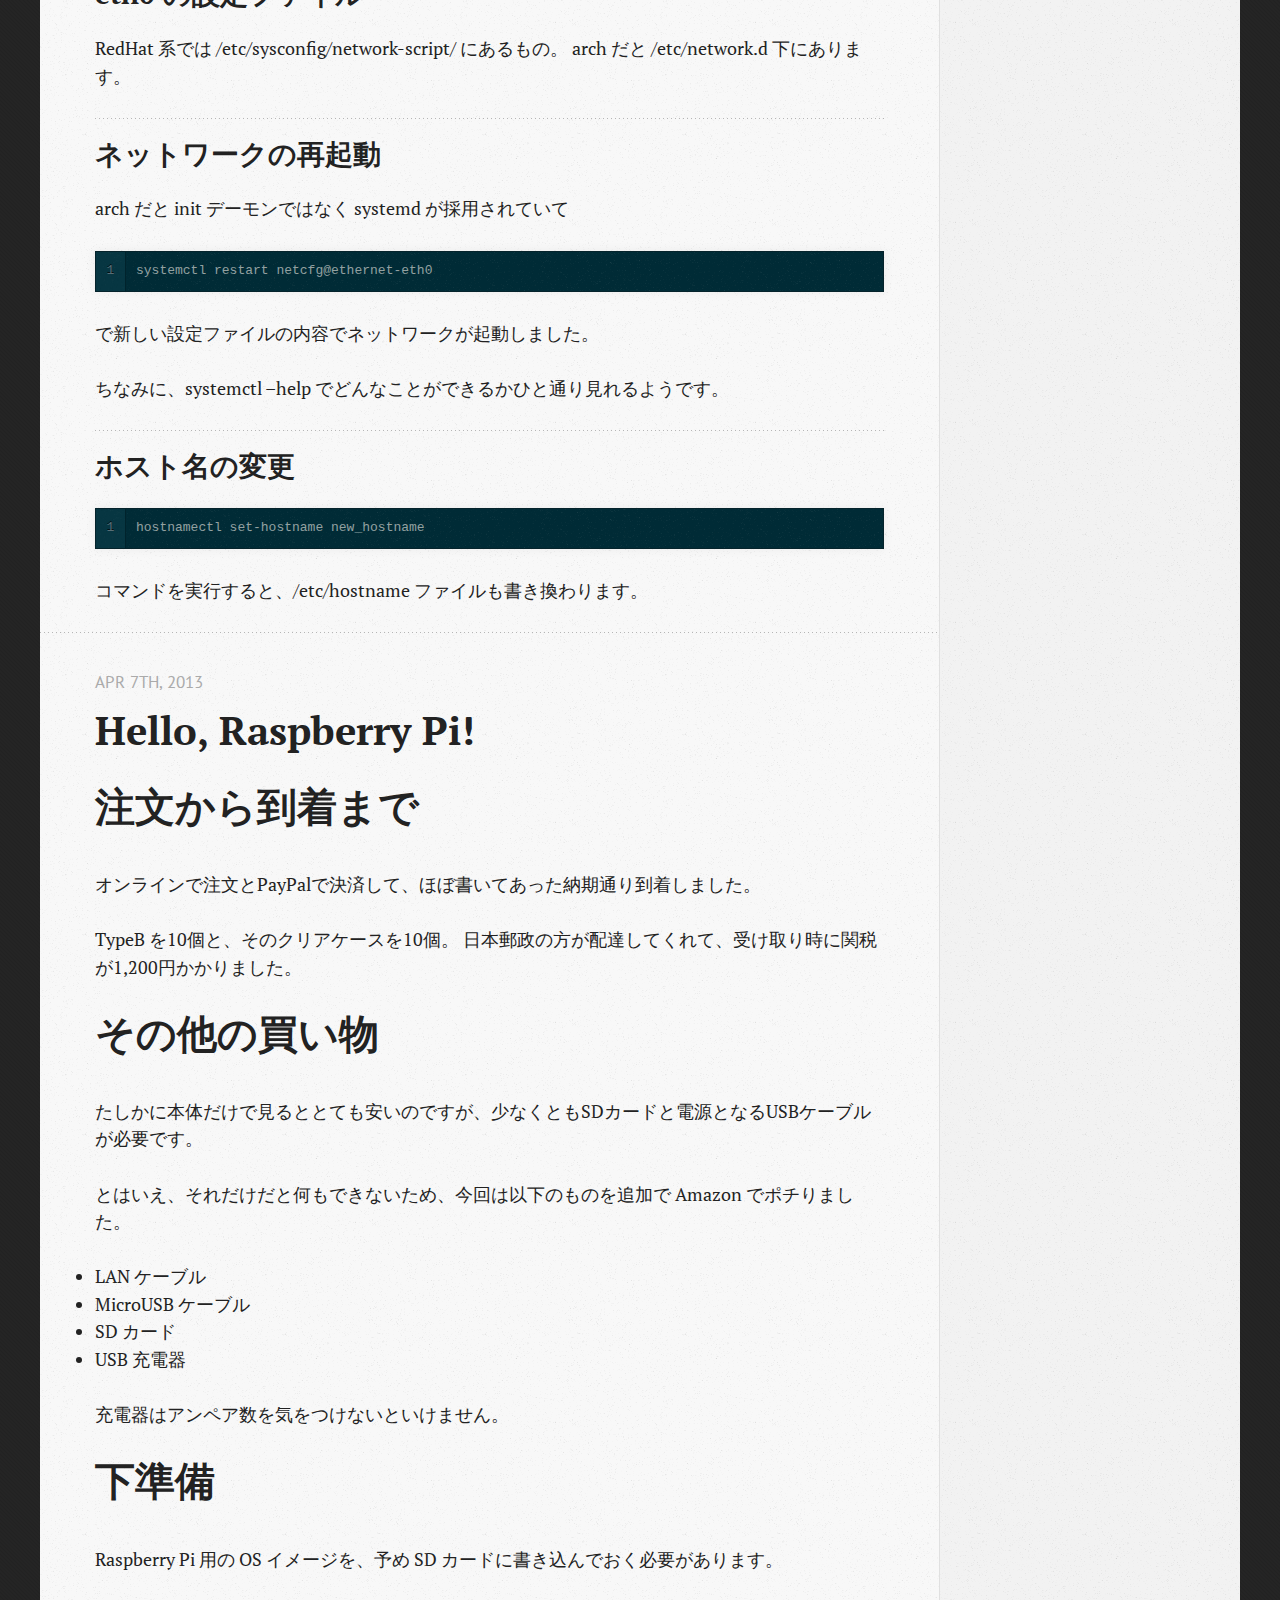
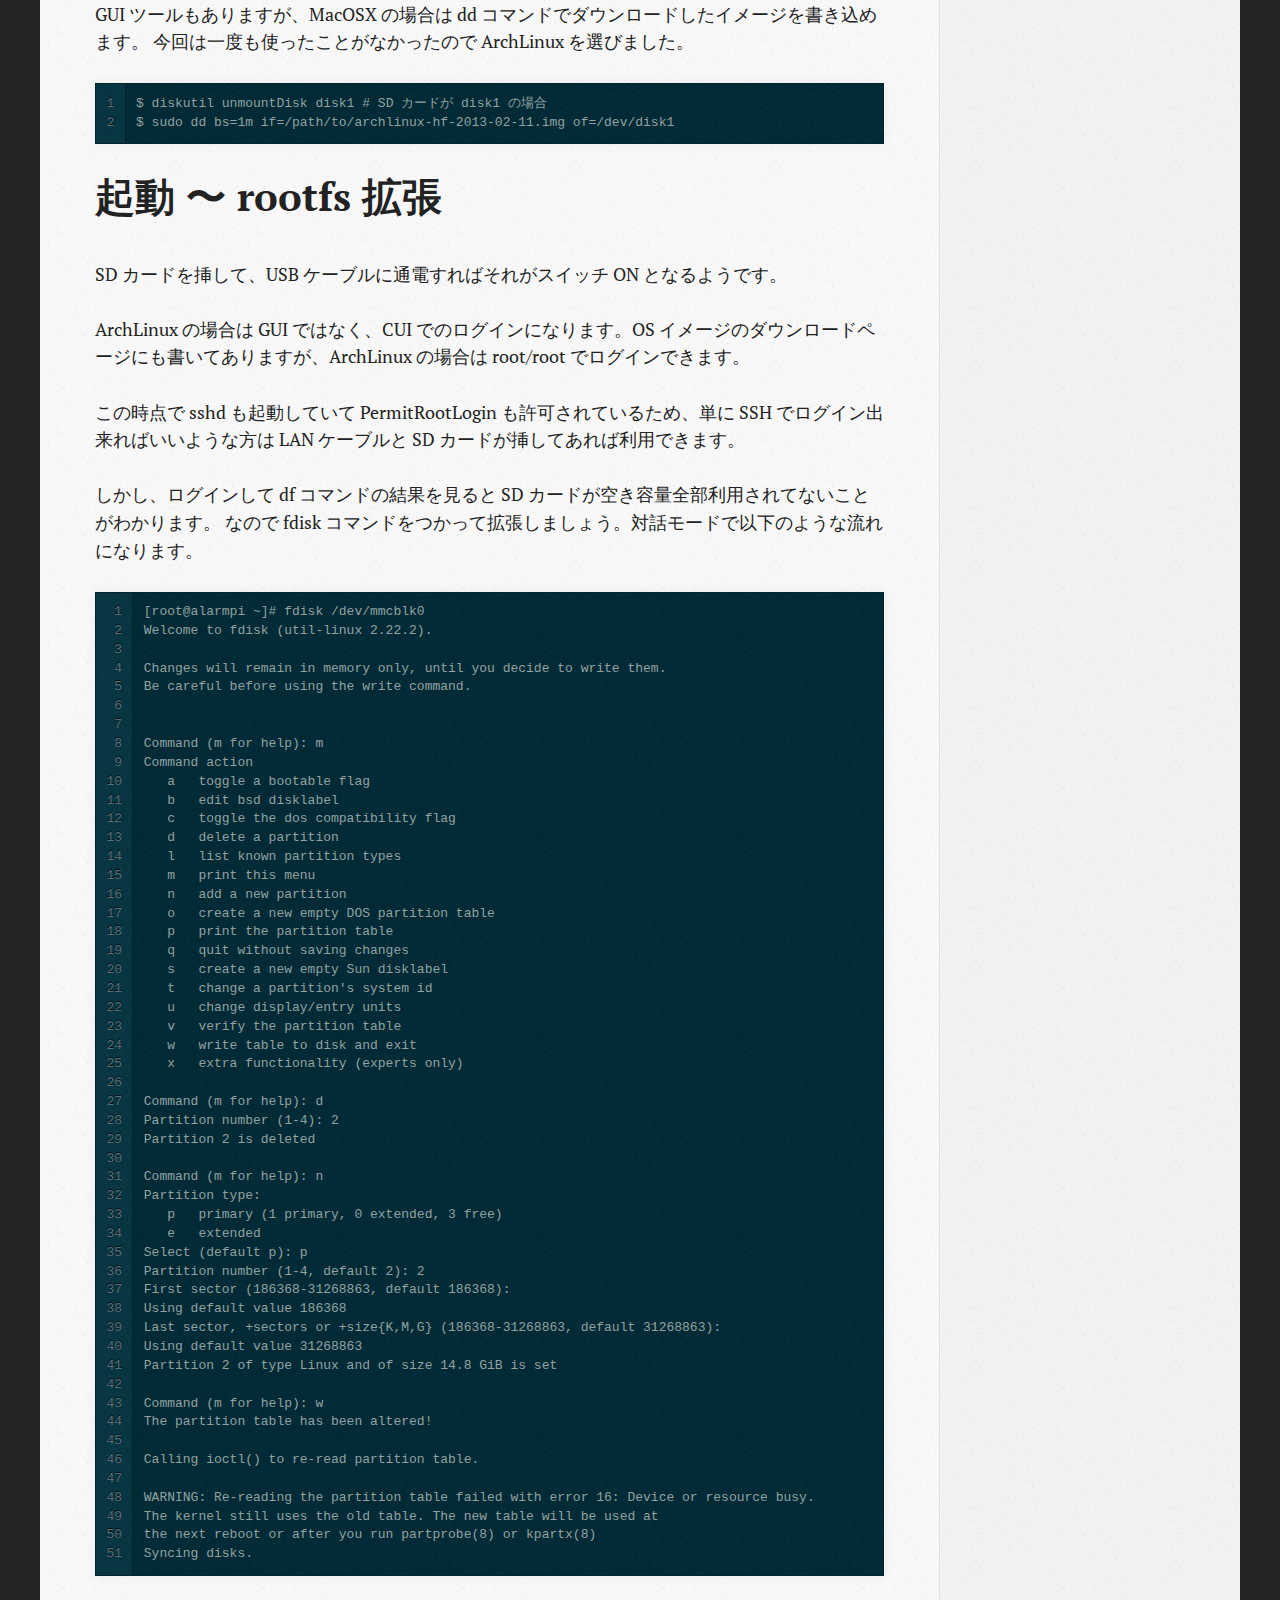
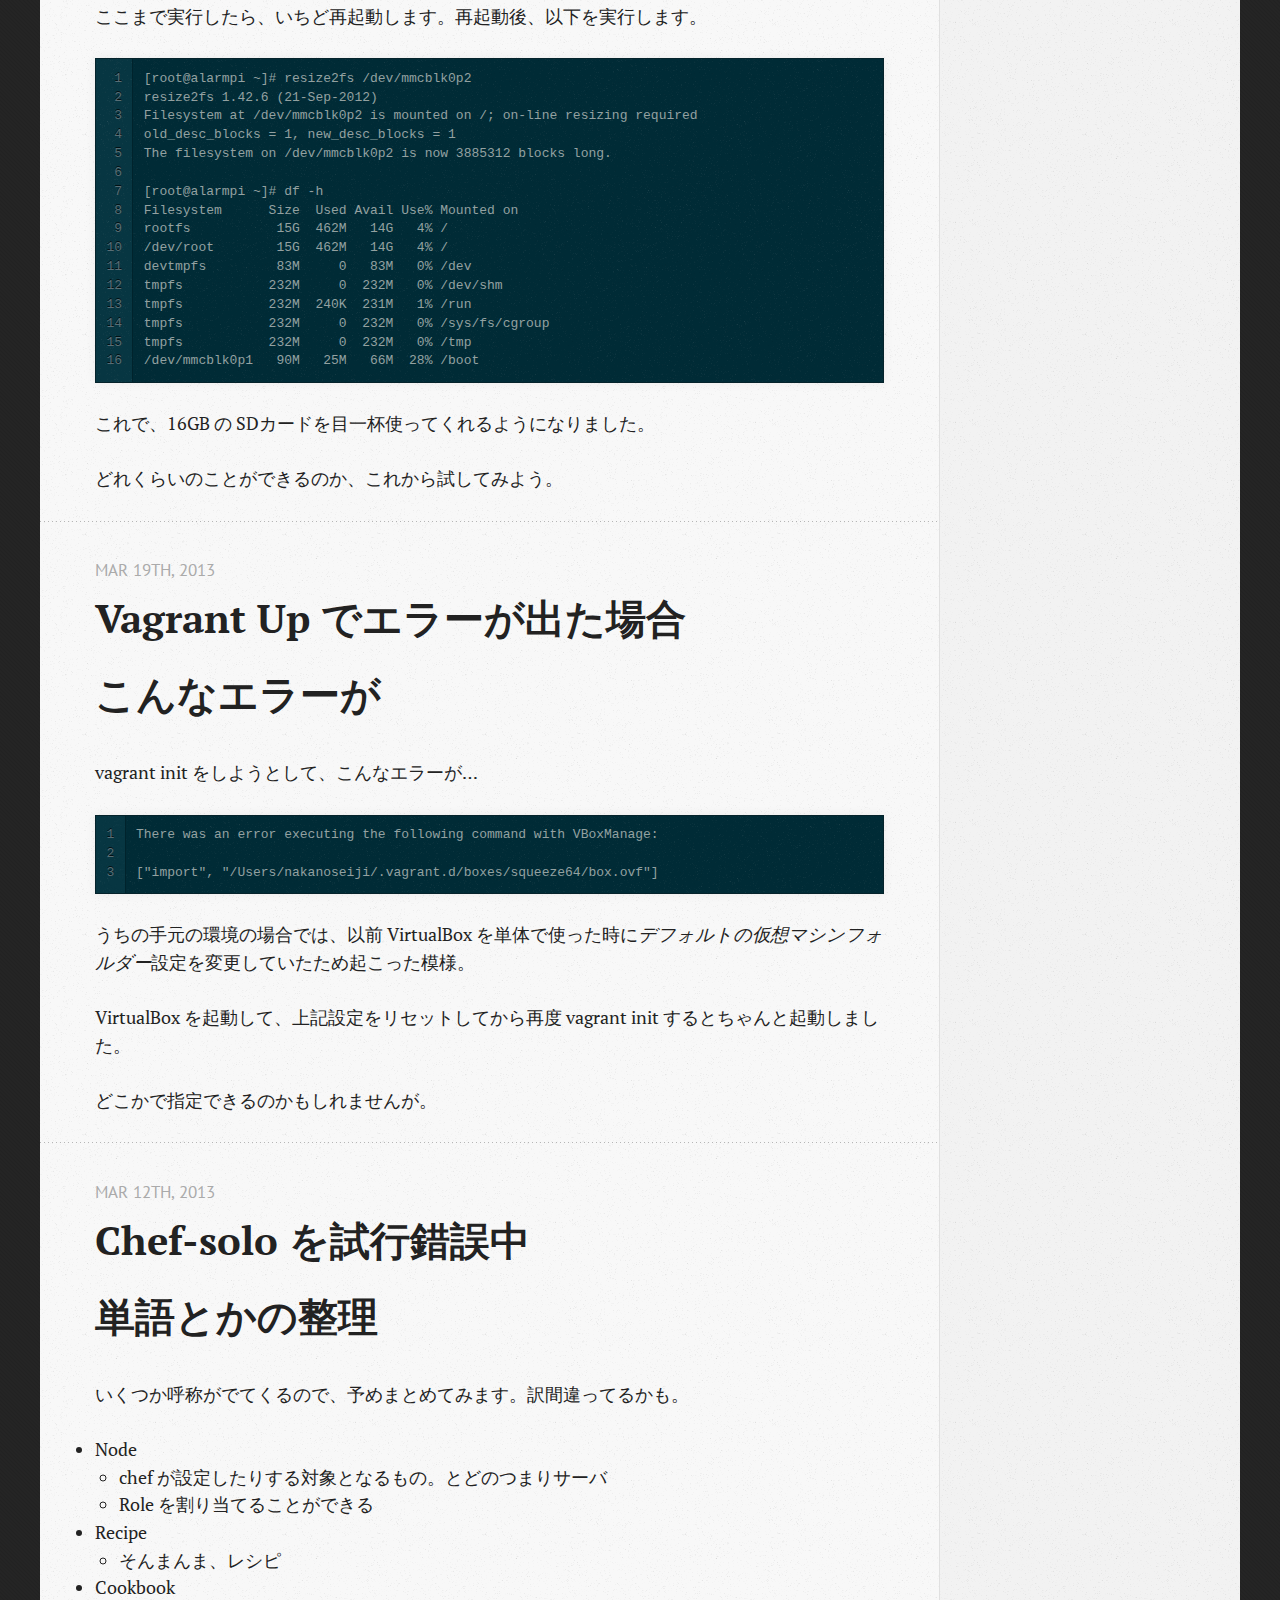
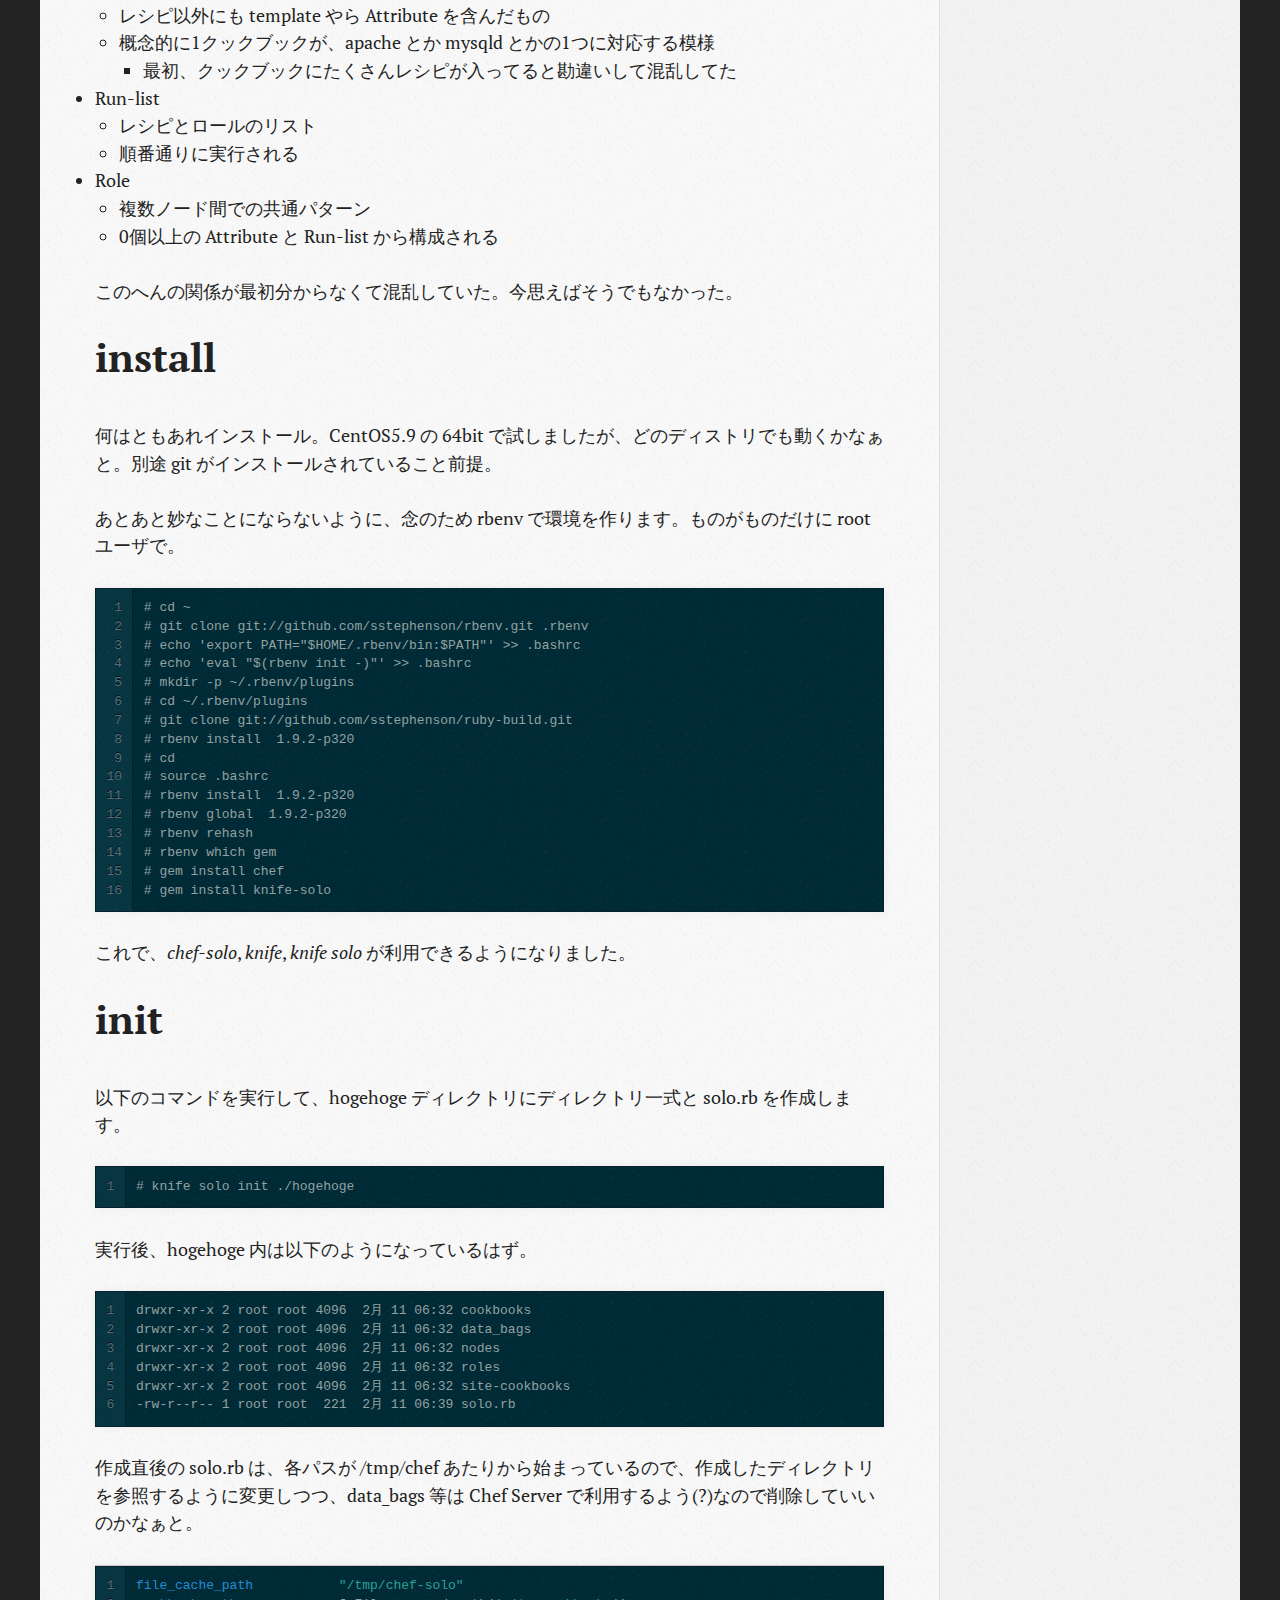
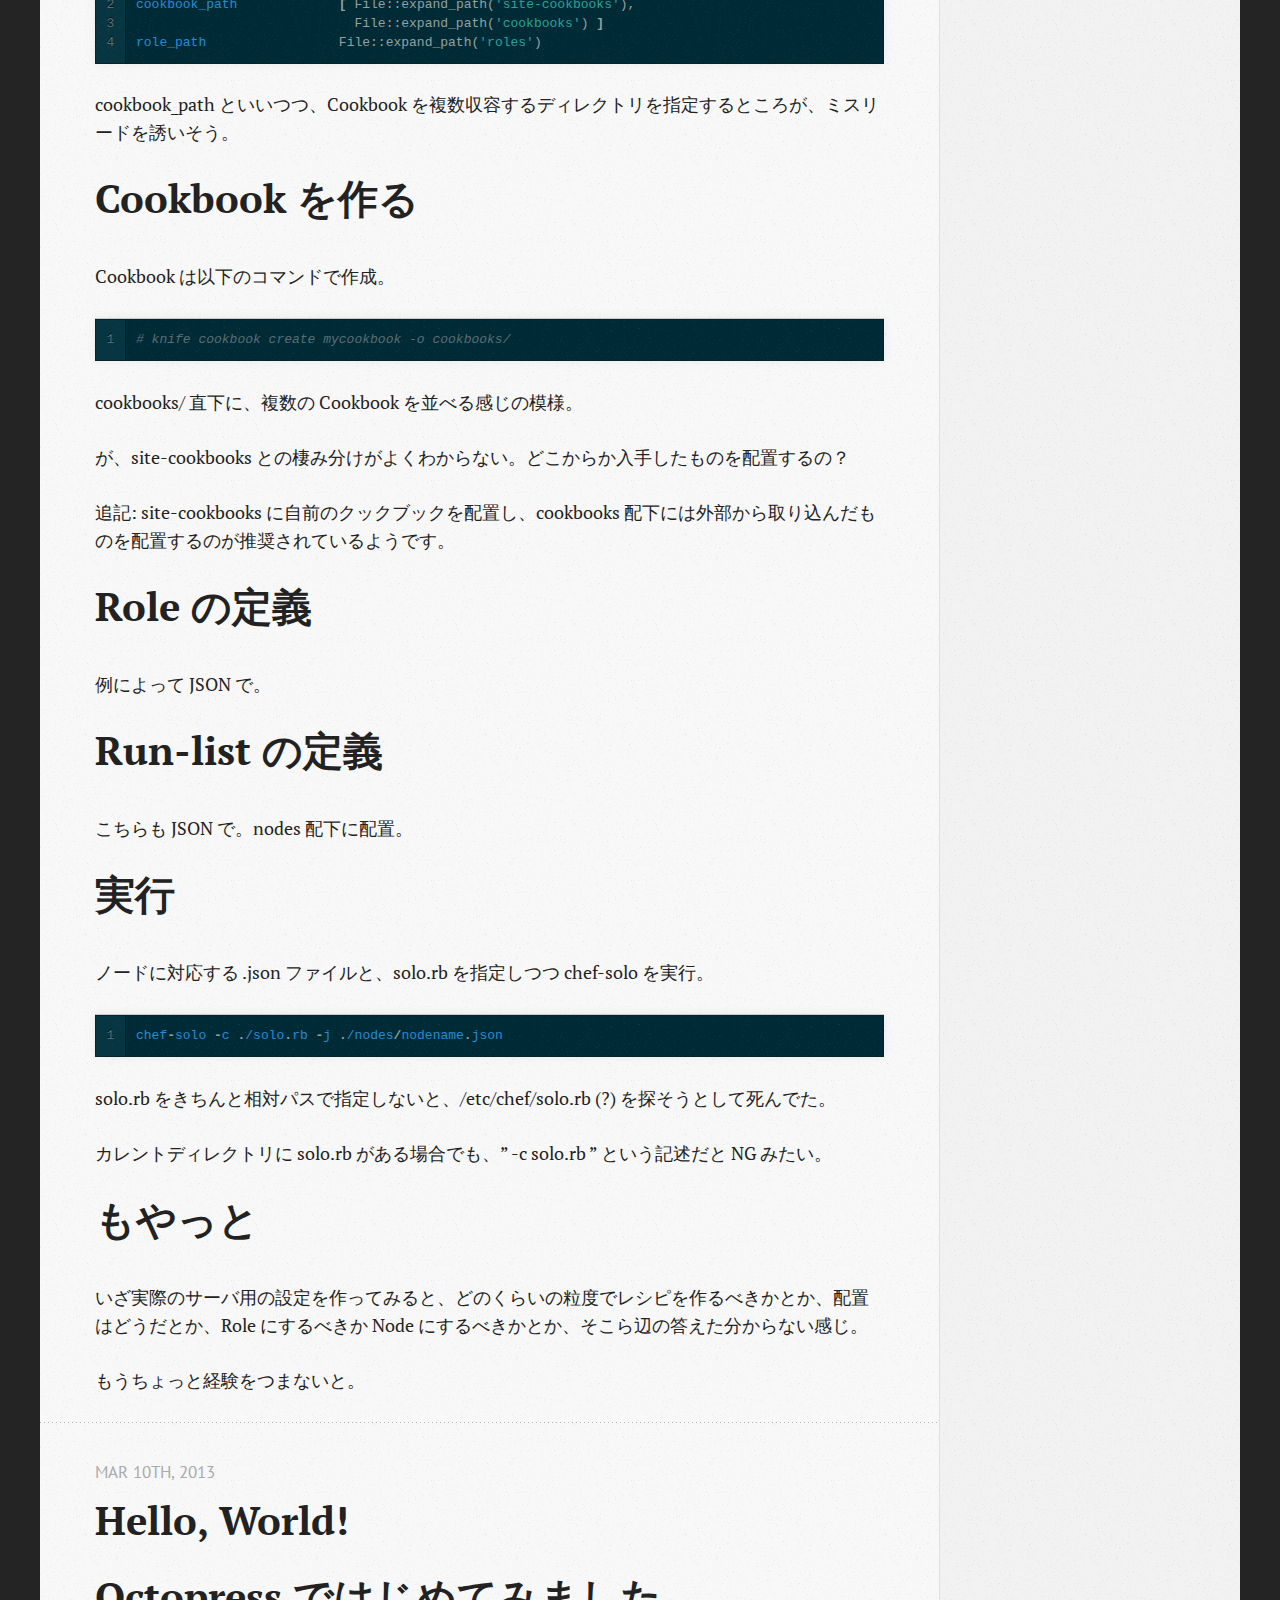
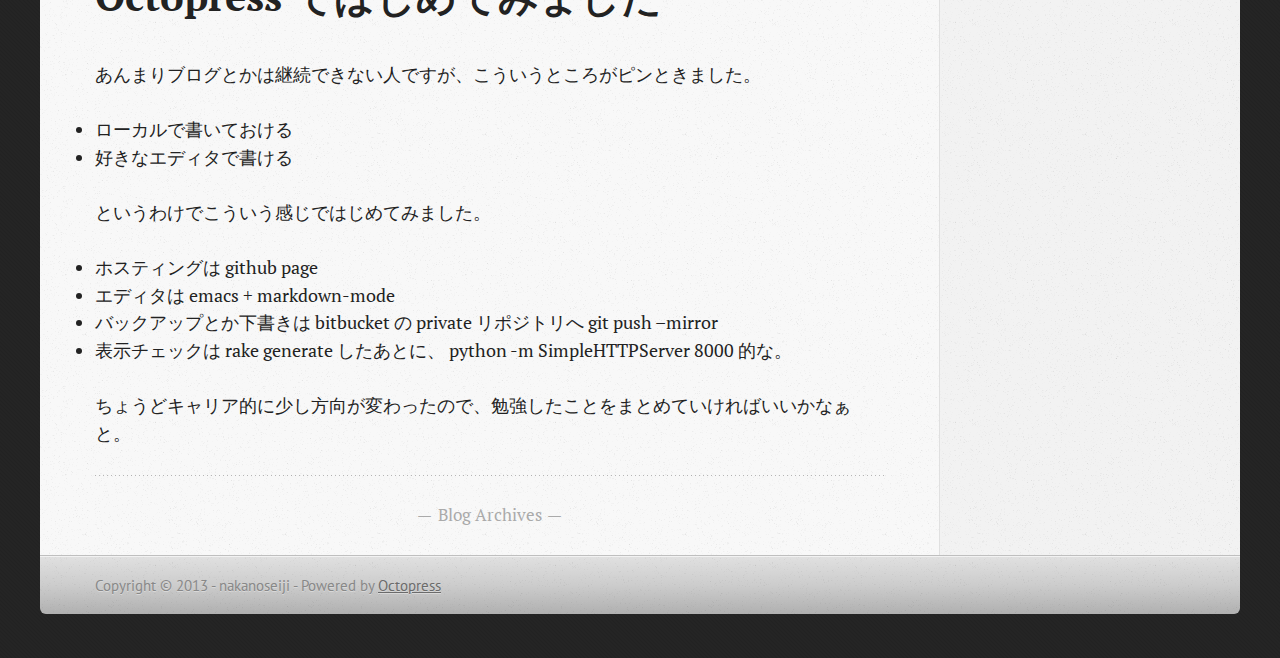
==== commit bc0f496c: "Site updated at 2013-05-26 16:12:42 UTC" ====
--- a/index.html
+++ b/index.html
@@ -9,8 +9,8 @@
   <meta name="author" content="nakanoseiji">
 
   
-  <meta name="description" content="ArchLinux を触り始めたメモ eth0 の設定ファイル RedHat 系では /etc/sysconfig/network-script/ にあるもの。
-arch だと /etc/network.d 下にあります。 ネットワークの再起動 arch だと init デーモンではなく &hellip;">
+  <meta name="description" content="なにそれ？ Publisher(Sender) は誰が購読しているかを意識することなくデータを送信し、
+Subscriber は Publisher から配信されるデータのうち、自分が欲しいものだけを受信できる機能です。 何に使えるのか？を考えるためにも、ちょっと触ってみます。 構成 &hellip;">
   
 
   <!-- http://t.co/dKP3o1e -->
@@ -66,6 +66,220 @@
     <div id="content">
       <div class="blog-index">
   
+  
+  
+    <article>
+      
+  <header>
+    
+      <h1 class="entry-title"><a href="/blog/2013/05/26/redis-pubsub/">Redis の Pub/Sub を使う</a></h1>
+    
+    
+      <p class="meta">
+        
+
+
+
+
+
+
+
+
+  
+
+
+<time datetime="2013-05-26T18:10:00+09:00" pubdate data-updated="true">May 26<span>th</span>, 2013</time>
+        
+      </p>
+    
+  </header>
+
+
+  <div class="entry-content"><h1>なにそれ？</h1>
+
+<p>Publisher(Sender) は誰が購読しているかを意識することなくデータを送信し、
+Subscriber は Publisher から配信されるデータのうち、自分が欲しいものだけを受信できる機能です。</p>
+
+<p>何に使えるのか？を考えるためにも、ちょっと触ってみます。</p>
+
+<h1>構成</h1>
+
+<p>とりあえず以下のような構成にしてみます。機材は Raspberry Pi で、OS に Fedora18 をインストールしています。</p>
+
+<ul>
+<li>master * 1</li>
+<li>slave * 2 (slave1, slave2)</li>
+</ul>
+
+
+<h1>触ってみる</h1>
+
+<p>公式のドキュメントを見てもいまいちしっくりこないので、まずは使ってみます。
+まずは master, slave それぞれに telnet で接続します。</p>
+
+<p>次に、slave1 で以下を打ち込んで、ch_1 を受信できるようにします。ちなみにチャンネルはスペースで区切って複数指定出来ます。</p>
+
+<figure class='code'><div class="highlight"><table><tr><td class="gutter"><pre class="line-numbers"><span class='line-number'>1</span>
+</pre></td><td class='code'><pre><code class=''><span class='line'>SUBSCRIBE ch_1</span></code></pre></td></tr></table></div></figure>
+
+
+<p>一方、slave_2 では以下のようにして、別のチャンネルを受信します。</p>
+
+<figure class='code'><div class="highlight"><table><tr><td class="gutter"><pre class="line-numbers"><span class='line-number'>1</span>
+</pre></td><td class='code'><pre><code class=''><span class='line'>SUBSCRIBE ch_2</span></code></pre></td></tr></table></div></figure>
+
+
+<p>次に、master で以下を実行してみます。</p>
+
+<figure class='code'><div class="highlight"><table><tr><td class="gutter"><pre class="line-numbers"><span class='line-number'>1</span>
+</pre></td><td class='code'><pre><code class=''><span class='line'>PUBLISH ch_1 Hello,ch_1</span></code></pre></td></tr></table></div></figure>
+
+
+<p>すると、slave1 につないだターミナルで以下のデータが受信されます。</p>
+
+<figure class='code'><div class="highlight"><table><tr><td class="gutter"><pre class="line-numbers"><span class='line-number'>1</span>
+<span class='line-number'>2</span>
+<span class='line-number'>3</span>
+<span class='line-number'>4</span>
+<span class='line-number'>5</span>
+<span class='line-number'>6</span>
+<span class='line-number'>7</span>
+</pre></td><td class='code'><pre><code class=''><span class='line'>*3
+</span><span class='line'>$7
+</span><span class='line'>message
+</span><span class='line'>$4
+</span><span class='line'>ch_1
+</span><span class='line'>$10
+</span><span class='line'>Hello,ch_1</span></code></pre></td></tr></table></div></figure>
+
+
+<p>次に master で以下を実行します。</p>
+
+<figure class='code'><div class="highlight"><table><tr><td class="gutter"><pre class="line-numbers"><span class='line-number'>1</span>
+</pre></td><td class='code'><pre><code class=''><span class='line'>PUBLISH ch_2 Hello,ch_2</span></code></pre></td></tr></table></div></figure>
+
+
+<p>slave2 に接続した端末にデータが流れて来ました。slave1 のほうには何も出ません。</p>
+
+<p>また、受信したいチャンネルをワイルドカードで指定できる PSUBSCRIBE があります。</p>
+
+<p>受信側が</p>
+
+<figure class='code'><div class="highlight"><table><tr><td class="gutter"><pre class="line-numbers"><span class='line-number'>1</span>
+</pre></td><td class='code'><pre><code class=''><span class='line'>PSUBSCRIBE hoge*</span></code></pre></td></tr></table></div></figure>
+
+
+<p>としていれば</p>
+
+<figure class='code'><div class="highlight"><table><tr><td class="gutter"><pre class="line-numbers"><span class='line-number'>1</span>
+<span class='line-number'>2</span>
+</pre></td><td class='code'><pre><code class=''><span class='line'>PUBLISH hogefuga 111111
+</span><span class='line'>PUBLISH hogepiyo 222222</span></code></pre></td></tr></table></div></figure>
+
+
+<p>`</p>
+
+<p>された配信内容のどちらも受信することができます。</p>
+
+<p>実際には公式のドキュメントにあるように、ドットで名前空間的に区切るような運用が好ましいと思います。</p>
+
+<p>なお、</p>
+
+<figure class='code'><div class="highlight"><table><tr><td class="gutter"><pre class="line-numbers"><span class='line-number'>1</span>
+</pre></td><td class='code'><pre><code class=''><span class='line'>PSUBSCRIBE *</span></code></pre></td></tr></table></div></figure>
+
+
+<p>とすれば PUBLISH されたすべてを受信できます。</p>
+
+<h1>検証</h1>
+
+<p>実際にどういう構成をとりえるのか、ちょっと検証してみる。</p>
+
+<h2>master で Subscribe はできるのか？</h2>
+
+<p>master で 以下を実行してみる</p>
+
+<figure class='code'><div class="highlight"><table><tr><td class="gutter"><pre class="line-numbers"><span class='line-number'>1</span>
+<span class='line-number'>2</span>
+</pre></td><td class='code'><pre><code class=''><span class='line'>SUBSCRIBE ch_master
+</span><span class='line'>PUBLISH ch_master Hello,Master</span></code></pre></td></tr></table></div></figure>
+
+
+<p>すると、以下の様なメッセージが帰って来ました。</p>
+
+<figure class='code'><div class="highlight"><table><tr><td class="gutter"><pre class="line-numbers"><span class='line-number'>1</span>
+</pre></td><td class='code'><pre><code class=''><span class='line'>-ERR only (P)SUBSCRIBE / (P)UNSUBSCRIBE / QUIT allowed in this context</span></code></pre></td></tr></table></div></figure>
+
+
+<p>どうやら SUBSCRIBE している 接続 ではそれ専用になるようです。</p>
+
+<p>もう一つ telnet を起動して、master に接続してみて以下を実行します。もともと接続している方は SUBSCRIBE したままです。</p>
+
+<figure class='code'><div class="highlight"><table><tr><td class="gutter"><pre class="line-numbers"><span class='line-number'>1</span>
+</pre></td><td class='code'><pre><code class=''><span class='line'>PUBLISH ch_master Hello,Master</span></code></pre></td></tr></table></div></figure>
+
+
+<p>すると予想通り master で SUBSCRIBE した接続に以下のデータが返って来ました。
+つまり、SUBSCRIBER として接続したとき、その接続は受信専用ということになります。</p>
+
+<figure class='code'><div class="highlight"><table><tr><td class="gutter"><pre class="line-numbers"><span class='line-number'>1</span>
+<span class='line-number'>2</span>
+<span class='line-number'>3</span>
+<span class='line-number'>4</span>
+<span class='line-number'>5</span>
+<span class='line-number'>6</span>
+<span class='line-number'>7</span>
+</pre></td><td class='code'><pre><code class=''><span class='line'>*3
+</span><span class='line'>$7
+</span><span class='line'>message
+</span><span class='line'>$9
+</span><span class='line'>ch_master
+</span><span class='line'>$12
+</span><span class='line'>Hello,Master</span></code></pre></td></tr></table></div></figure>
+
+
+<h2>過去の配信内容を SUBSCRIBE できる？</h2>
+
+<p>当たり前に考えてできないはずです。が、念のため確認してみます。</p>
+
+<p>slave1 に別の telnet を起動して接続し、ch_1 を SUBSCRIBE してみます。</p>
+
+<figure class='code'><div class="highlight"><table><tr><td class="gutter"><pre class="line-numbers"><span class='line-number'>1</span>
+</pre></td><td class='code'><pre><code class=''><span class='line'>SUBSCRIBE ch_1</span></code></pre></td></tr></table></div></figure>
+
+
+<p>当然ながら、過去に PUBLISH したデータは流れて来ません。</p>
+
+<p>ついでに master でたくさん PUBLISH で発行した後に、保存させてみます。</p>
+
+<figure class='code'><div class="highlight"><table><tr><td class="gutter"><pre class="line-numbers"><span class='line-number'>1</span>
+</pre></td><td class='code'><pre><code class=''><span class='line'>SAVE</span></code></pre></td></tr></table></div></figure>
+
+
+<p>データファイルのサイズは変わりませんでした。保存する必要はないので当然ですね。</p>
+
+<h2>受信可能チャンネル数</h2>
+
+<p>ためしに ch1 から ch1000 までの 1000チャンネルを SUBSCRIBE してみます。</p>
+
+<p>ちゃんと受信できました。</p>
+
+<h2>slave から配信できるか</h2>
+
+<p>master および slave1,2 にそれぞれ telnet 接続して <em>SUBSCRIBE hoge</em> しておきます。
+それと別に slave1 に接続した端末から、hoge チャンネルに PUBLISH します。</p>
+
+<p>当たり前ですが、受信ができたのは同じ slave1 に接続している端末でした。</p>
+
+<h2>というわけで</h2>
+
+<p>どういう用途に使おうか悩ましいところ。</p>
+</div>
+  
+  
+
+
+    </article>
   
   
     <article>
@@ -680,6 +894,10 @@
   <ul id="recent_posts">
     
       <li class="post">
+        <a href="/blog/2013/05/26/redis-pubsub/">Redis の Pub/Sub を使う</a>
+      </li>
+    
+      <li class="post">
         <a href="/blog/2013/04/07/helloarchlinux/">Hello, ArchLinux!</a>
       </li>
     
@@ -693,10 +911,6 @@
     
       <li class="post">
         <a href="/blog/2013/03/12/hello-chef-solo/">chef-solo を試行錯誤中</a>
-      </li>
-    
-      <li class="post">
-        <a href="/blog/2013/03/10/hello-world/">Hello, World!</a>
       </li>
     
   </ul>
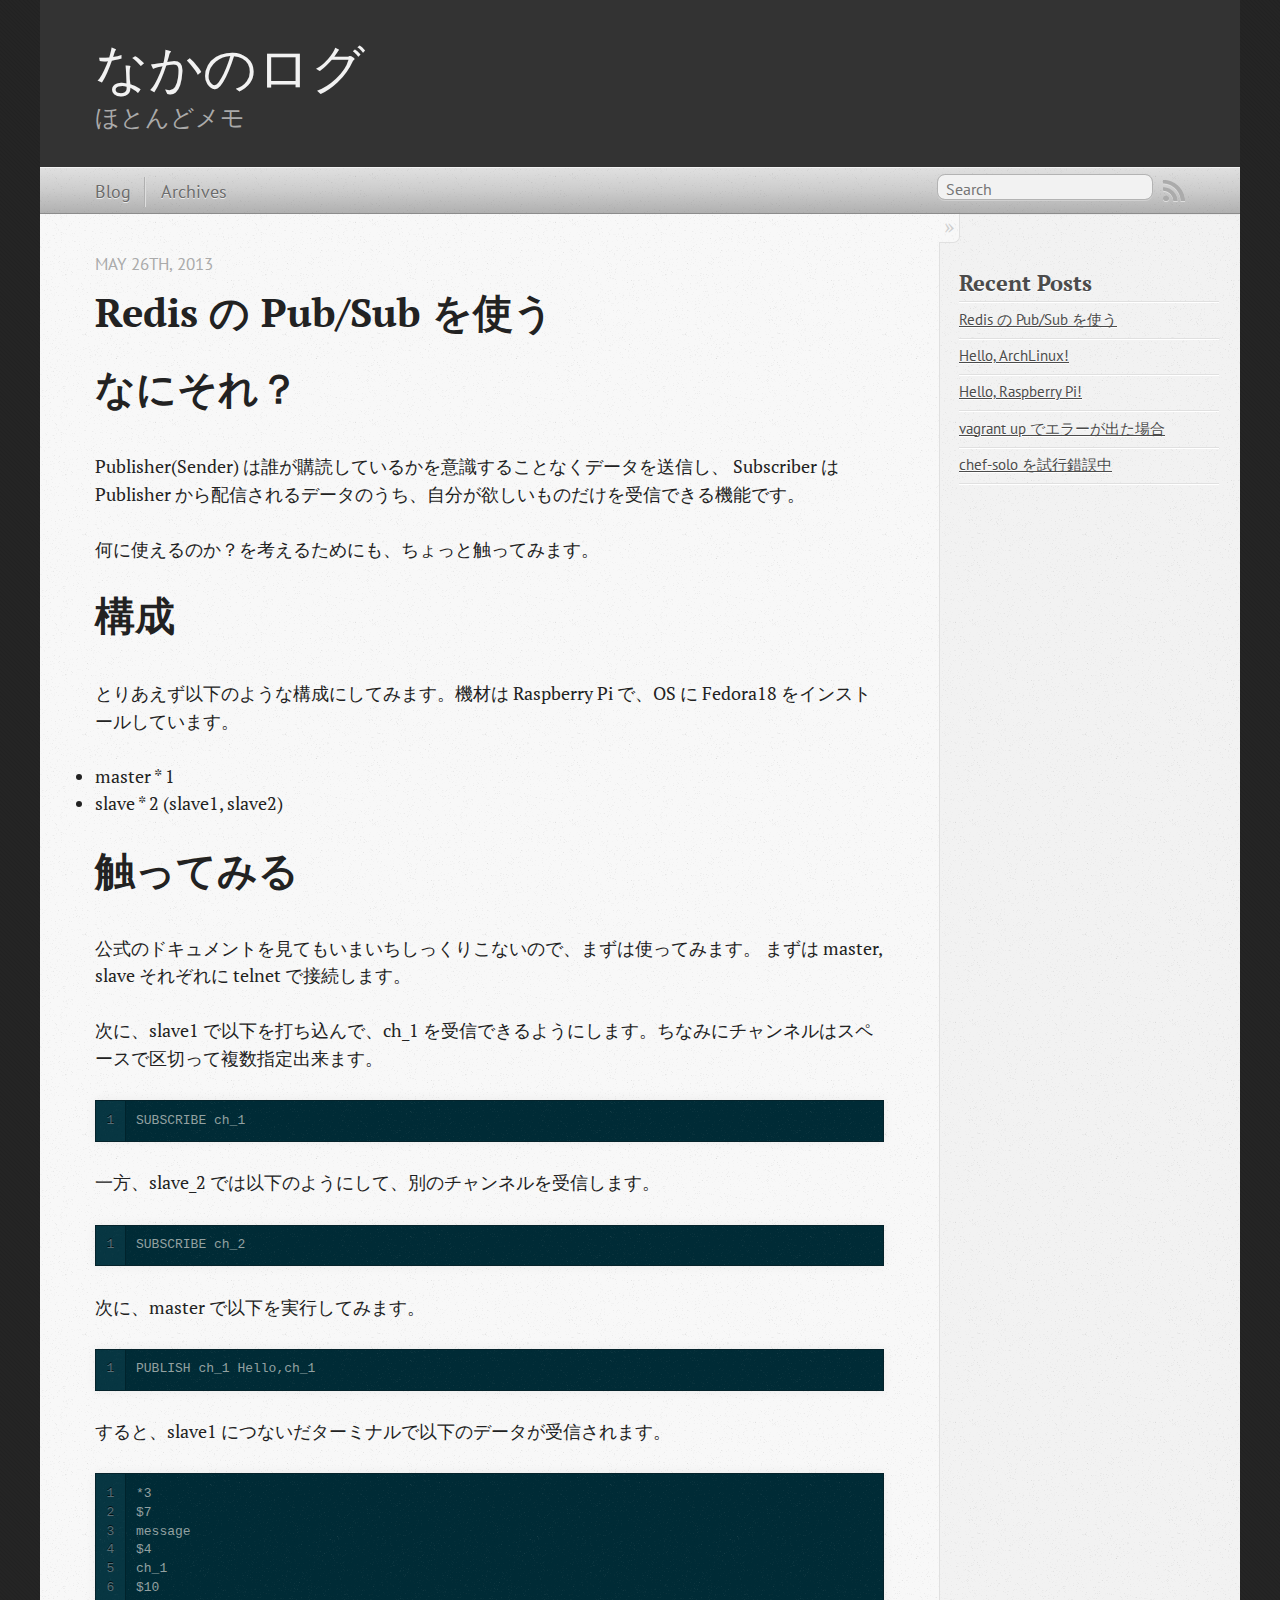
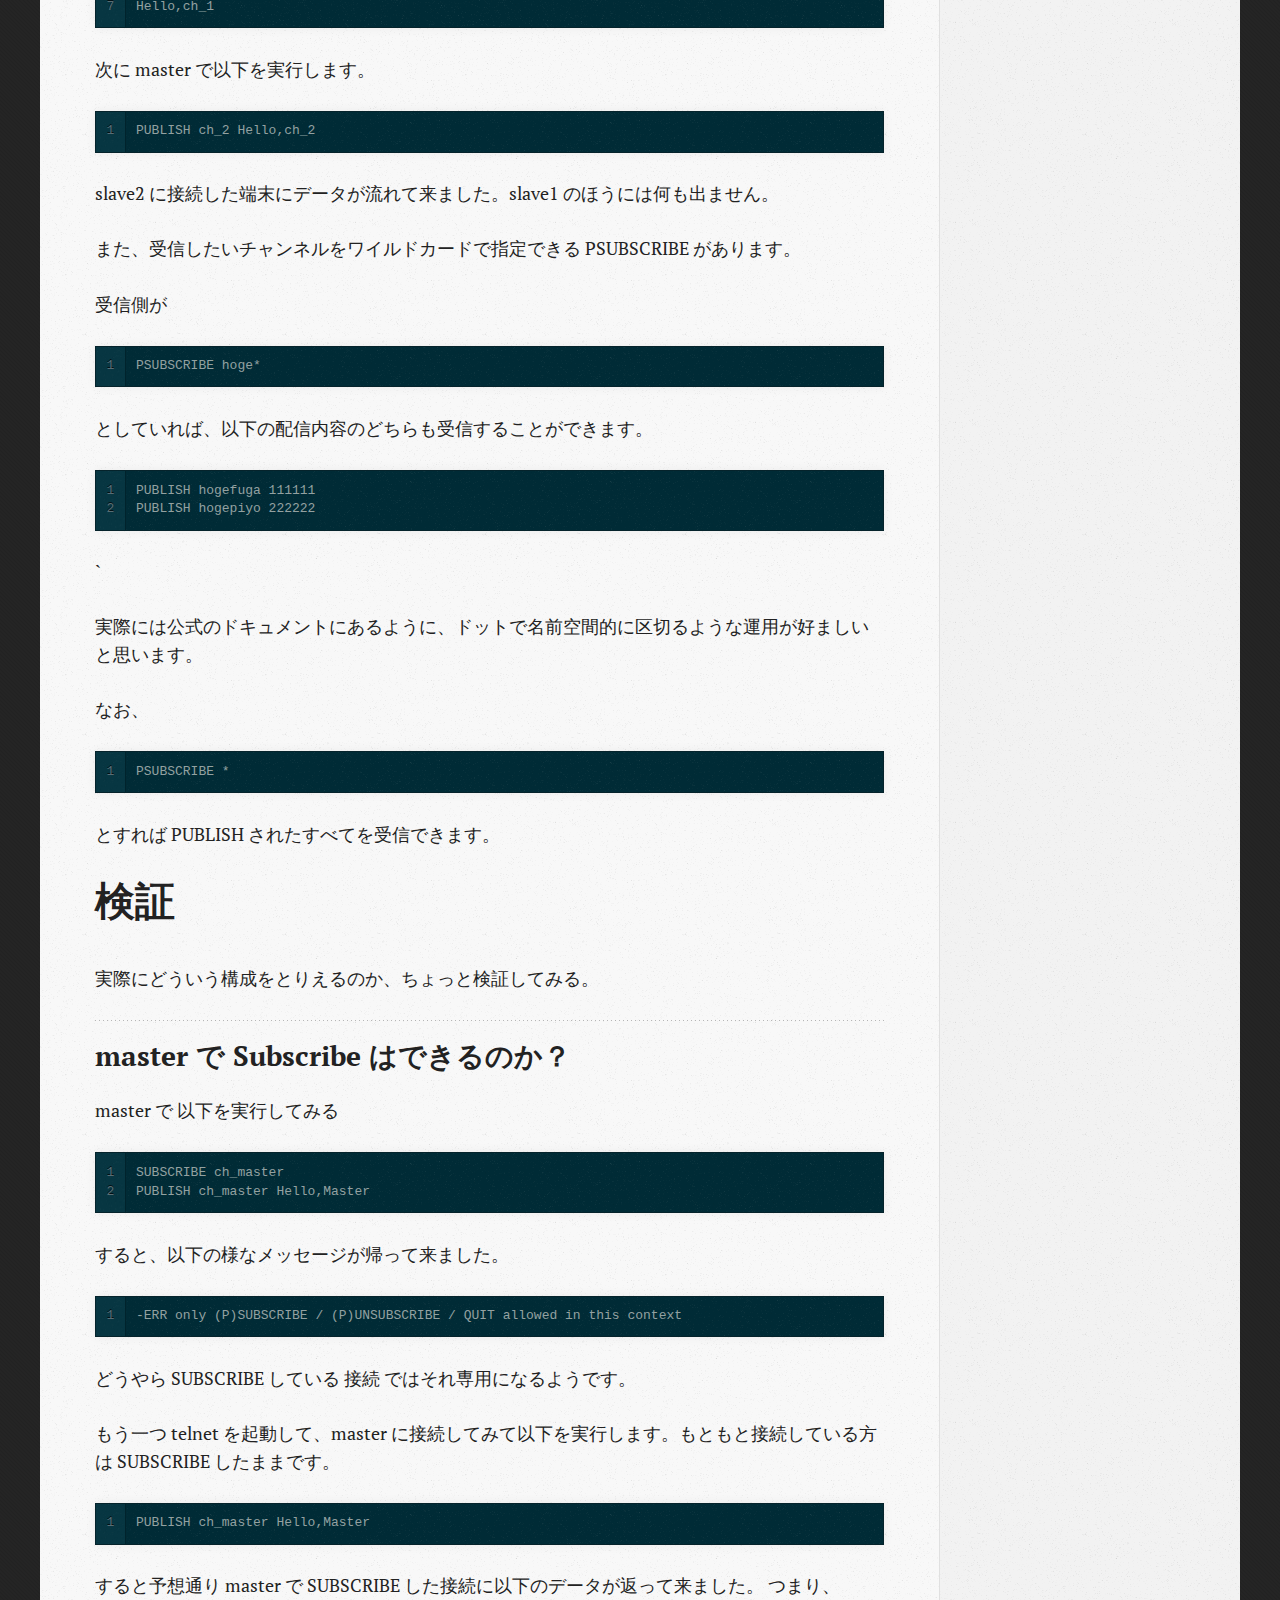
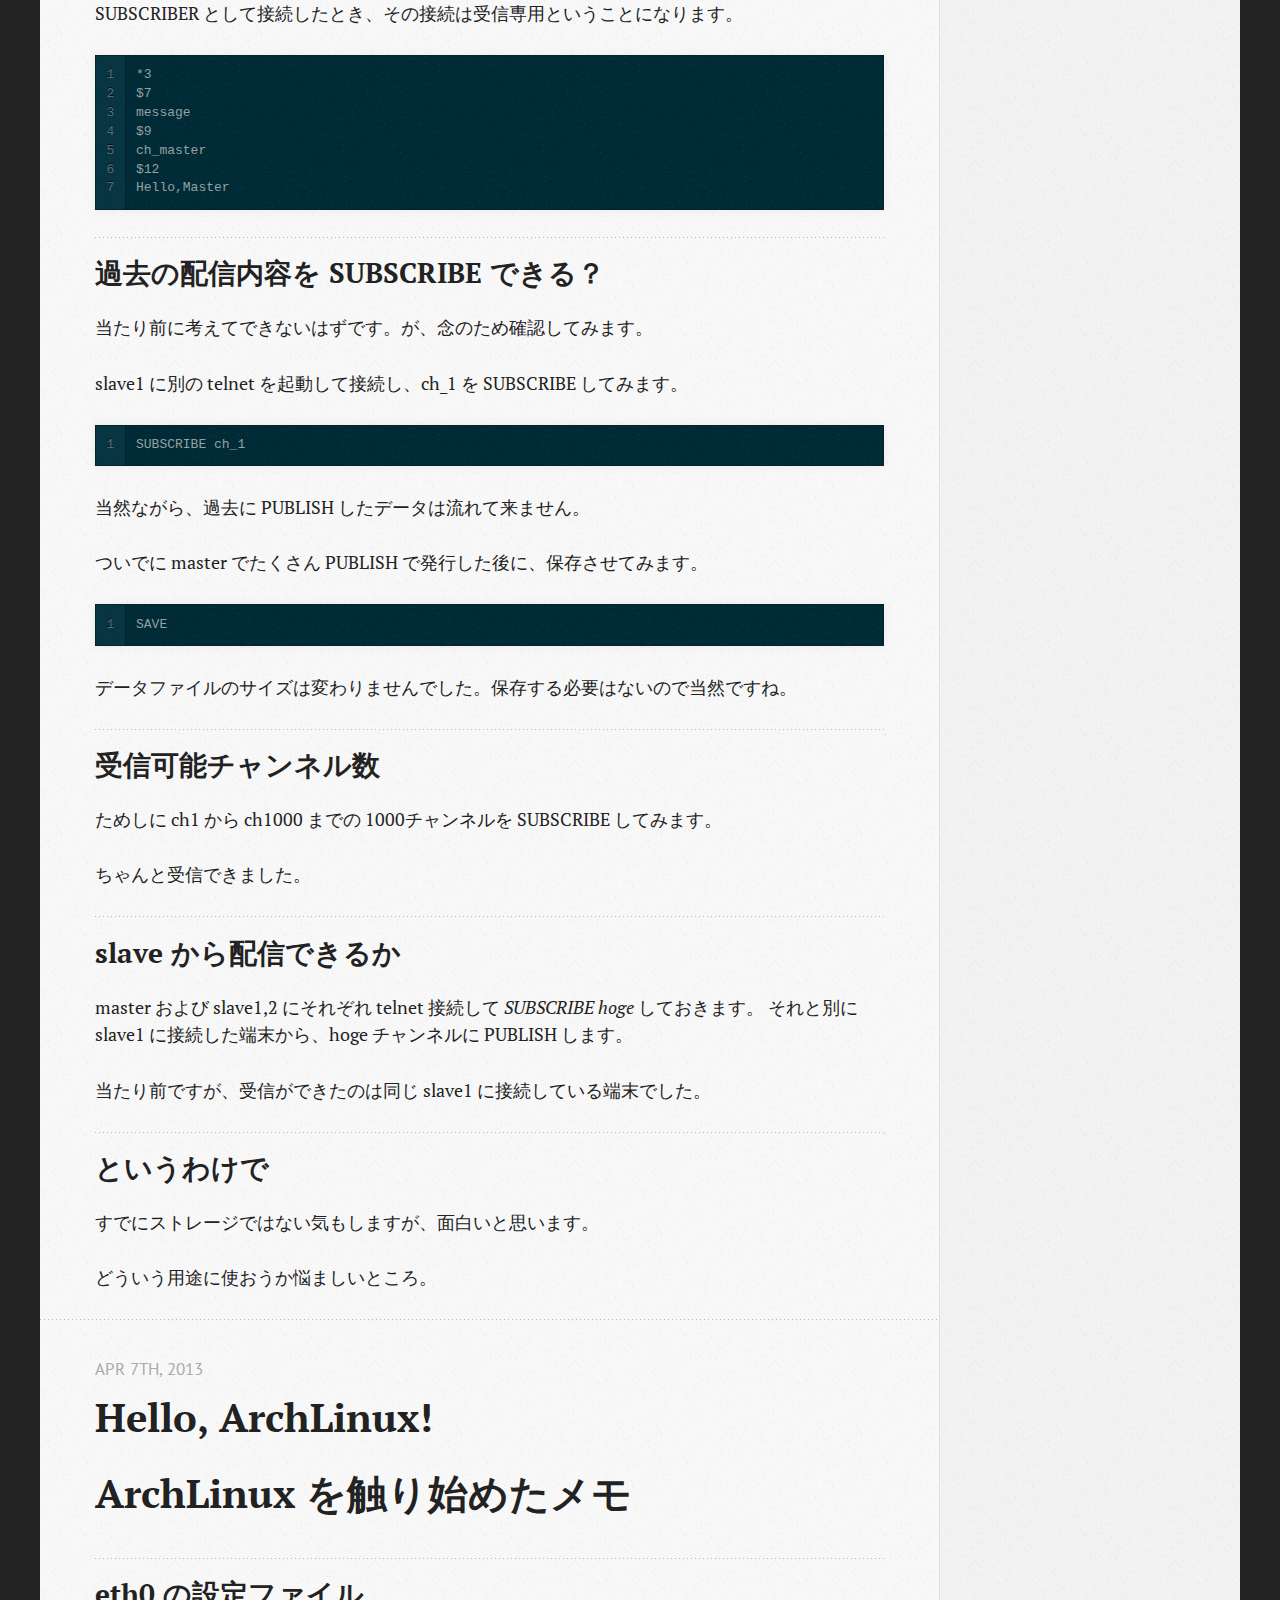
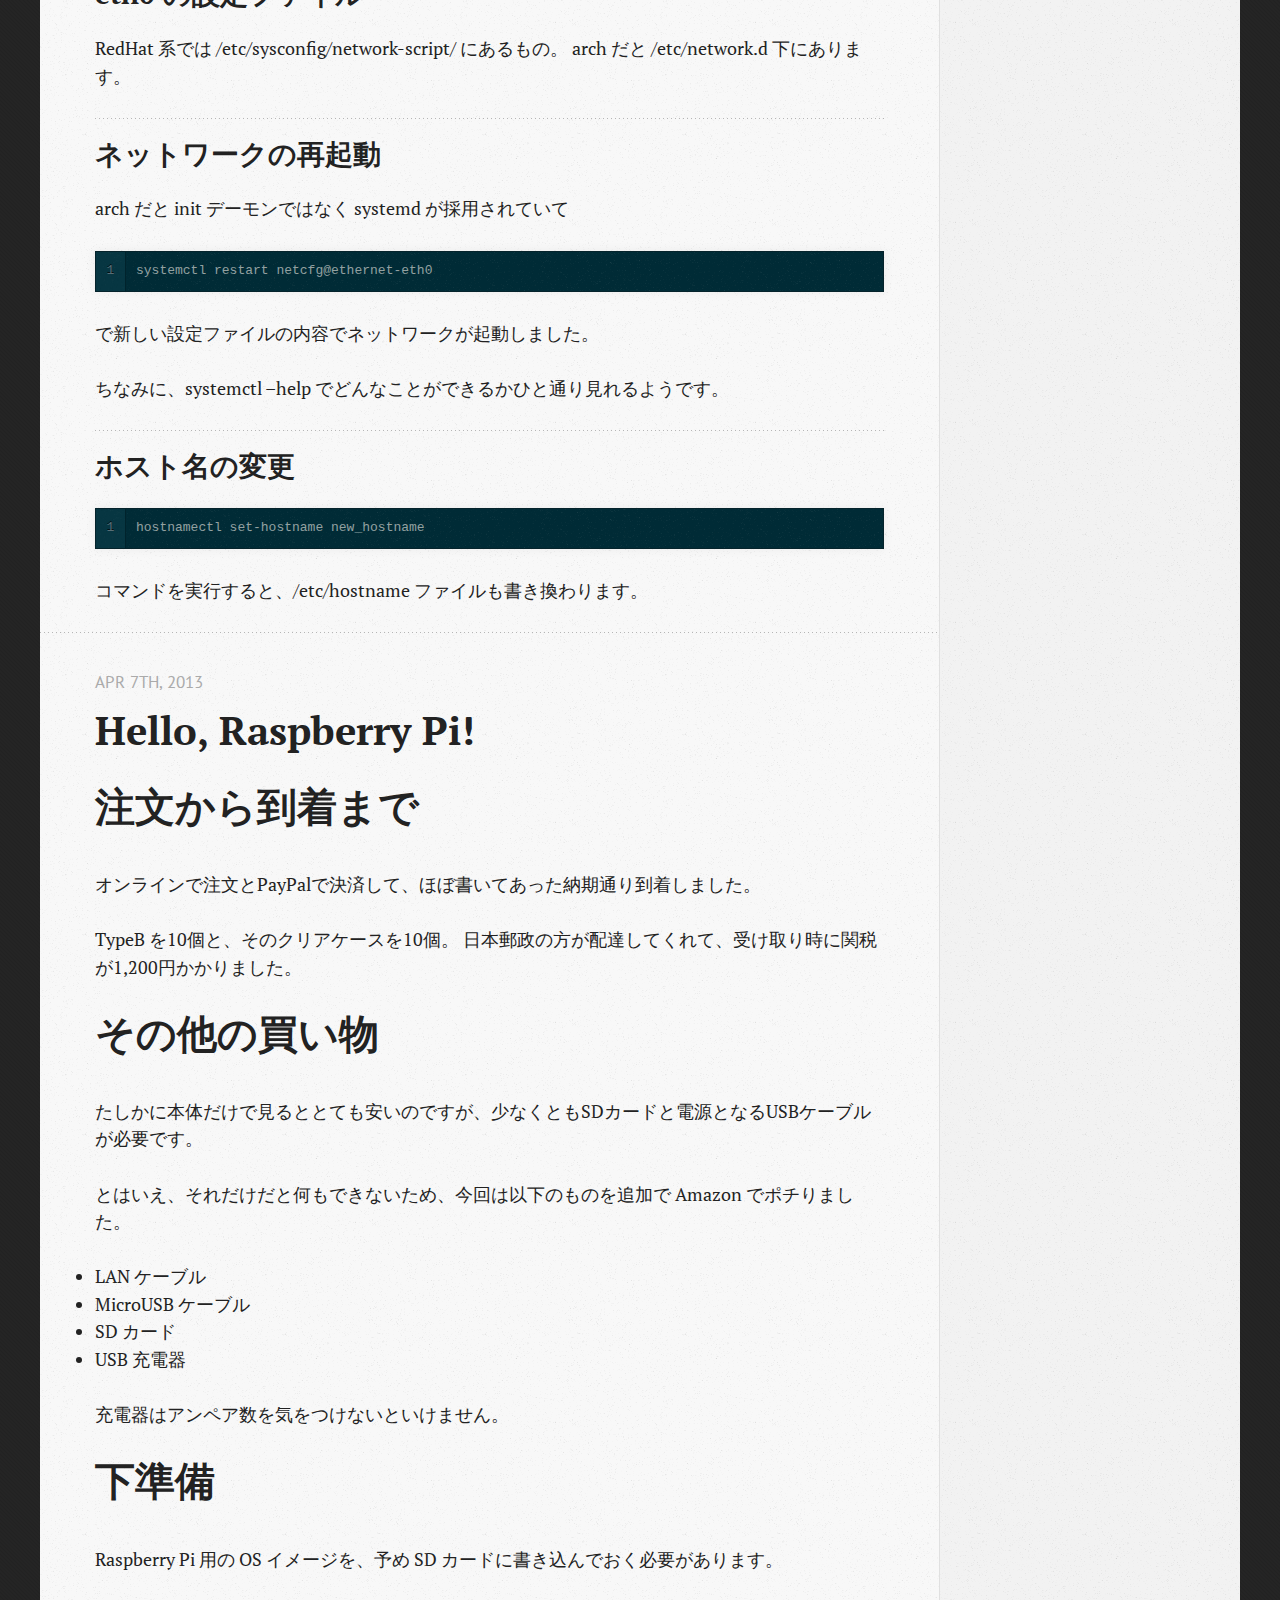
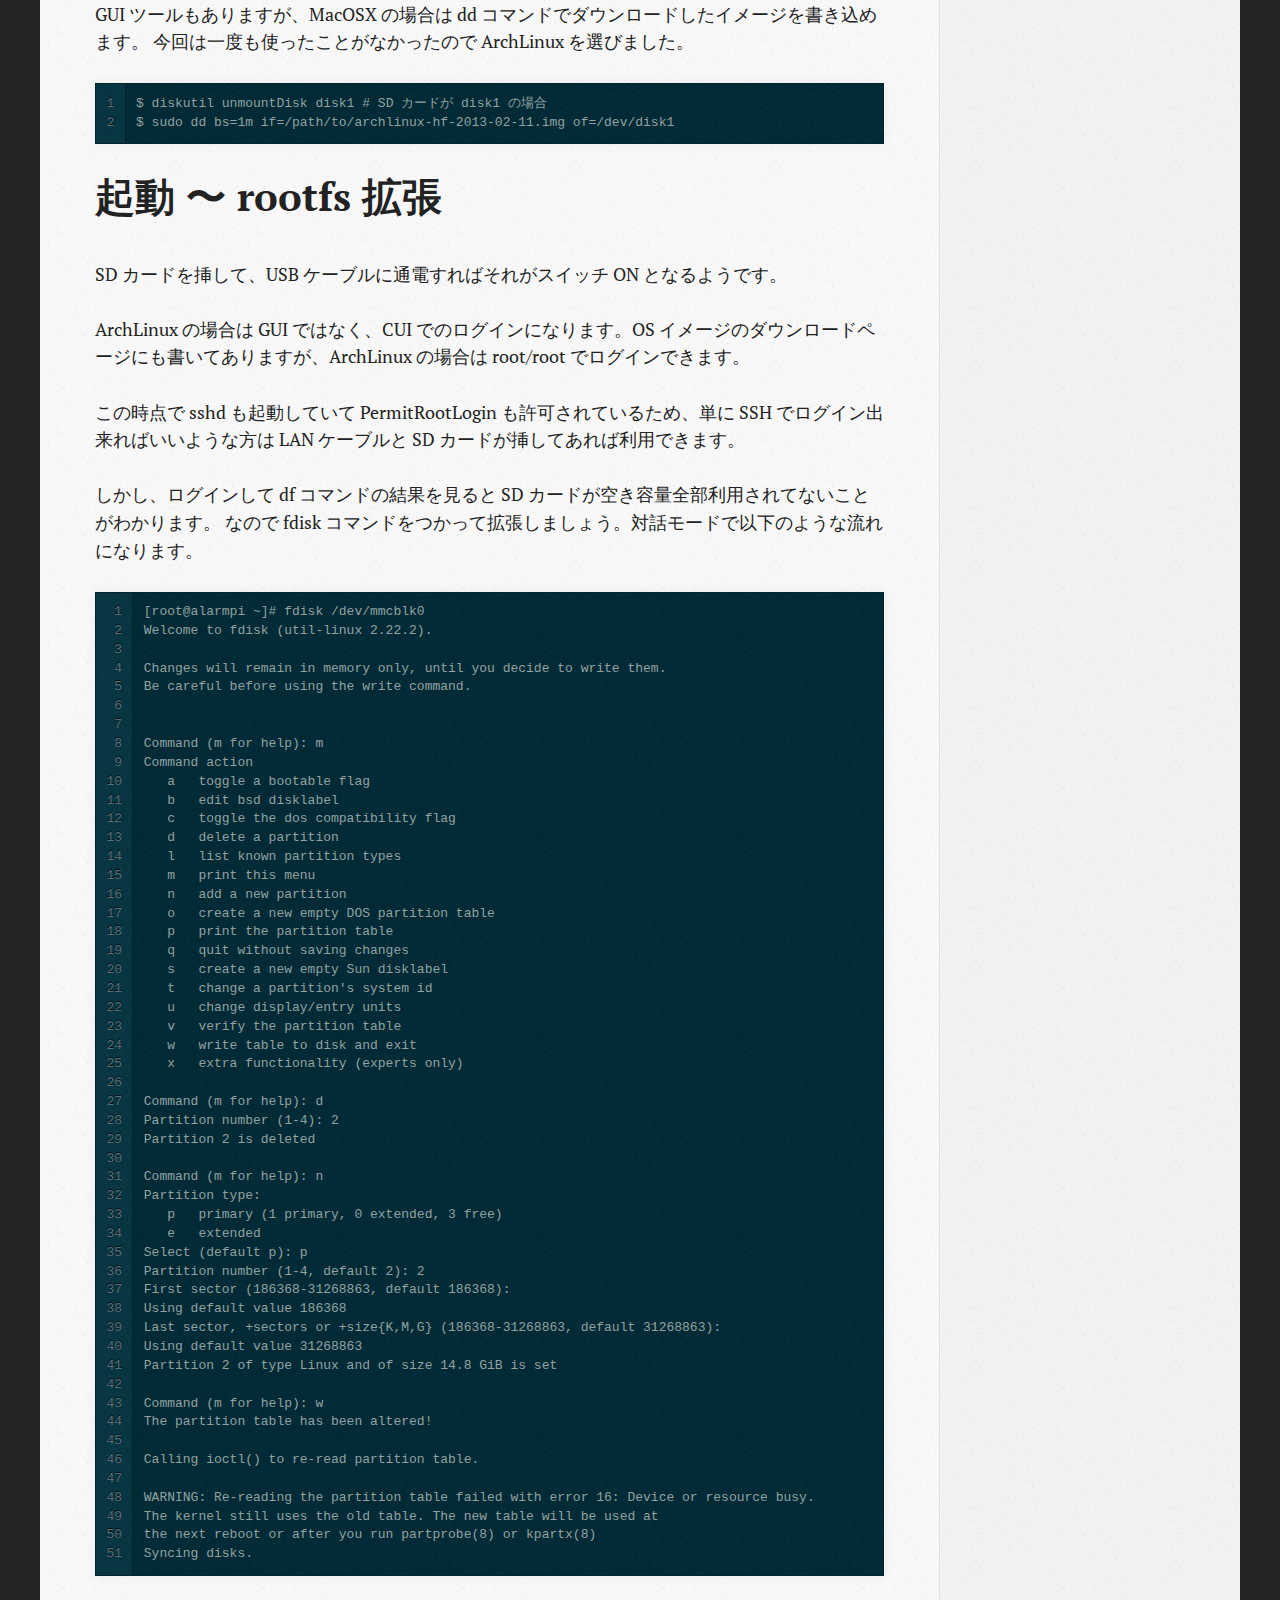
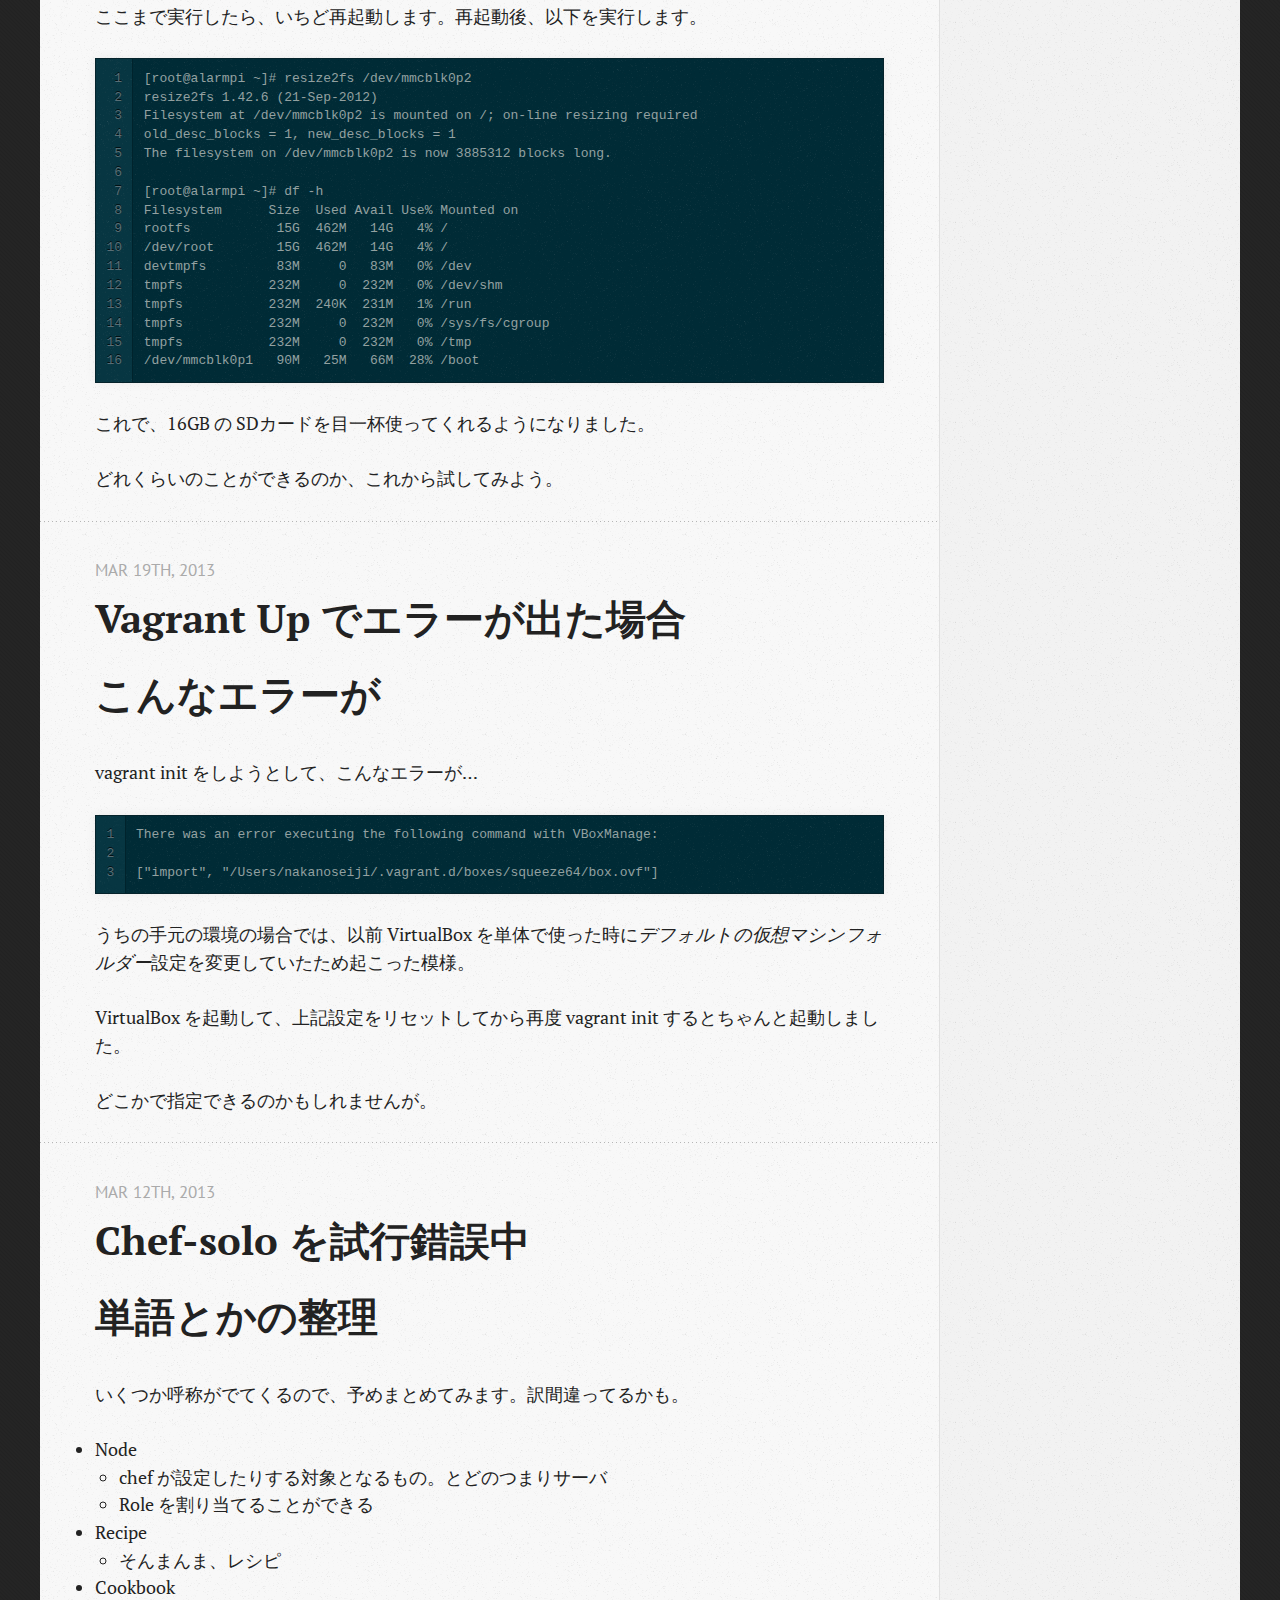
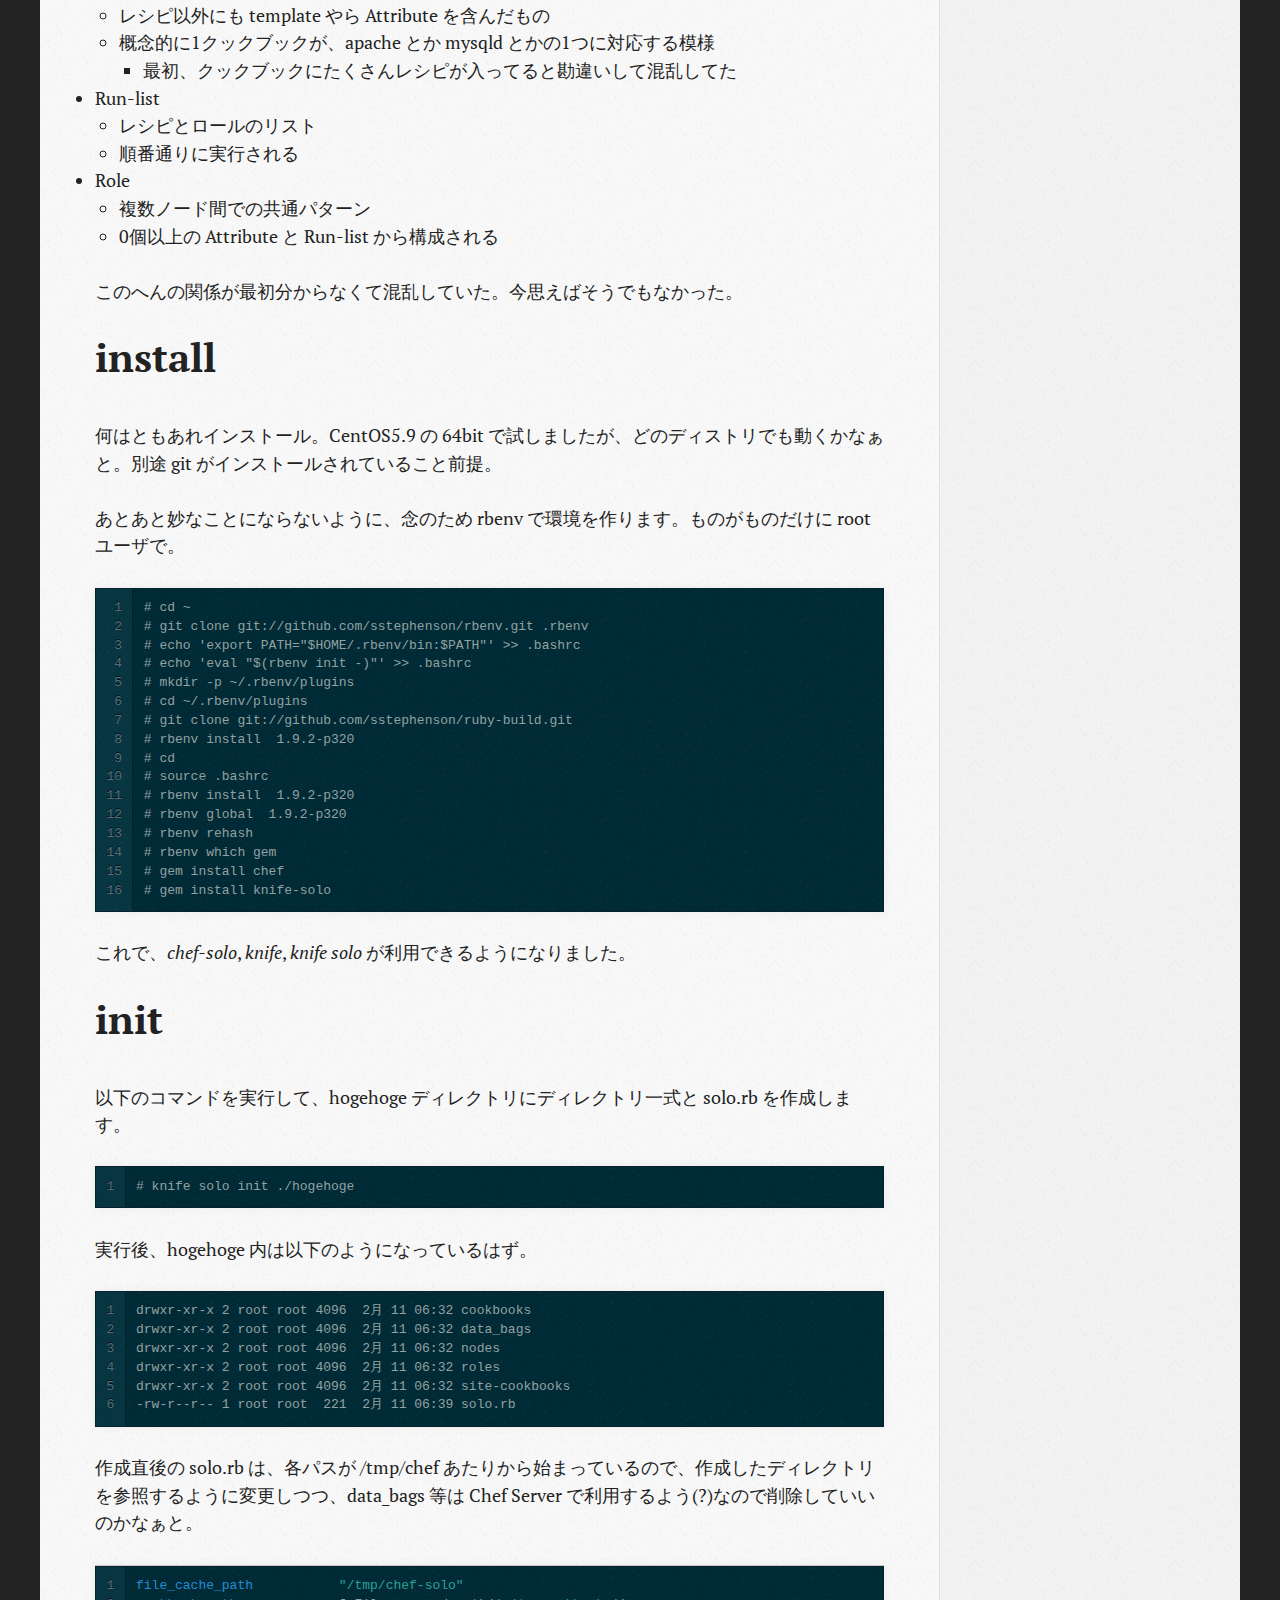
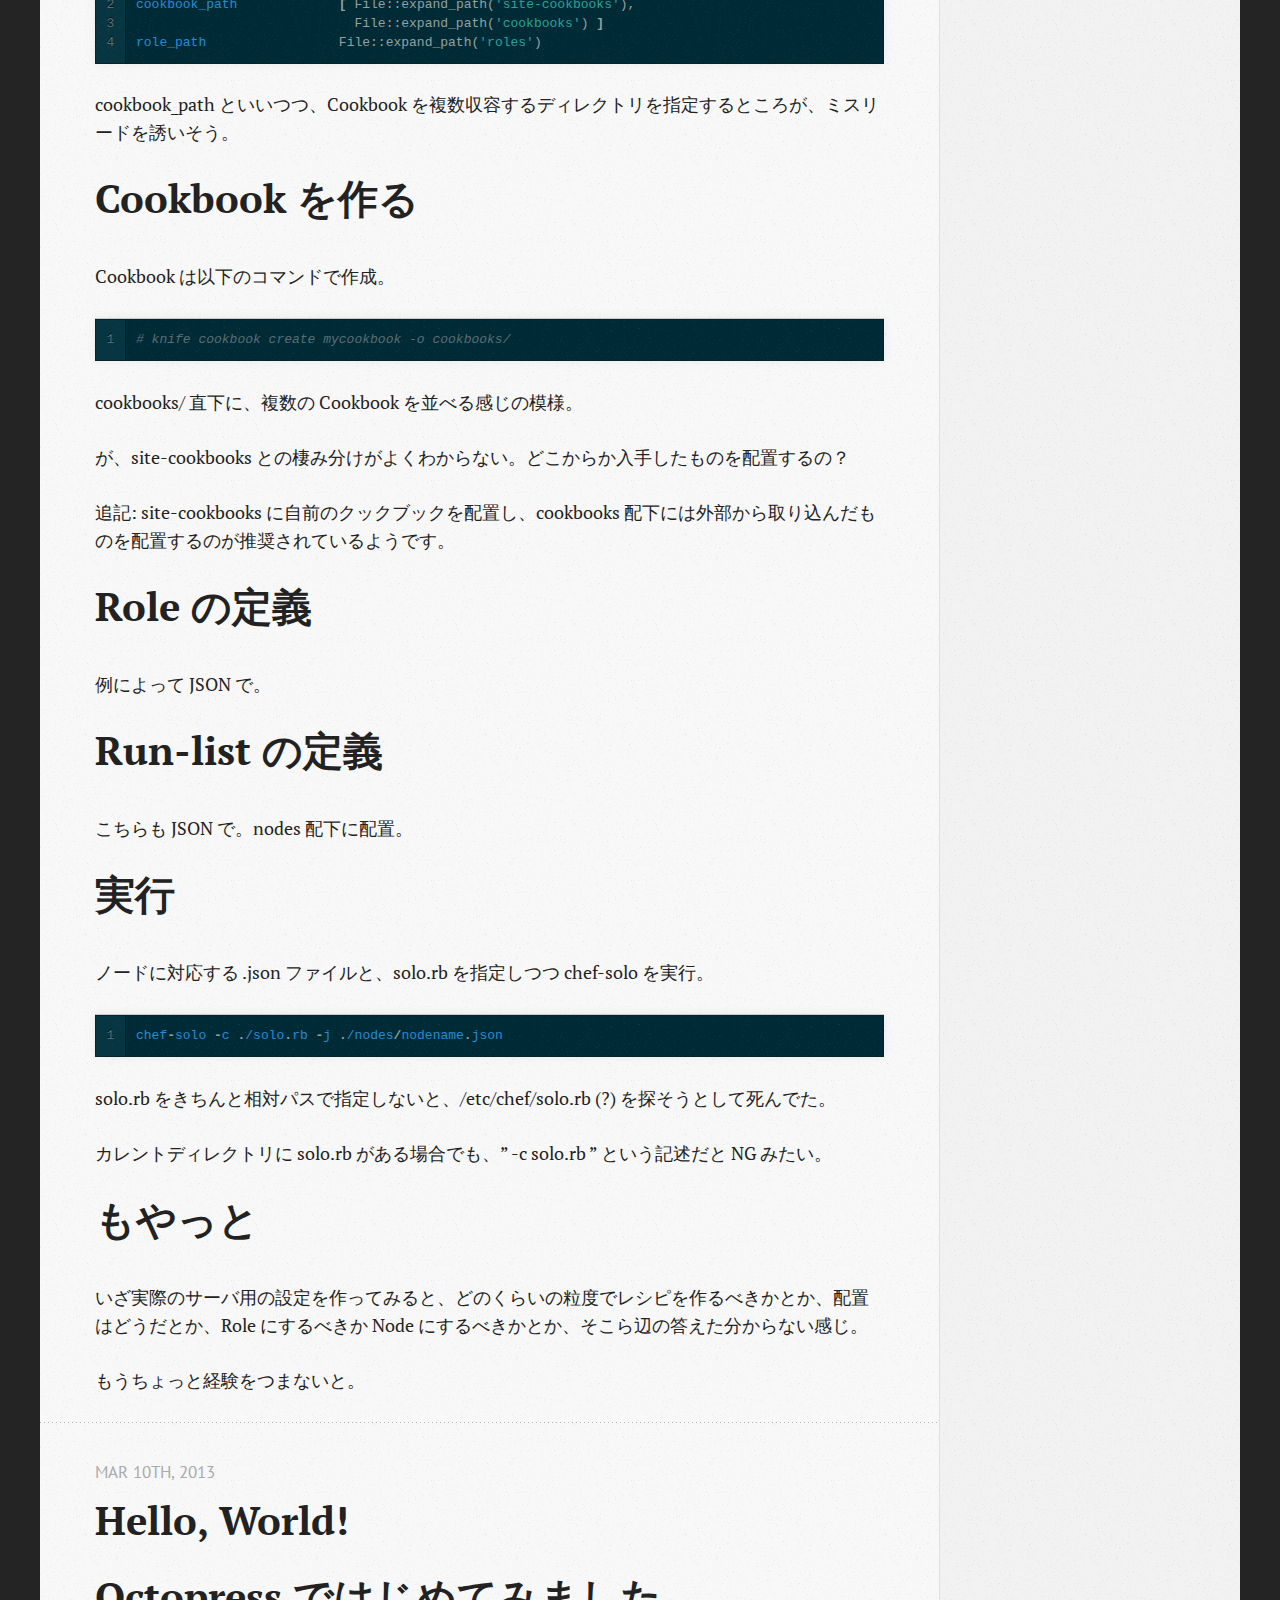
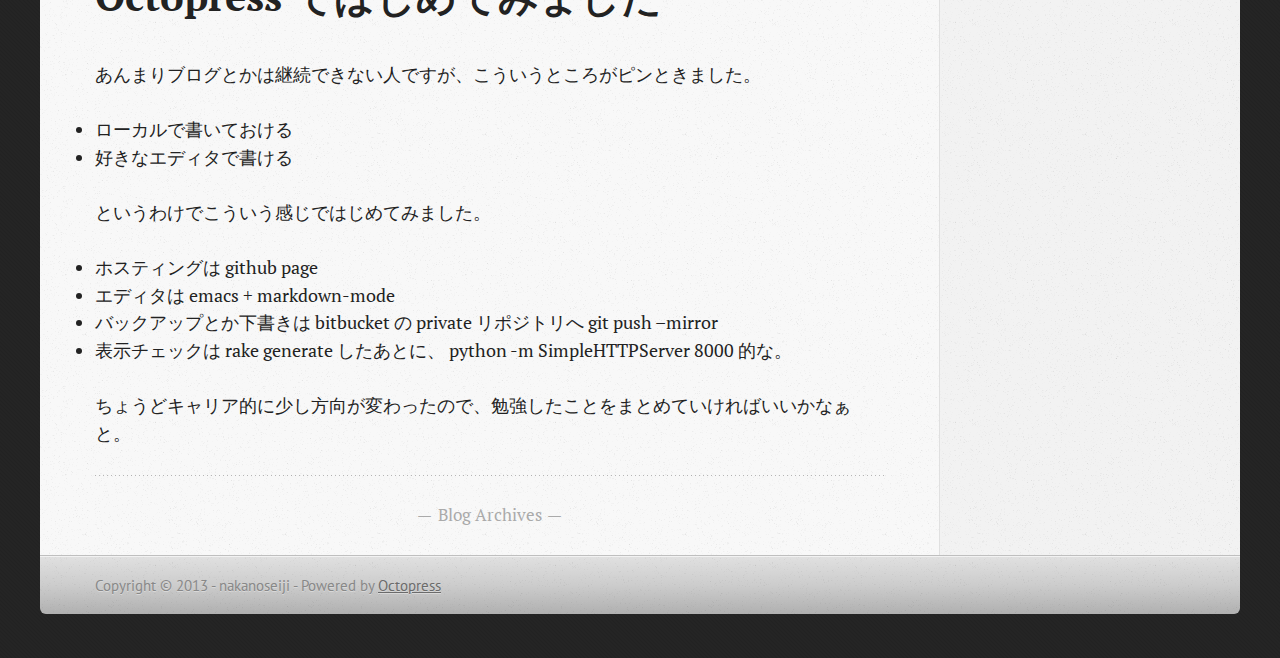
==== commit d3edbb76: "Site updated at 2013-05-26 16:15:35 UTC" ====
--- a/index.html
+++ b/index.html
@@ -169,7 +169,7 @@
 </pre></td><td class='code'><pre><code class=''><span class='line'>PSUBSCRIBE hoge*</span></code></pre></td></tr></table></div></figure>
 
 
-<p>としていれば</p>
+<p>としていれば、以下の配信内容のどちらも受信することができます。</p>
 
 <figure class='code'><div class="highlight"><table><tr><td class="gutter"><pre class="line-numbers"><span class='line-number'>1</span>
 <span class='line-number'>2</span>
@@ -178,8 +178,6 @@
 
 
 <p>`</p>
-
-<p>された配信内容のどちらも受信することができます。</p>
 
 <p>実際には公式のドキュメントにあるように、ドットで名前空間的に区切るような運用が好ましいと思います。</p>
 
@@ -272,6 +270,8 @@
 <p>当たり前ですが、受信ができたのは同じ slave1 に接続している端末でした。</p>
 
 <h2>というわけで</h2>
+
+<p>すでにストレージではない気もしますが、面白いと思います。</p>
 
 <p>どういう用途に使おうか悩ましいところ。</p>
 </div>
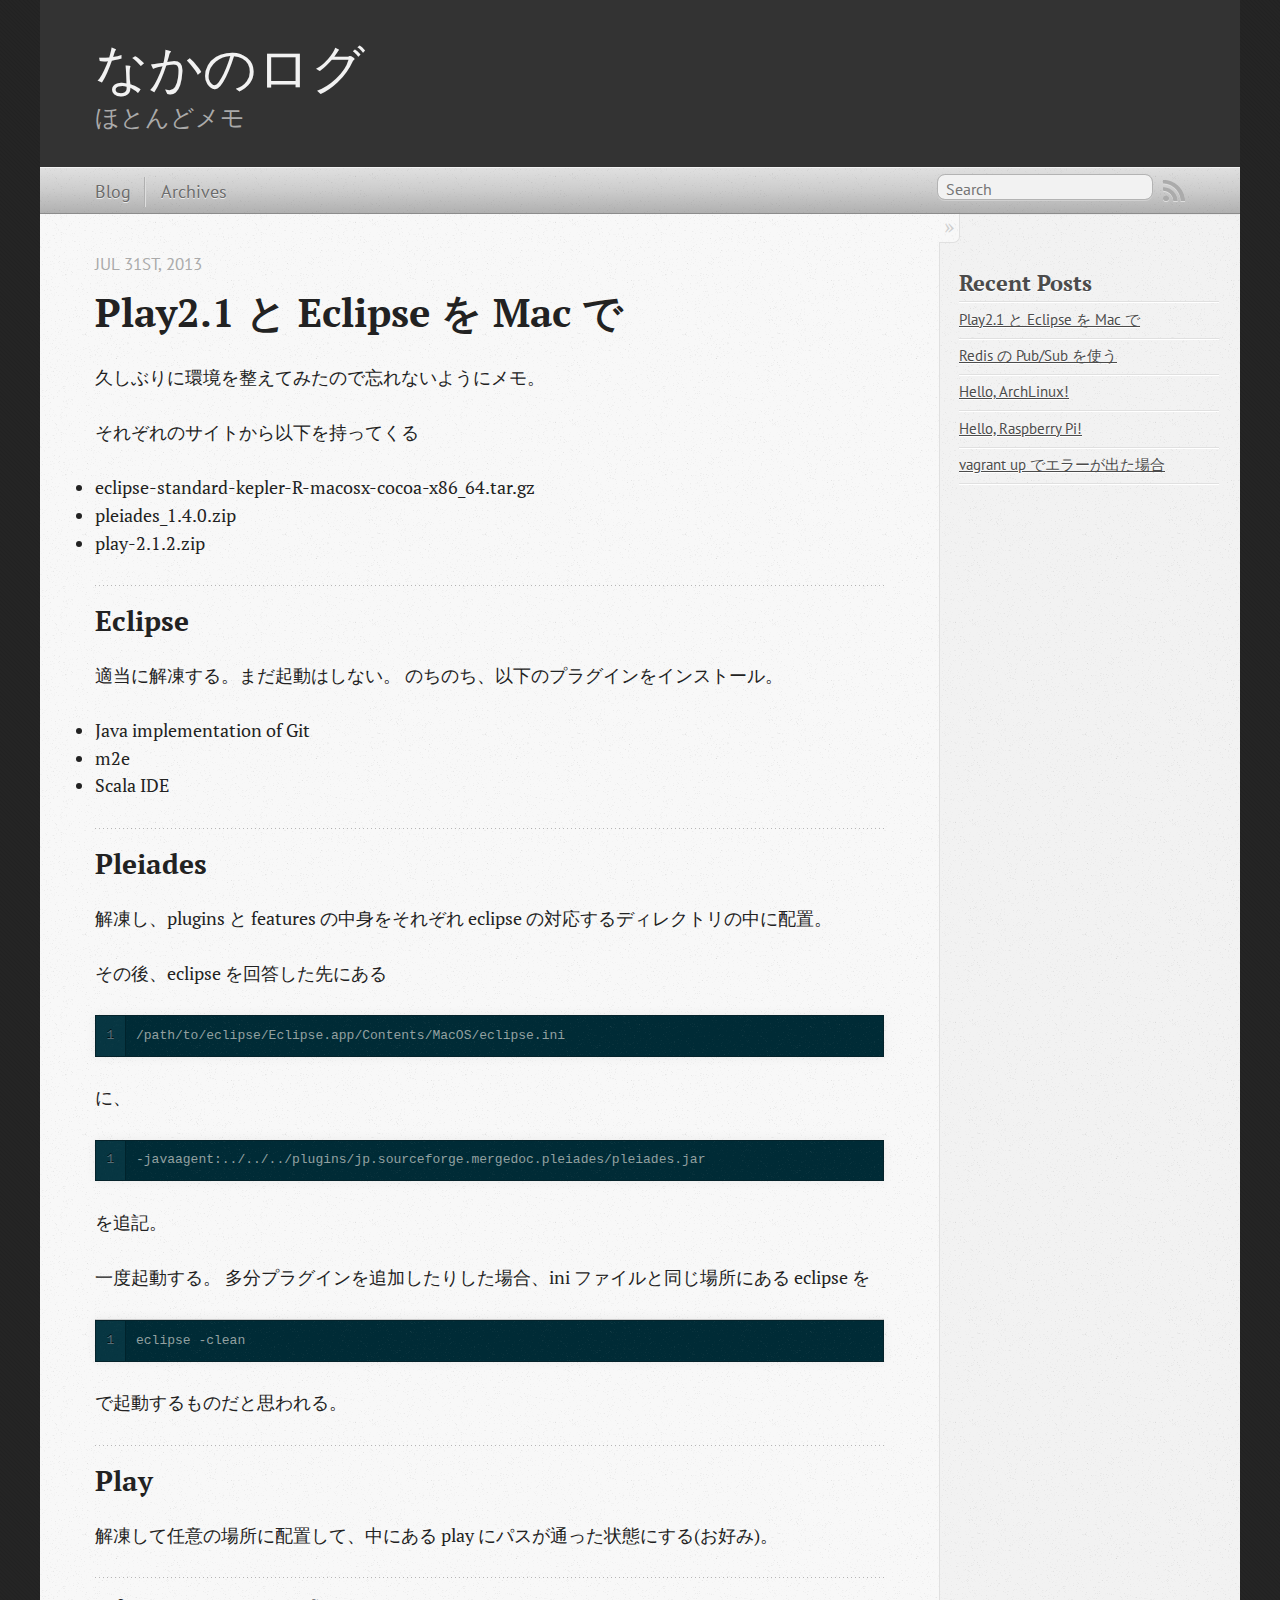
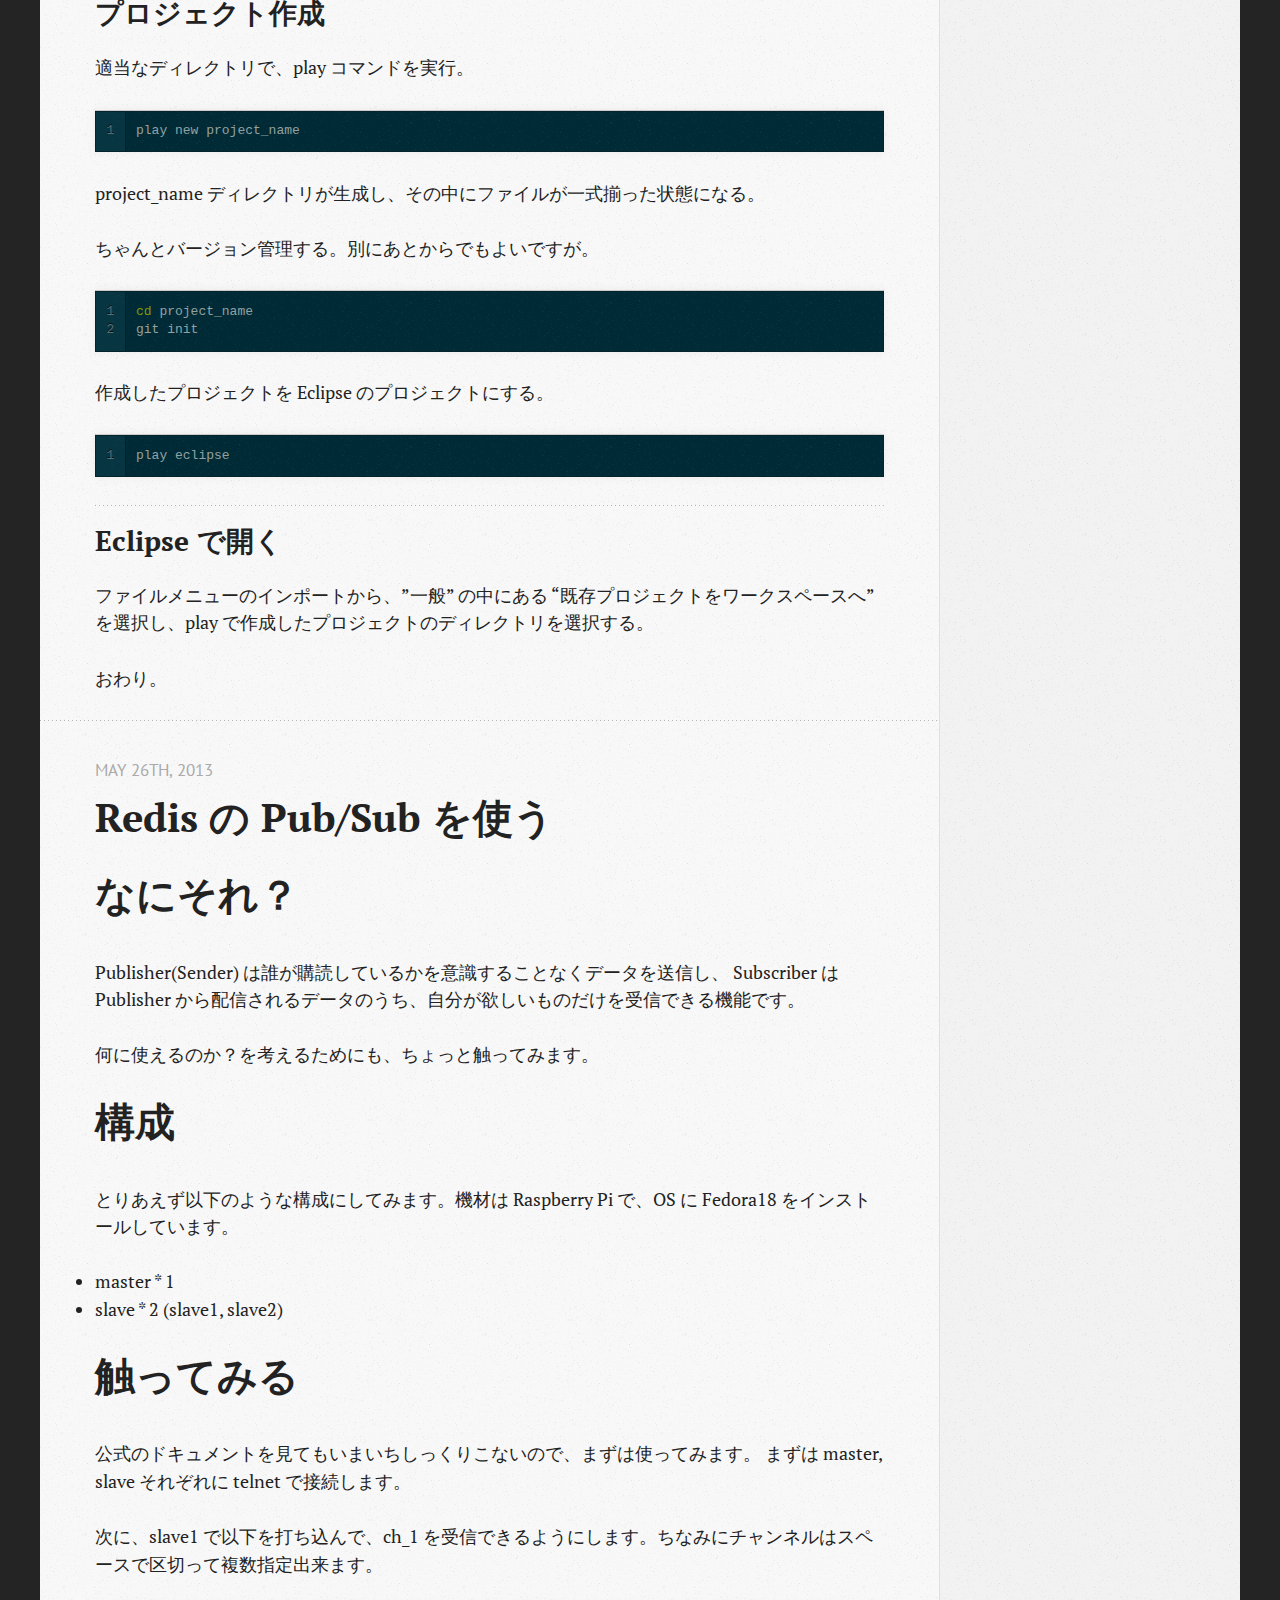
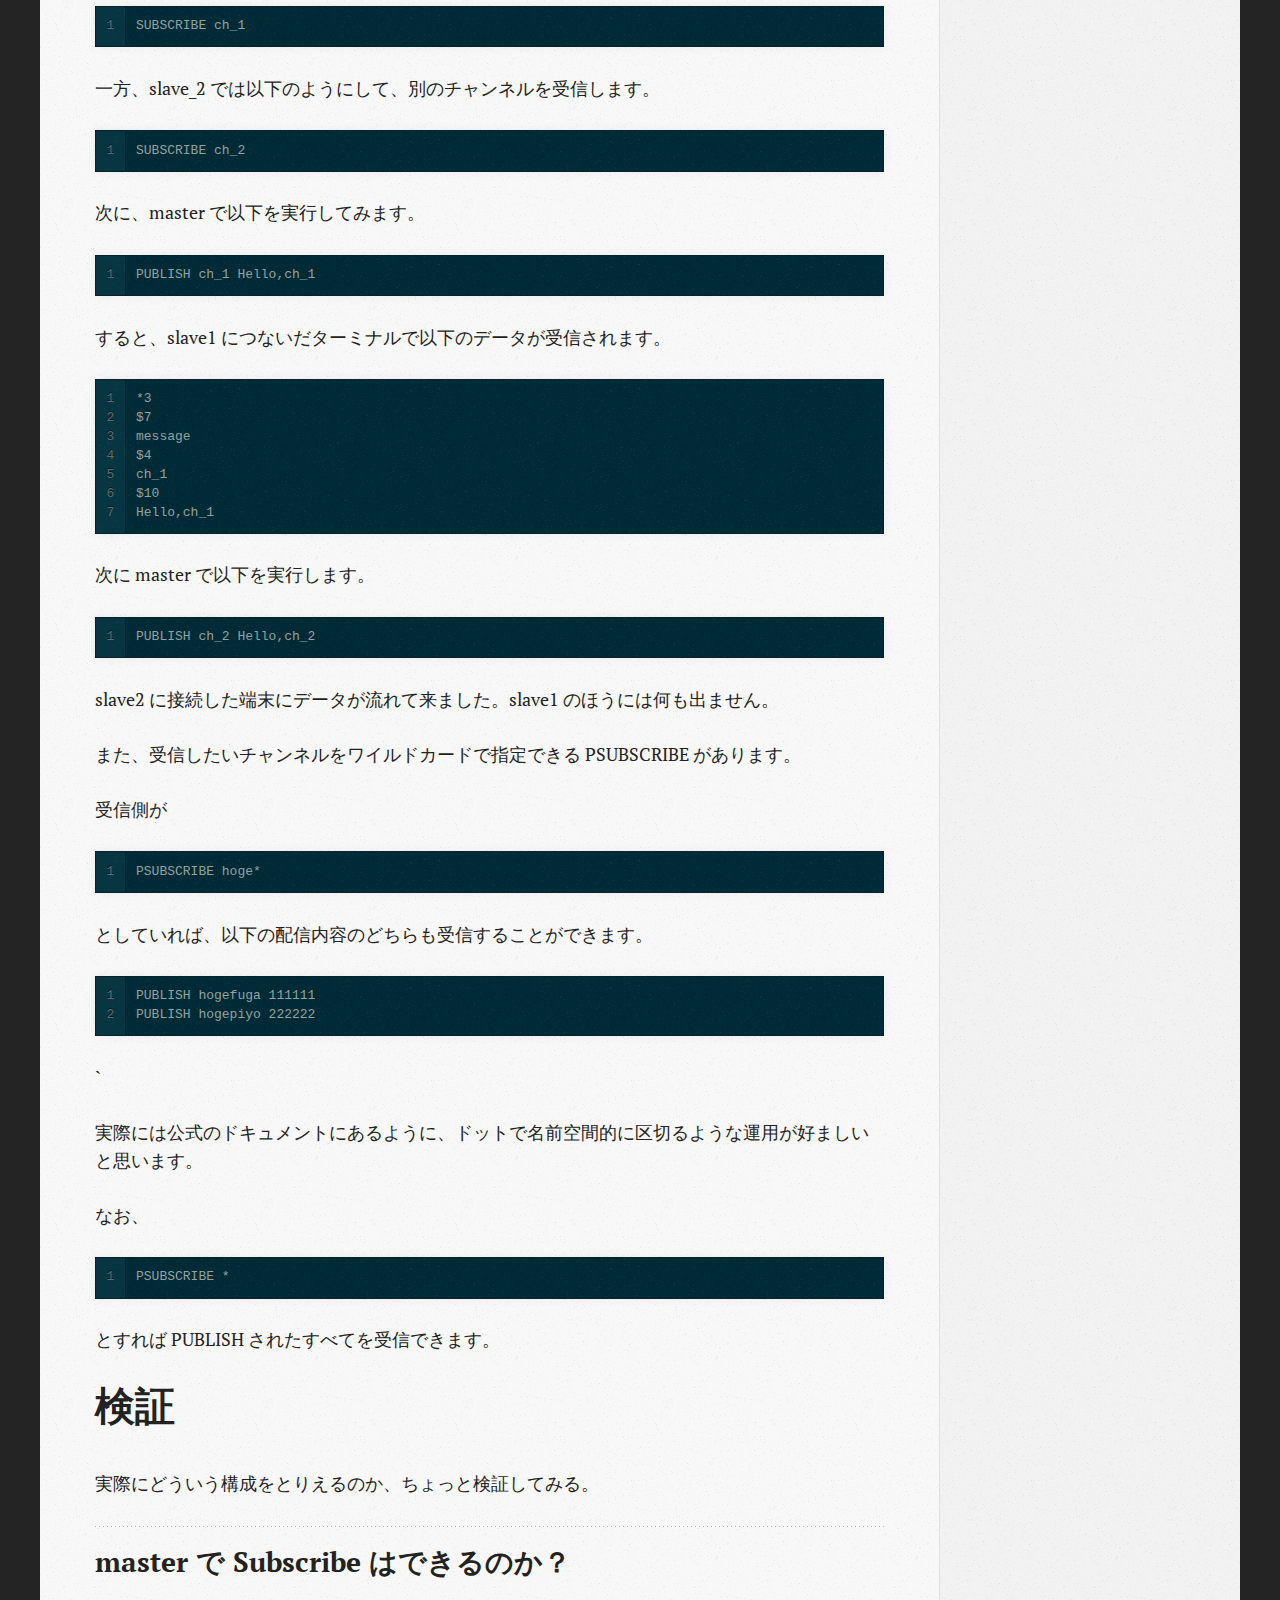
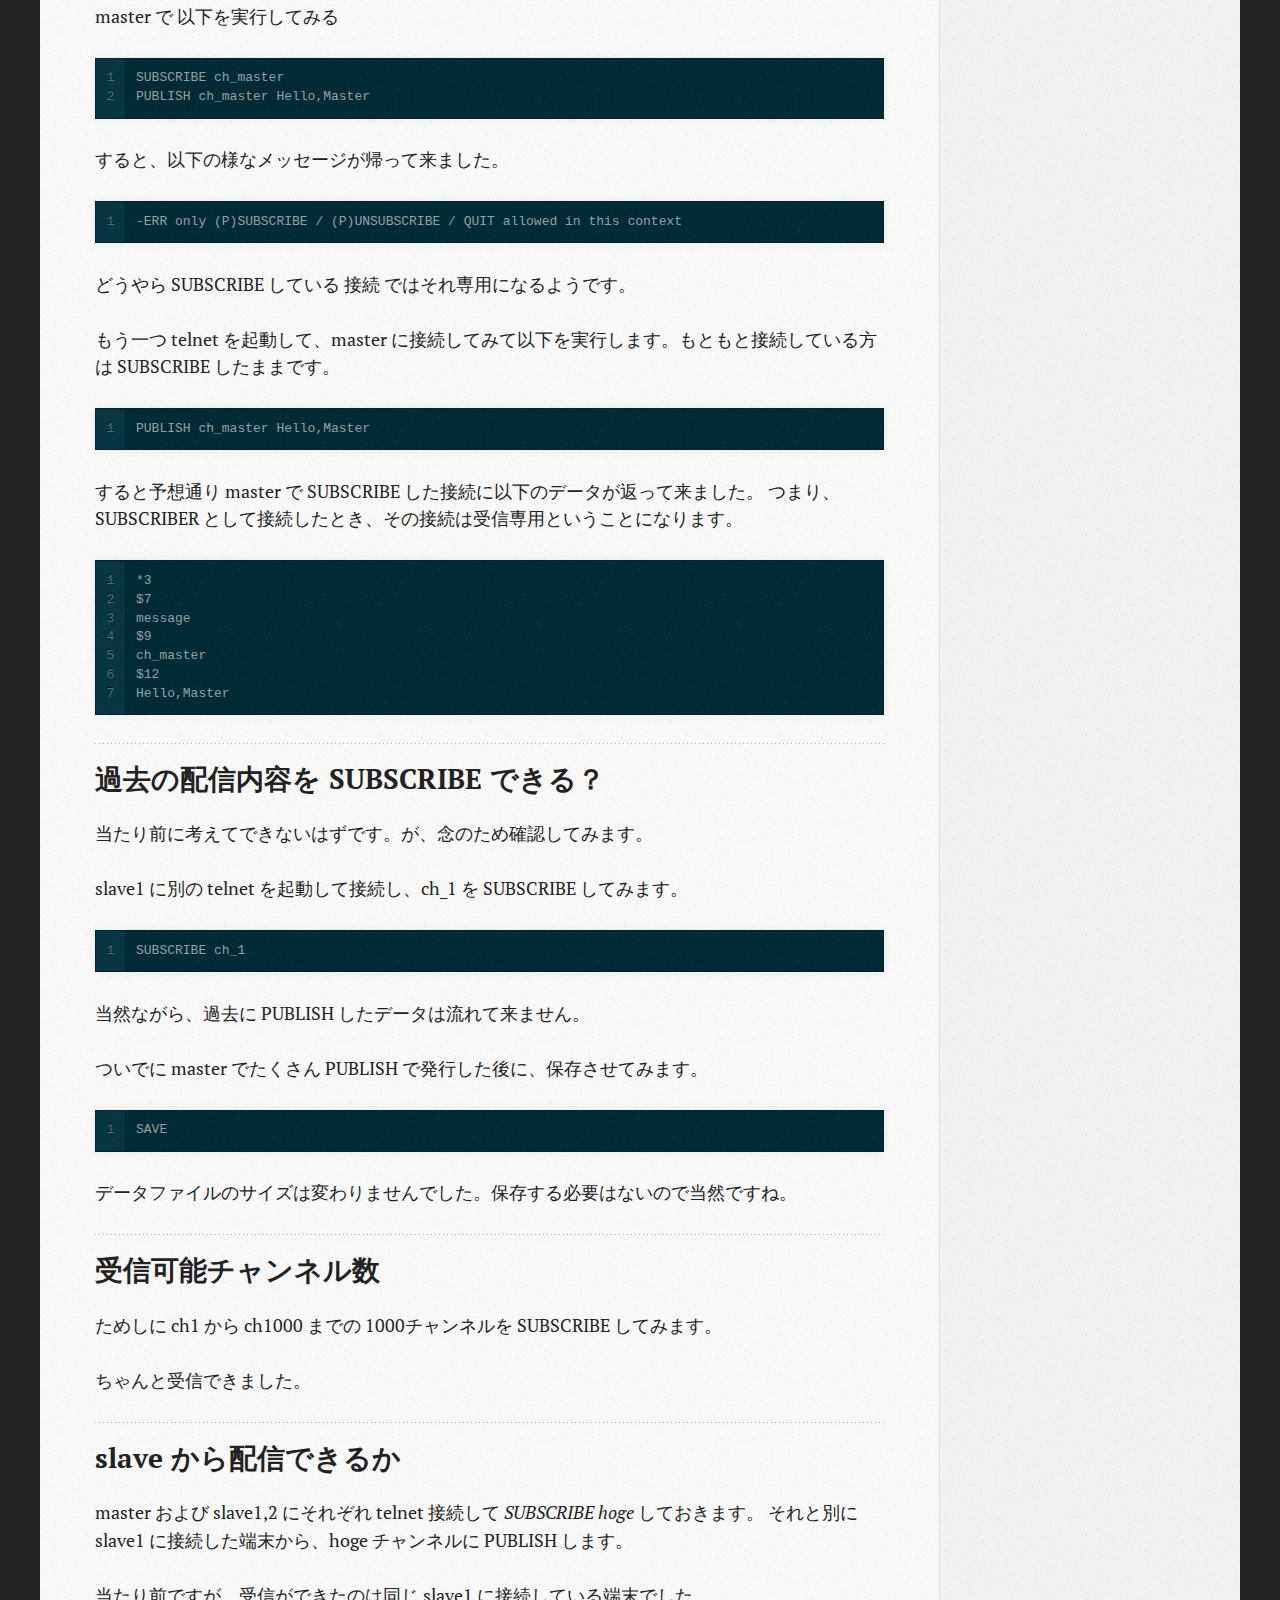
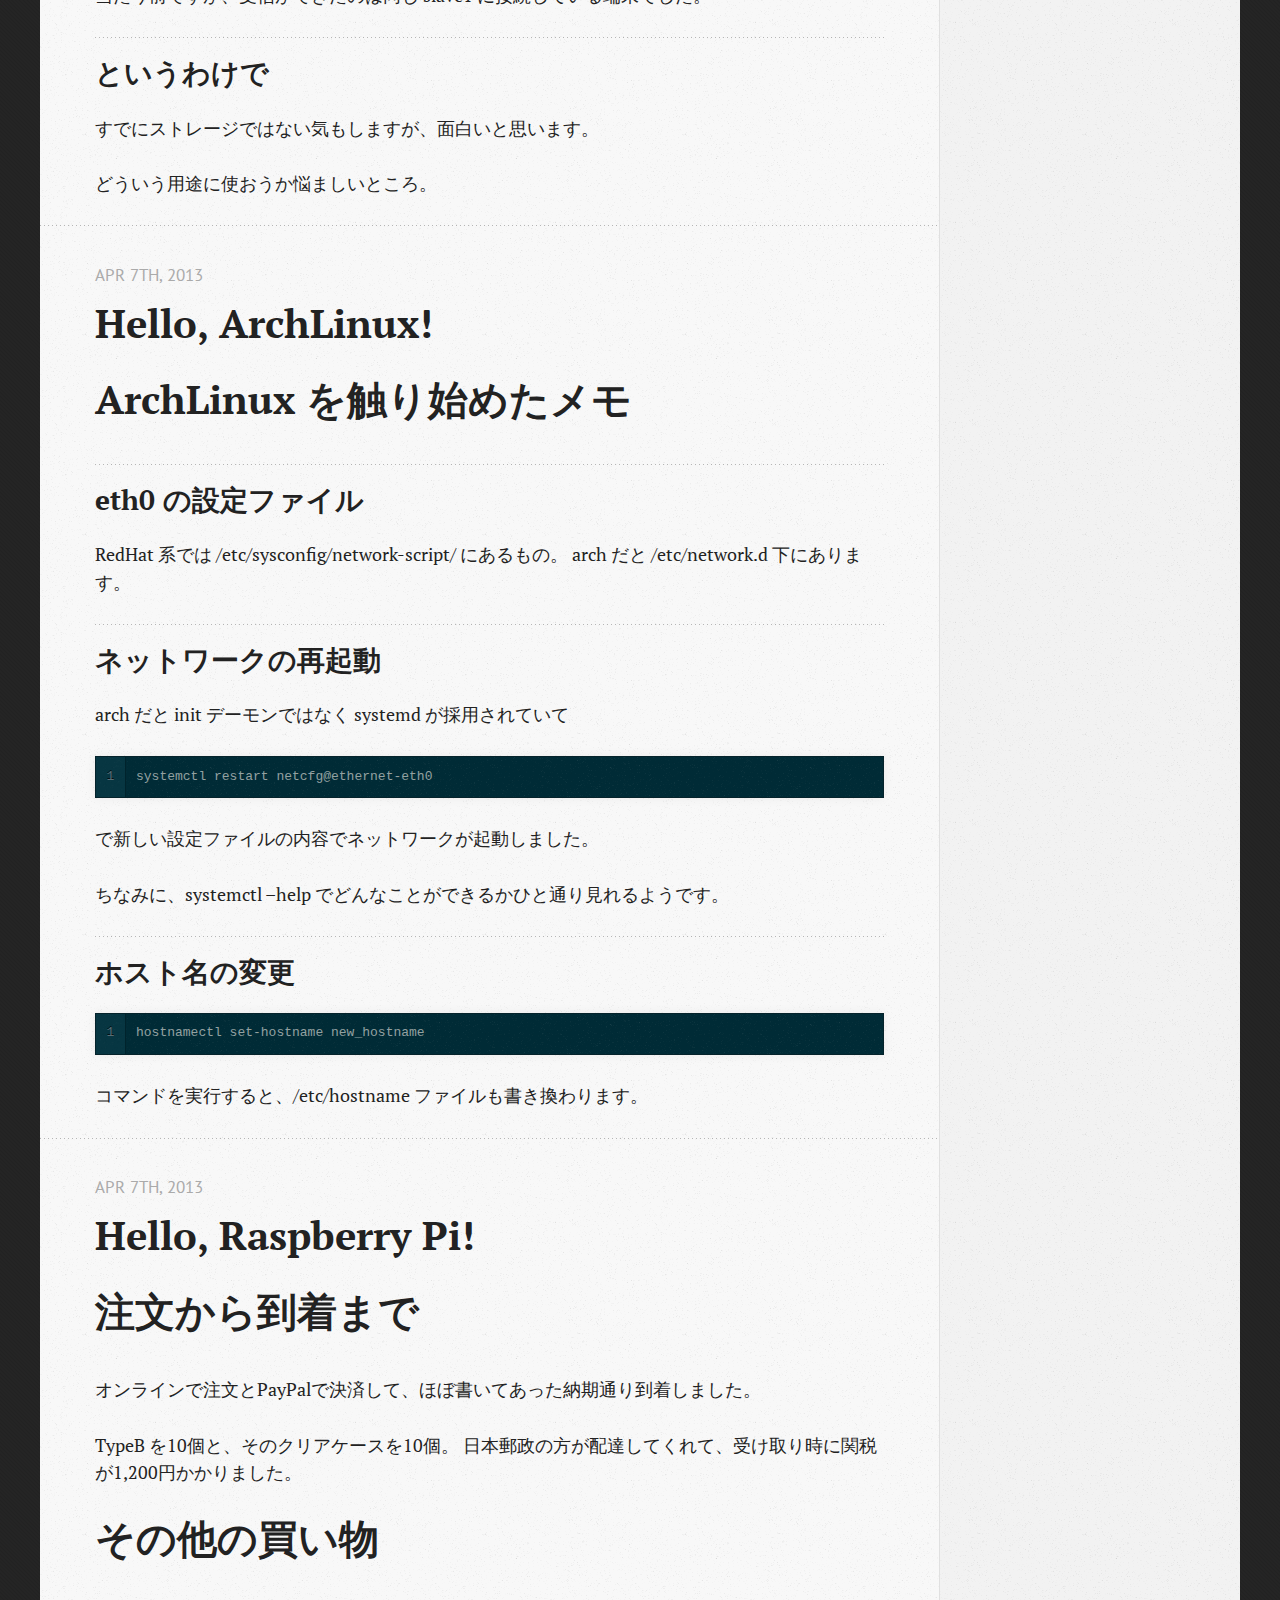
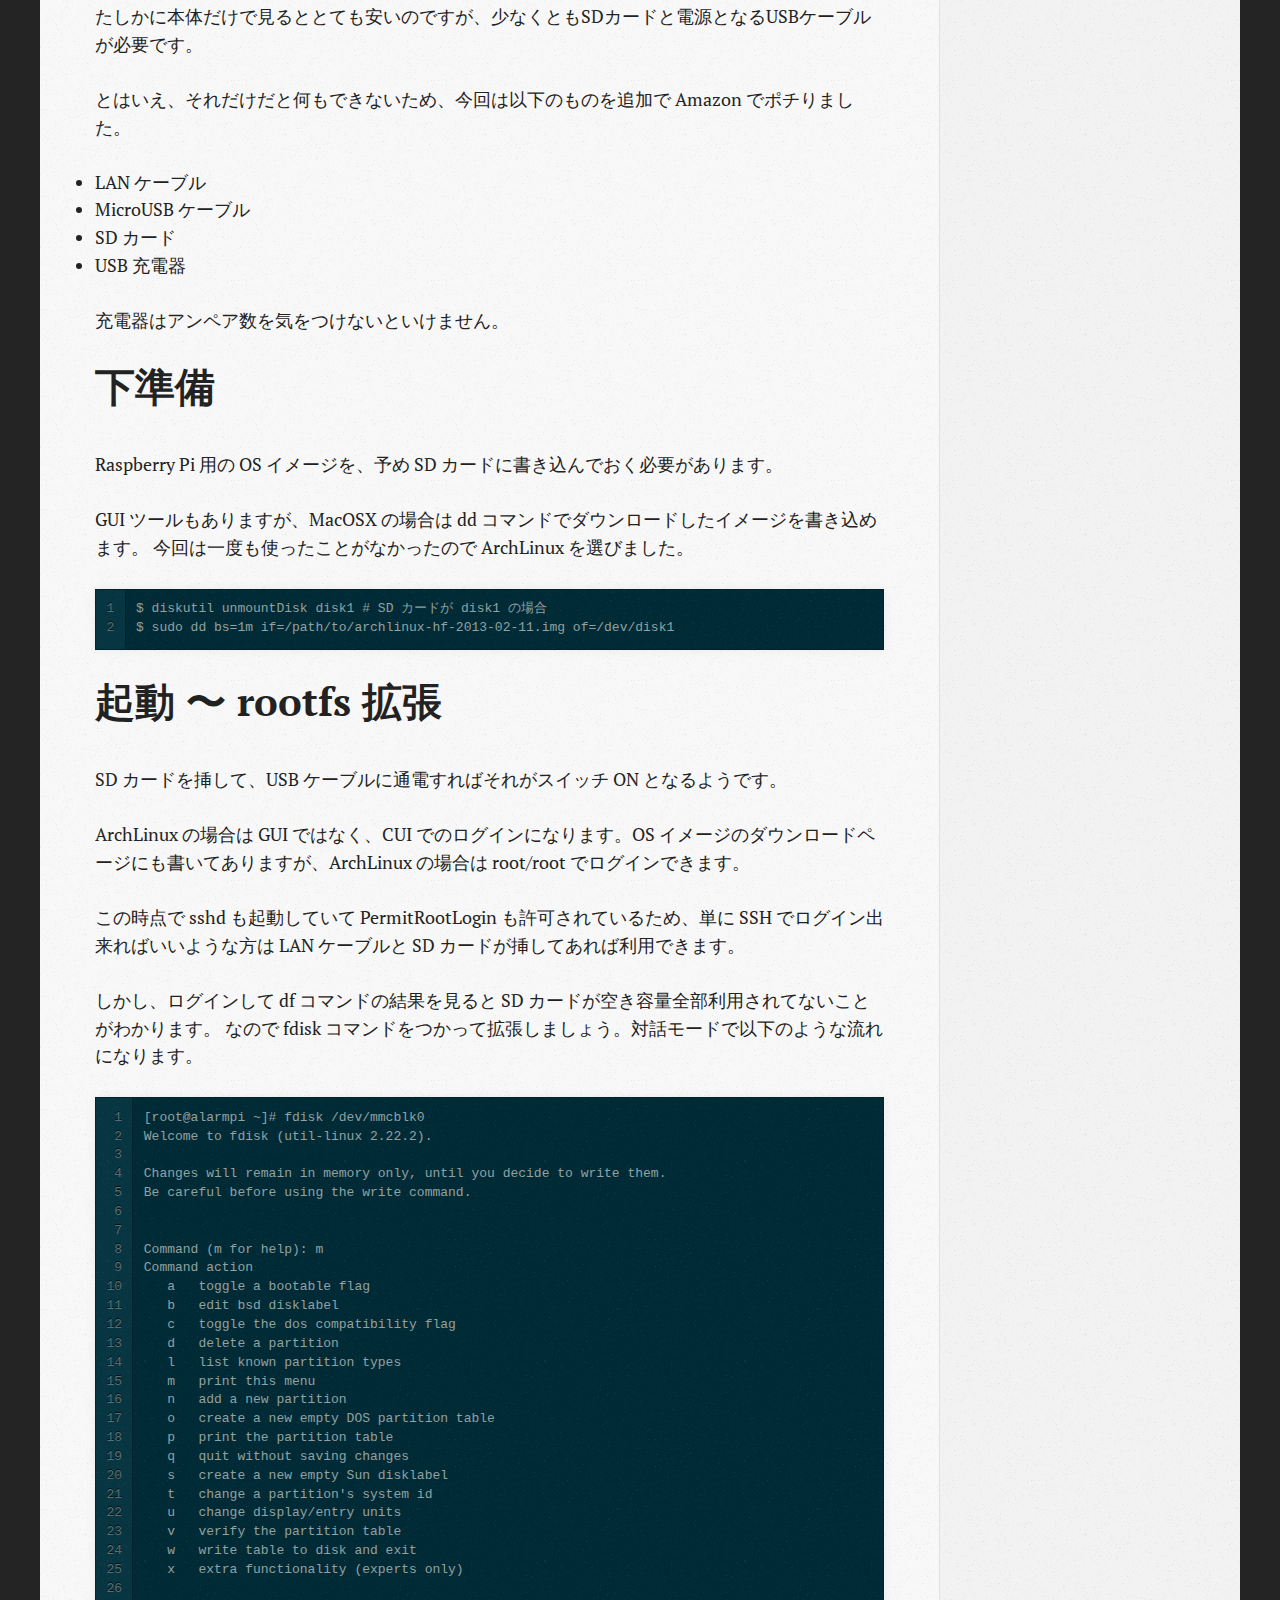
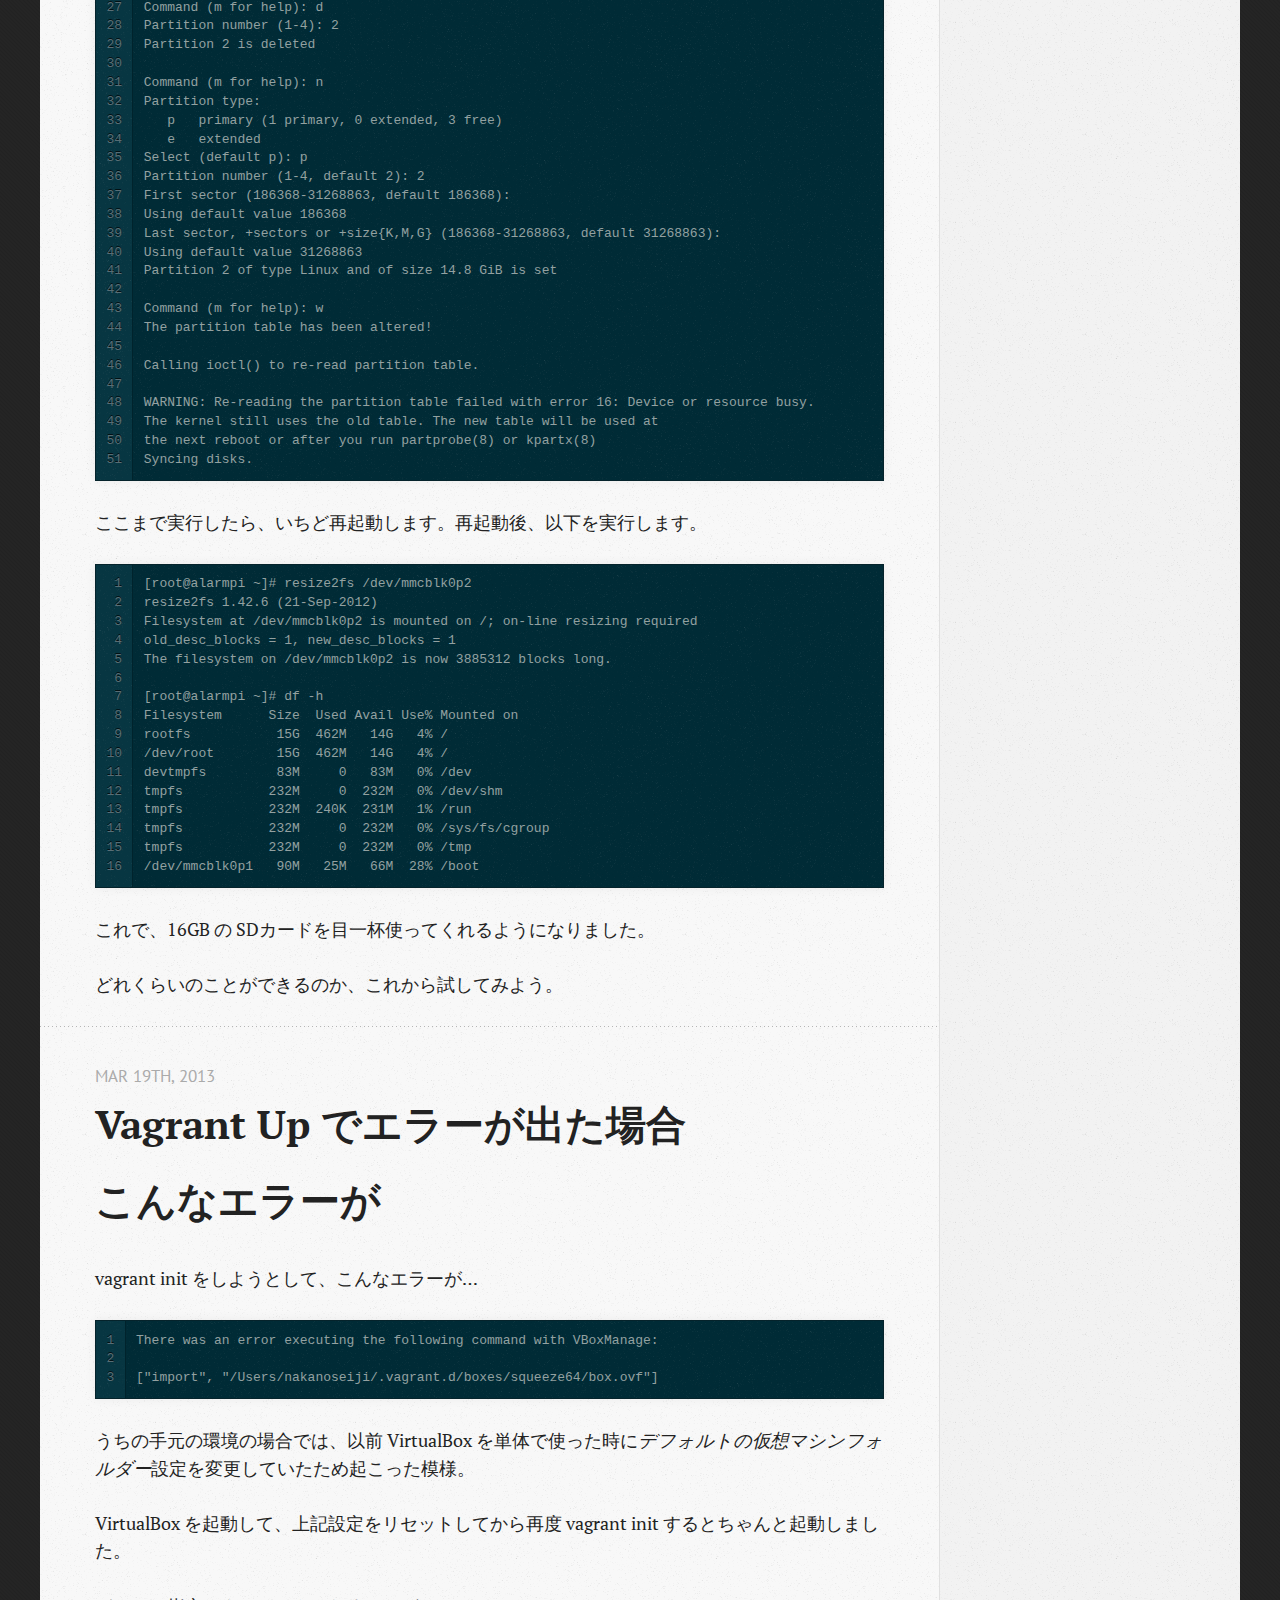
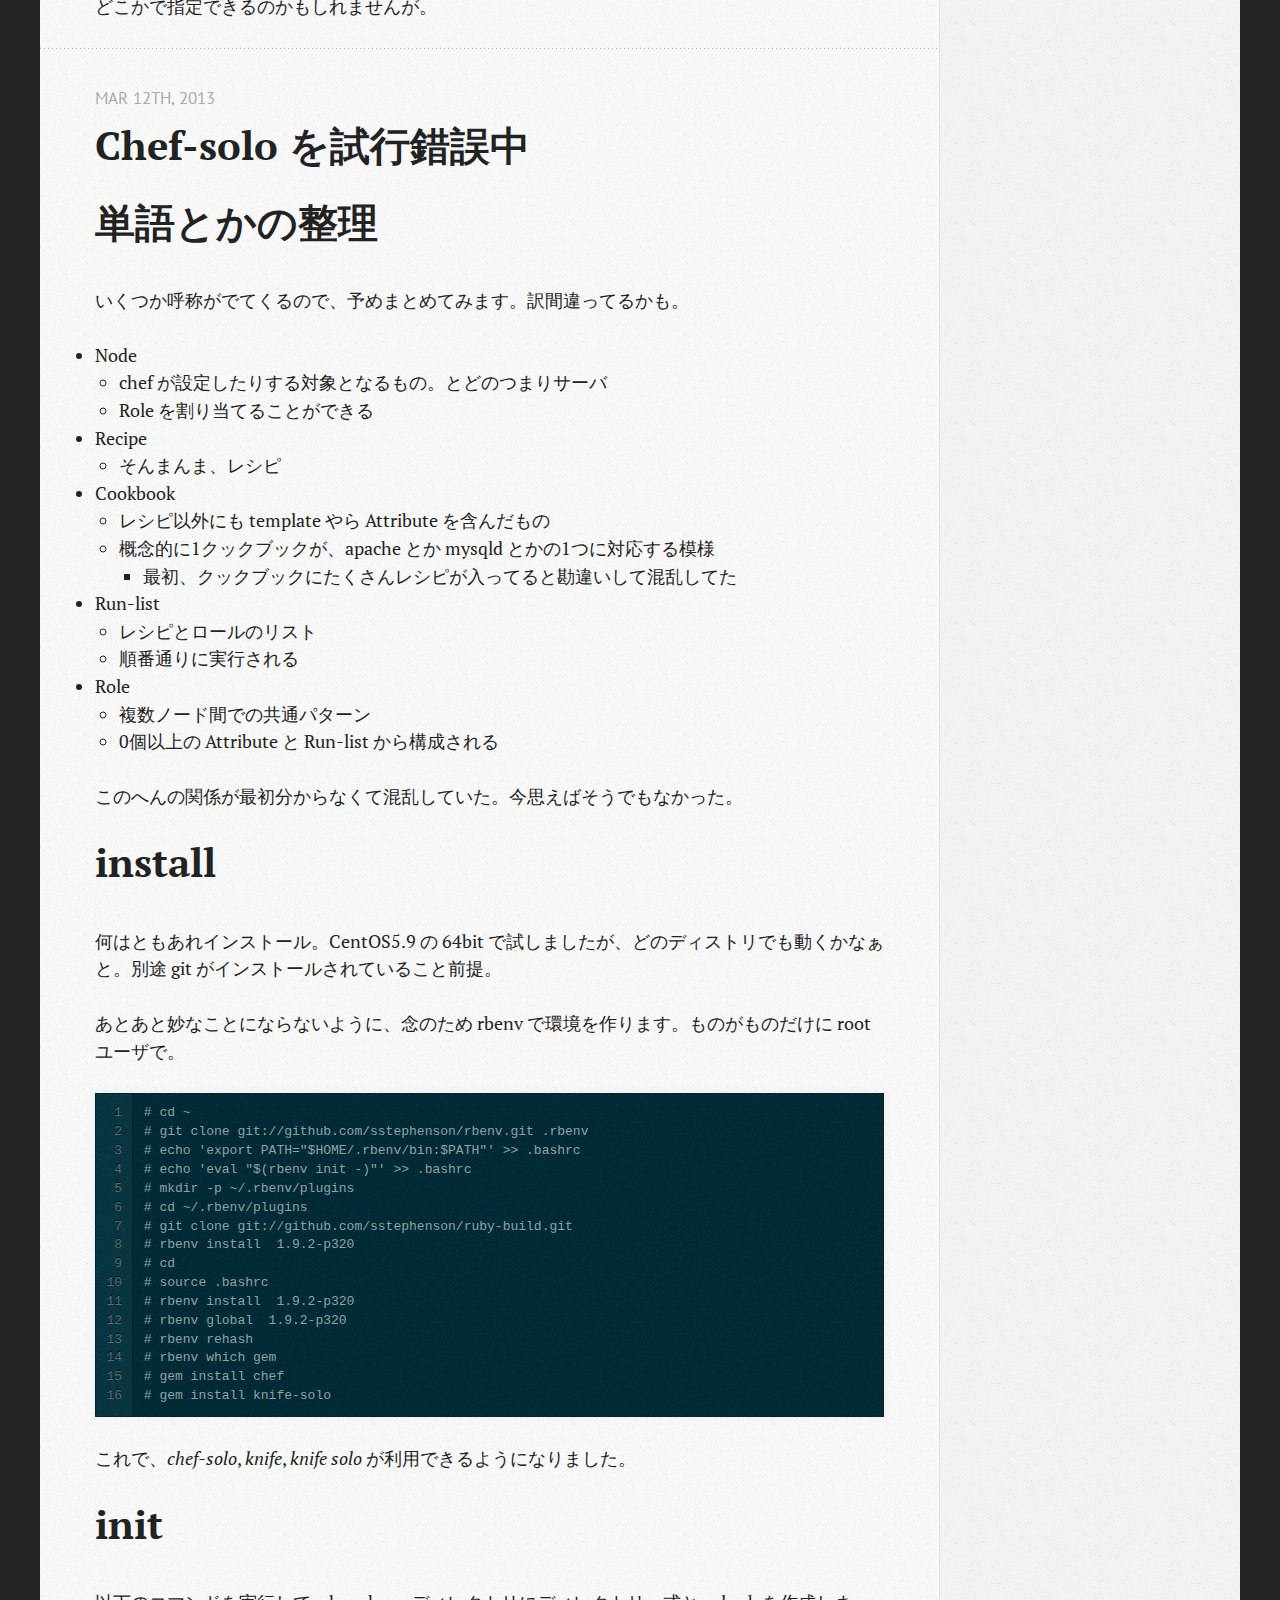
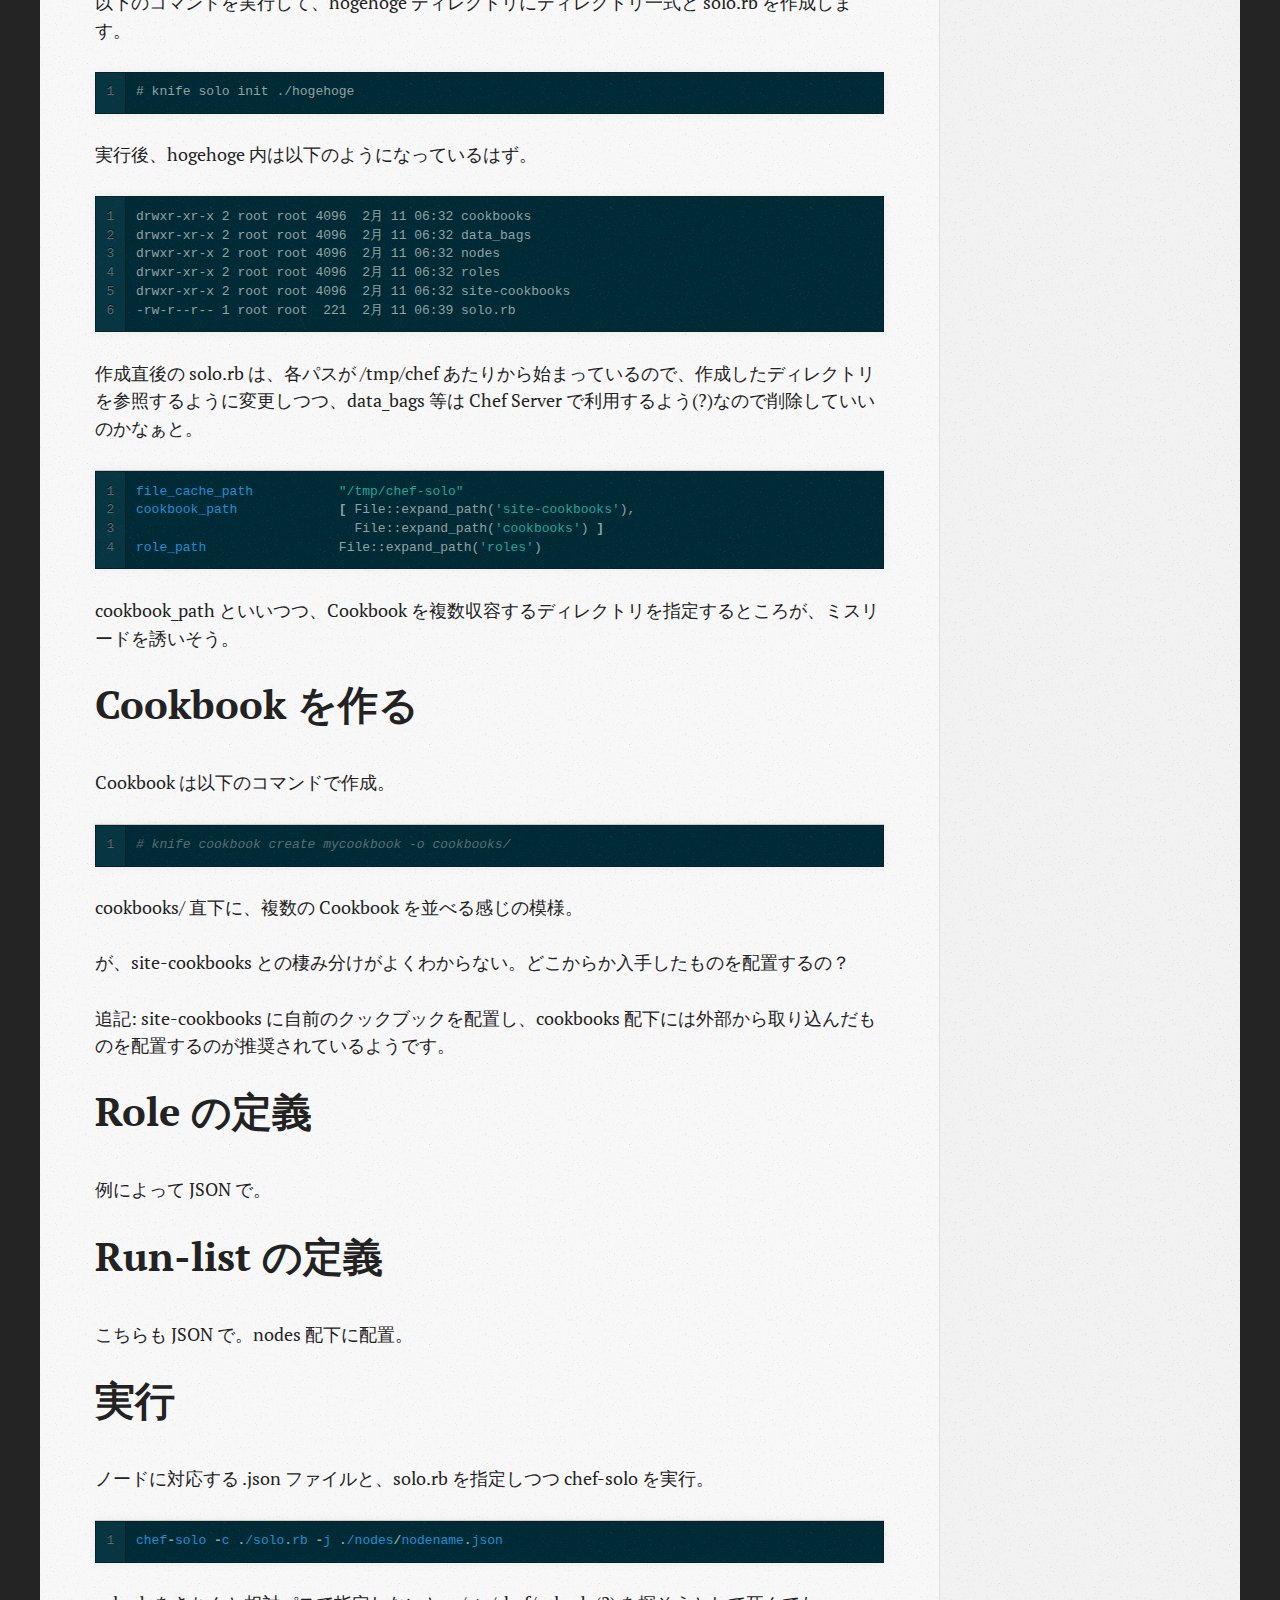
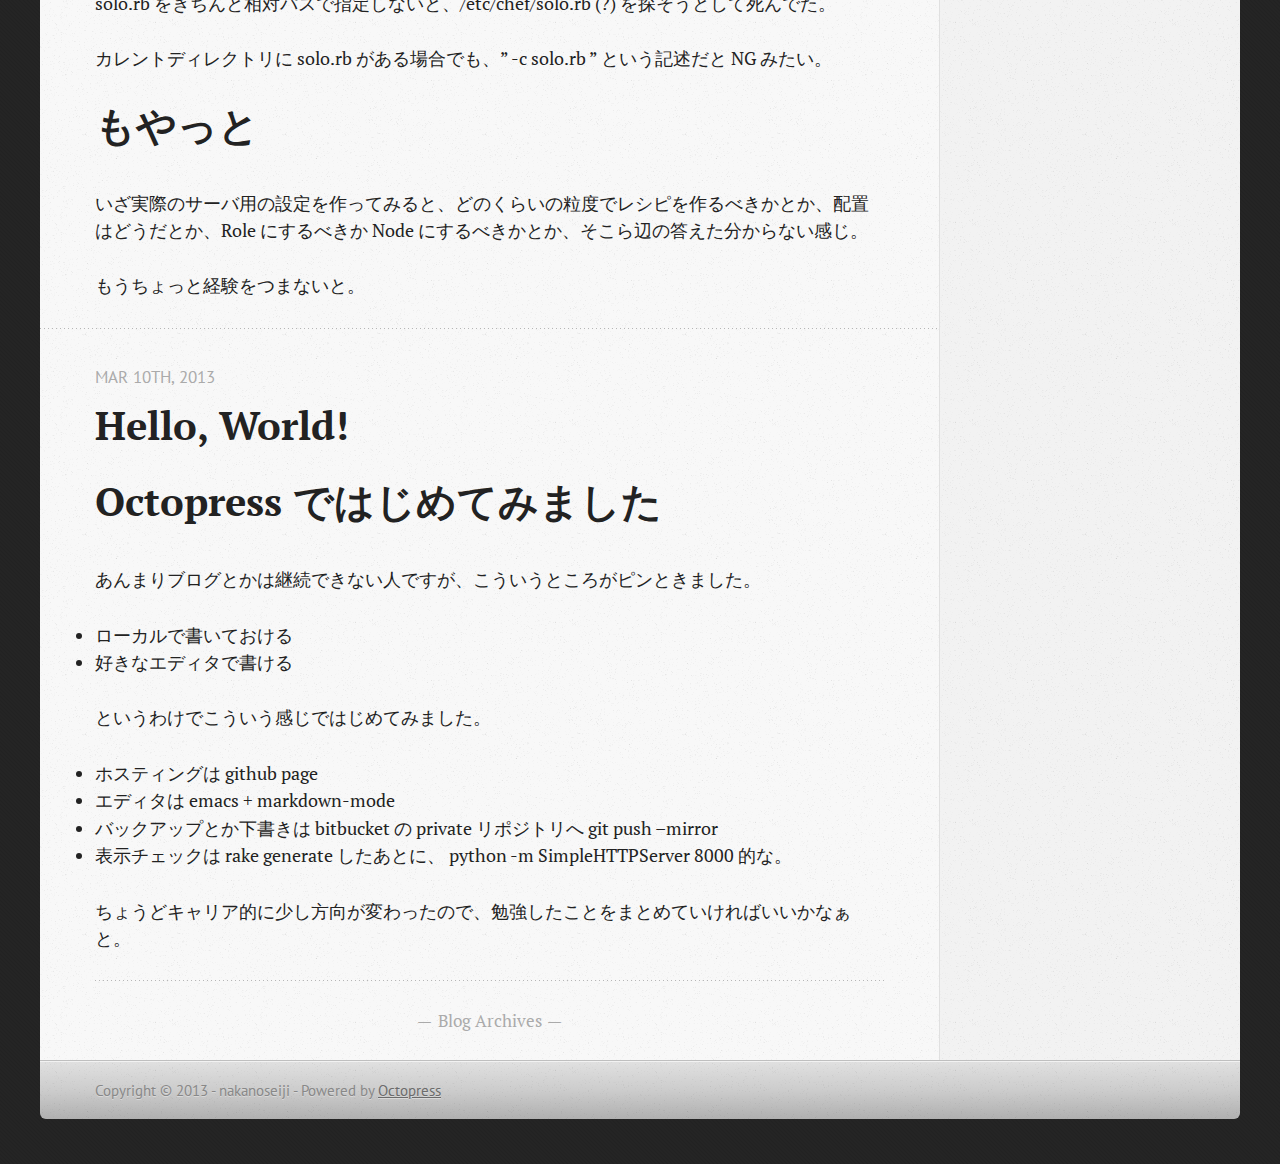
==== commit 09816fbd: "Site updated at 2013-07-30 18:58:05 UTC" ====
--- a/index.html
+++ b/index.html
@@ -9,8 +9,9 @@
   <meta name="author" content="nakanoseiji">
 
   
-  <meta name="description" content="なにそれ？ Publisher(Sender) は誰が購読しているかを意識することなくデータを送信し、
-Subscriber は Publisher から配信されるデータのうち、自分が欲しいものだけを受信できる機能です。 何に使えるのか？を考えるためにも、ちょっと触ってみます。 構成 &hellip;">
+  <meta name="description" content="久しぶりに環境を整えてみたので忘れないようにメモ。 それぞれのサイトから以下を持ってくる eclipse-standard-kepler-R-macosx-cocoa-x86_64.tar.gz
+pleiades_1.4.0.zip
+play-2.1.2.zip Eclipse 適当に解凍する。 &hellip;">
   
 
   <!-- http://t.co/dKP3o1e -->
@@ -66,6 +67,128 @@
     <div id="content">
       <div class="blog-index">
   
+  
+  
+    <article>
+      
+  <header>
+    
+      <h1 class="entry-title"><a href="/blog/2013/07/31/play-and-eclipse/">Play2.1 と Eclipse を Mac で</a></h1>
+    
+    
+      <p class="meta">
+        
+
+
+
+
+
+
+
+
+  
+
+
+<time datetime="2013-07-31T03:39:00+09:00" pubdate data-updated="true">Jul 31<span>st</span>, 2013</time>
+        
+      </p>
+    
+  </header>
+
+
+  <div class="entry-content"><p>久しぶりに環境を整えてみたので忘れないようにメモ。</p>
+
+<p>それぞれのサイトから以下を持ってくる</p>
+
+<ul>
+<li>eclipse-standard-kepler-R-macosx-cocoa-x86_64.tar.gz</li>
+<li>pleiades_1.4.0.zip</li>
+<li>play-2.1.2.zip</li>
+</ul>
+
+
+<h2>Eclipse</h2>
+
+<p>適当に解凍する。まだ起動はしない。
+のちのち、以下のプラグインをインストール。</p>
+
+<ul>
+<li>Java implementation of Git</li>
+<li>m2e</li>
+<li>Scala IDE</li>
+</ul>
+
+
+<h2>Pleiades</h2>
+
+<p>解凍し、plugins と features の中身をそれぞれ eclipse の対応するディレクトリの中に配置。</p>
+
+<p>その後、eclipse を回答した先にある</p>
+
+<figure class='code'><div class="highlight"><table><tr><td class="gutter"><pre class="line-numbers"><span class='line-number'>1</span>
+</pre></td><td class='code'><pre><code class=''><span class='line'>/path/to/eclipse/Eclipse.app/Contents/MacOS/eclipse.ini </span></code></pre></td></tr></table></div></figure>
+
+
+<p>に、</p>
+
+<figure class='code'><div class="highlight"><table><tr><td class="gutter"><pre class="line-numbers"><span class='line-number'>1</span>
+</pre></td><td class='code'><pre><code class=''><span class='line'>-javaagent:../../../plugins/jp.sourceforge.mergedoc.pleiades/pleiades.jar</span></code></pre></td></tr></table></div></figure>
+
+
+<p>を追記。</p>
+
+<p>一度起動する。
+多分プラグインを追加したりした場合、ini ファイルと同じ場所にある eclipse を</p>
+
+<figure class='code'><figcaption><span></span></figcaption><div class="highlight"><table><tr><td class="gutter"><pre class="line-numbers"><span class='line-number'>1</span>
+</pre></td><td class='code'><pre><code class='bash'><span class='line'>eclipse -clean
+</span></code></pre></td></tr></table></div></figure>
+
+
+<p>で起動するものだと思われる。</p>
+
+<h2>Play</h2>
+
+<p>解凍して任意の場所に配置して、中にある play にパスが通った状態にする(お好み)。</p>
+
+<h2>プロジェクト作成</h2>
+
+<p>適当なディレクトリで、play コマンドを実行。</p>
+
+<figure class='code'><figcaption><span></span></figcaption><div class="highlight"><table><tr><td class="gutter"><pre class="line-numbers"><span class='line-number'>1</span>
+</pre></td><td class='code'><pre><code class='bash'><span class='line'>play new project_name
+</span></code></pre></td></tr></table></div></figure>
+
+
+<p>project_name ディレクトリが生成し、その中にファイルが一式揃った状態になる。</p>
+
+<p>ちゃんとバージョン管理する。別にあとからでもよいですが。</p>
+
+<figure class='code'><figcaption><span></span></figcaption><div class="highlight"><table><tr><td class="gutter"><pre class="line-numbers"><span class='line-number'>1</span>
+<span class='line-number'>2</span>
+</pre></td><td class='code'><pre><code class='bash'><span class='line'><span class="nb">cd </span>project_name
+</span><span class='line'>git init
+</span></code></pre></td></tr></table></div></figure>
+
+
+<p>作成したプロジェクトを Eclipse のプロジェクトにする。</p>
+
+<figure class='code'><figcaption><span></span></figcaption><div class="highlight"><table><tr><td class="gutter"><pre class="line-numbers"><span class='line-number'>1</span>
+</pre></td><td class='code'><pre><code class='bash'><span class='line'>play eclipse
+</span></code></pre></td></tr></table></div></figure>
+
+
+<h2>Eclipse で開く</h2>
+
+<p>ファイルメニューのインポートから、&#8221;一般&#8221; の中にある &#8220;既存プロジェクトをワークスペースへ&#8221; を選択し、play で作成したプロジェクトのディレクトリを選択する。</p>
+
+<p>おわり。</p>
+</div>
+  
+  
+
+
+    </article>
   
   
     <article>
@@ -894,6 +1017,10 @@
   <ul id="recent_posts">
     
       <li class="post">
+        <a href="/blog/2013/07/31/play-and-eclipse/">Play2.1 と Eclipse を Mac で</a>
+      </li>
+    
+      <li class="post">
         <a href="/blog/2013/05/26/redis-pubsub/">Redis の Pub/Sub を使う</a>
       </li>
     
@@ -907,10 +1034,6 @@
     
       <li class="post">
         <a href="/blog/2013/03/19/hello-vagrant/">vagrant up でエラーが出た場合</a>
-      </li>
-    
-      <li class="post">
-        <a href="/blog/2013/03/12/hello-chef-solo/">chef-solo を試行錯誤中</a>
       </li>
     
   </ul>
